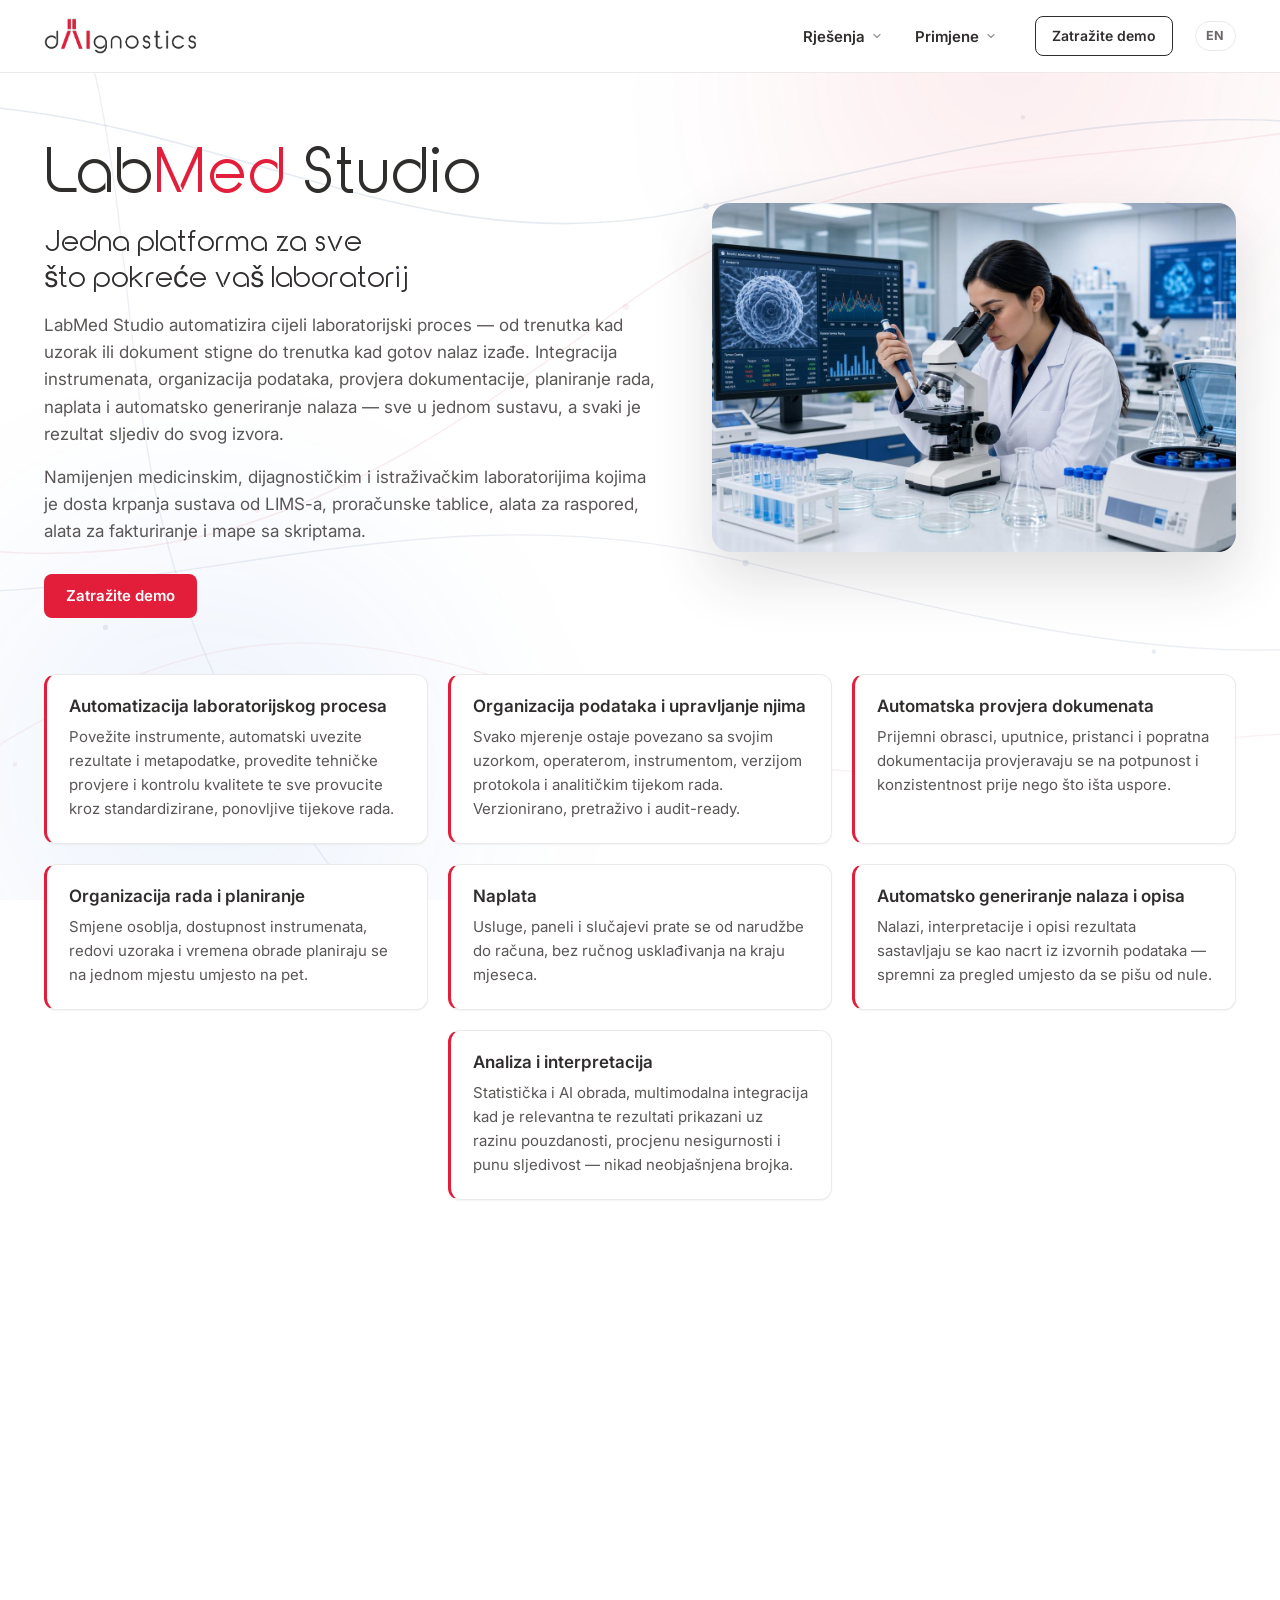
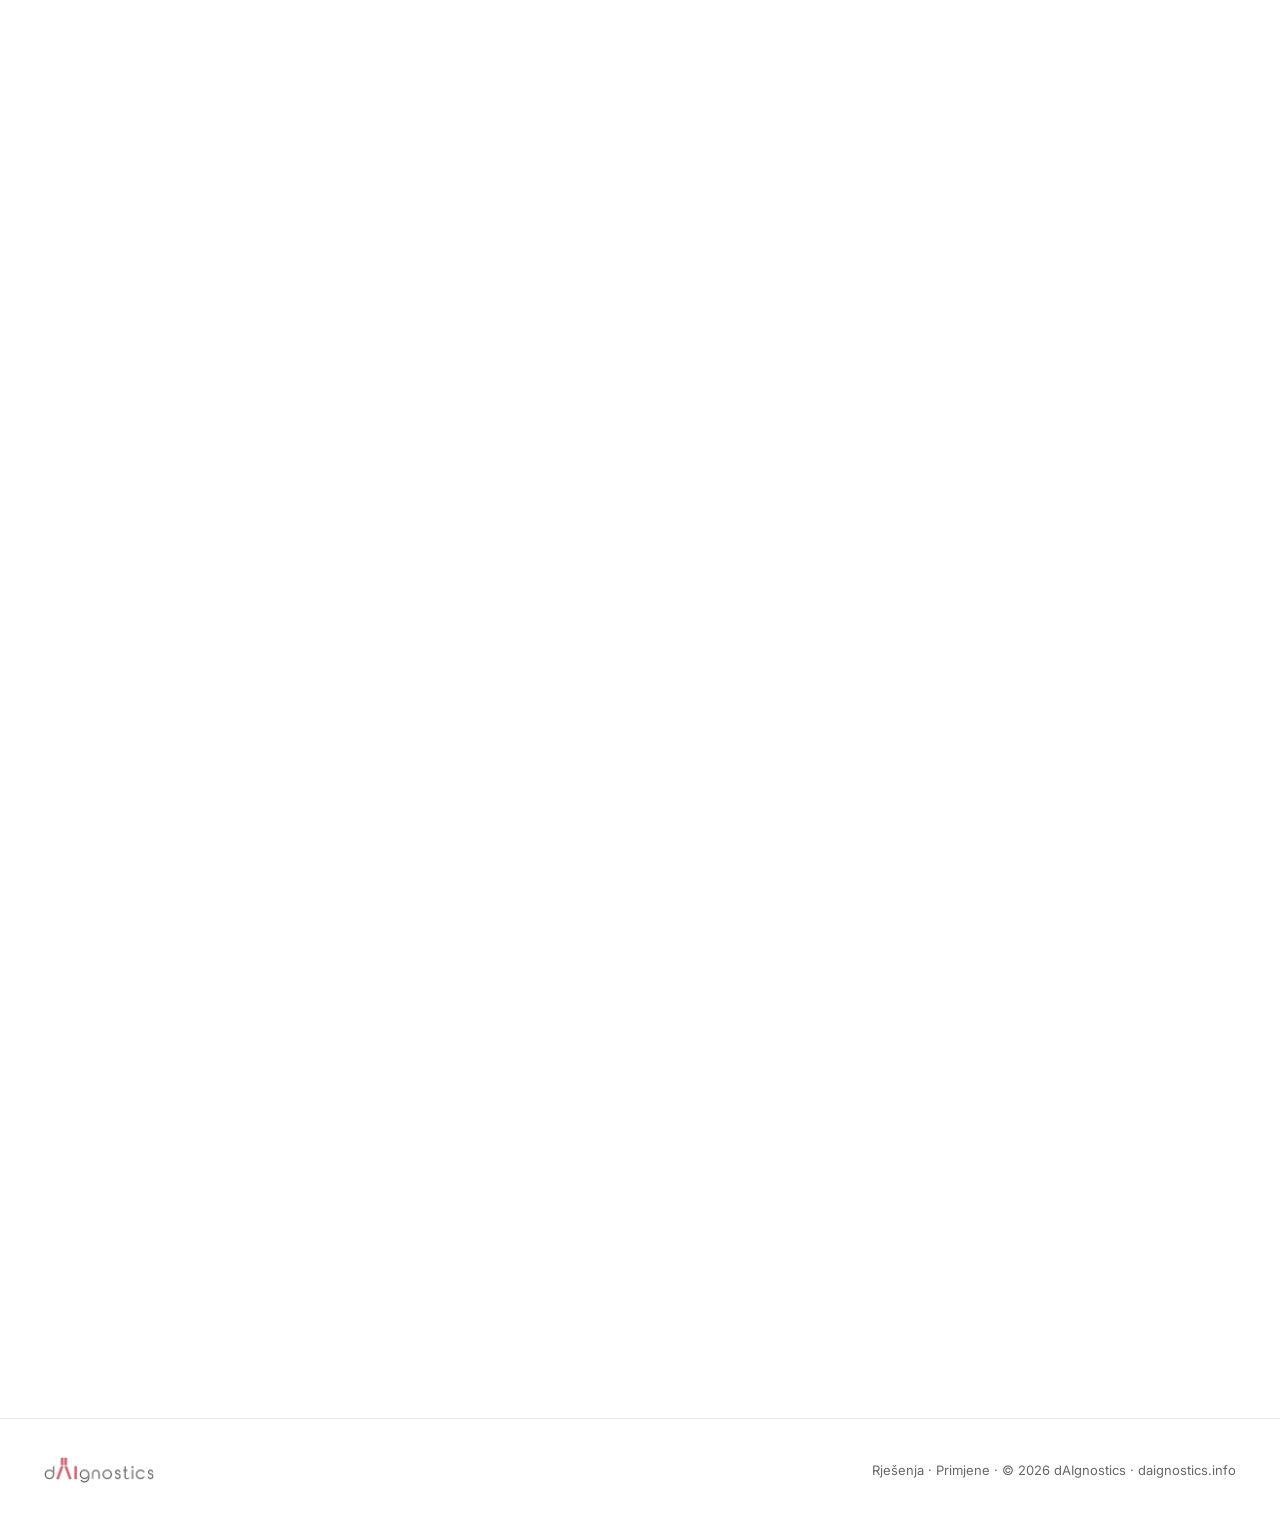
==== hr/index.html @ 6ccde83b "LabMed Studio landing: intro copy + hero photo above the Core Stack - index opens on the product int" ====
<!DOCTYPE html>
<html lang="hr">
<head>
  <meta charset="UTF-8">
  <meta name="viewport" content="width=device-width, initial-scale=1.0">
  <title>dAIgnostics — LabMed Studio</title>
  <meta name="description" content="LabMed Studio: jedna platforma za sve što pokreće vaš laboratorij — integracija instrumenata, organizacija podataka, provjera dokumentacije, planiranje rada, naplata i automatsko generiranje nalaza — a svaki je rezultat sljediv do svog izvora.">
  <link rel="icon" type="image/svg+xml" href="../assets/favicon.svg">
  <link rel="alternate" hreflang="en" href="../index.html">
  <link rel="alternate" hreflang="hr" href="index.html">
  <link rel="preconnect" href="https://fonts.googleapis.com">
  <link rel="preconnect" href="https://fonts.gstatic.com" crossorigin>
  <link href="https://fonts.googleapis.com/css2?family=Inter:wght@400;500;600;700&display=swap" rel="stylesheet">
  <link rel="stylesheet" href="../css/style.css">
</head>
<body>

<div class="bg" aria-hidden="true">
  <span class="bg-blob bg-blob--red"></span>
  <span class="bg-blob bg-blob--blue"></span>
  <svg class="bg-net bg-net--a" viewBox="0 0 1600 1000" preserveAspectRatio="xMidYMid slice" focusable="false" aria-hidden="true">
    <g stroke="#8FA3C4" fill="#8FA3C4">
      <path d="M -100 180 C 300 80, 520 340, 860 260 S 1420 120, 1750 240" fill="none" stroke-width="1.6" opacity=".22"/>
      <path d="M -80 620 C 260 700, 540 520, 900 610 S 1460 740, 1720 640" fill="none" stroke-width="1.4" opacity=".18"/>
      <path d="M 200 -60 C 340 260, 240 520, 430 820 S 620 980, 700 1100" fill="none" stroke-width="1.4" opacity=".17"/>
      <g opacity=".2">
        <circle cx="298" cy="105" r="2.4"/><circle cx="560" cy="322" r="1.8"/><circle cx="866" cy="258" r="2.6"/>
        <circle cx="1180" cy="170" r="1.7"/><circle cx="1452" cy="152" r="2.2"/><circle cx="270" cy="676" r="2.1"/>
        <circle cx="905" cy="612" r="2.5"/><circle cx="1310" cy="700" r="1.8"/><circle cx="330" cy="330" r="1.6"/>
        <circle cx="428" cy="818" r="2.3"/><circle cx="1560" cy="420" r="1.9"/><circle cx="80" cy="420" r="1.8"/>
      </g>
    </g>
  </svg>
  <svg class="bg-net bg-net--b" viewBox="0 0 1600 1000" preserveAspectRatio="xMidYMid slice" focusable="false" aria-hidden="true">
    <g stroke="#E5A9B4" fill="#E5A9B4">
      <path d="M 1700 120 C 1320 260, 1080 140, 780 360 S 320 660, -80 560" fill="none" stroke-width="1.6" opacity=".21"/>
      <path d="M 1750 820 C 1380 700, 1150 900, 820 780 S 380 640, 60 860" fill="none" stroke-width="1.4" opacity=".17"/>
      <g opacity=".18">
        <circle cx="1324" cy="256" r="2.4"/><circle cx="786" cy="358" r="2.7"/><circle cx="420" cy="560" r="1.9"/>
        <circle cx="1140" cy="866" r="2.1"/><circle cx="824" cy="782" r="2.4"/><circle cx="180" cy="812" r="1.7"/>
        <circle cx="1520" cy="500" r="1.8"/><circle cx="990" cy="120" r="1.7"/>
      </g>
    </g>
  </svg>
</div>

<header class="site-head">
  <div class="container head-row">
    <a class="brand" href="index.html" aria-label="dAIgnostics — početna">
      <img src="../assets/daignostics-logo.svg" alt="dAIgnostics" class="brand-logo" width="153" height="36">
    </a>
    <nav class="main-nav" aria-label="Glavna navigacija">
      <ul>
        <li class="has-dd">
          <a class="nav-link" href="rjesenja.html">Rješenja
            <svg class="nav-chev" viewBox="0 0 24 24" fill="none" stroke="currentColor" stroke-width="2.4" stroke-linecap="round" stroke-linejoin="round" focusable="false" aria-hidden="true"><path d="M6 9l6 6 6-6"/></svg>
          </a>
          <ul class="dd">
            <li><a href="rjesenja.html#health-studio">Health Studio — dijagnostička platforma</a></li>
            <li><a href="rjesenja.html#dai-edge">dAI Edge — suverenost podataka</a></li>
            <li><a href="rjesenja.html#ai-izvjestavanje">AI-asistirano izvještavanje</a></li>
            <li><a href="rjesenja.html#cezih">Nacionalna povezivost (CEZIH)</a></li>
            <li><a href="rjesenja.html#operacije">Optimizacija bolničkih resursa</a></li>
            <li><a class="dd-all" href="rjesenja.html">Sva rješenja →</a></li>
          </ul>
        </li>
        <li class="has-dd">
          <a class="nav-link" href="primjene.html">Primjene
            <svg class="nav-chev" viewBox="0 0 24 24" fill="none" stroke="currentColor" stroke-width="2.4" stroke-linecap="round" stroke-linejoin="round" focusable="false" aria-hidden="true"><path d="M6 9l6 6 6-6"/></svg>
          </a>
          <ul class="dd">
            <li><a href="primjene.html#radiologija">Nacrt radiološkog nalaza u sekundama</a></li>
            <li><a href="primjene.html#terapijska-lista">Digitalna terapijska lista</a></li>
            <li><a href="primjene.html#raspored">Automatski raspored liječnika</a></li>
            <li><a href="primjene.html#patologija">Modernizacija patološkog arhiva</a></li>
            <li><a href="primjene.html#biosignali">Od biosignala do nalaza</a></li>
            <li><a class="dd-all" href="primjene.html">Sve primjene →</a></li>
          </ul>
        </li>
      </ul>
    </nav>
    <a class="btn btn-ghost btn-small" href="#kontakt">Zatražite demo</a>
    <a class="lang-switch" href="../index.html" hreflang="en" lang="en" aria-label="English version">EN</a>
  </div>
</header>

<main>
  <section class="intro container" aria-labelledby="hero-title">
    <div class="intro-grid">
      <div class="intro-copy">
        <h1 id="hero-title" class="hero-title">Lab<span class="accent">Med</span> Studio</h1>
        <p class="intro-tagline" role="doc-subtitle">Jedna platforma za sve što pokreće vaš laboratorij</p>
        <p class="intro-lede">LabMed Studio automatizira cijeli laboratorijski proces — od trenutka kad uzorak ili dokument stigne do trenutka kad gotov nalaz izađe. Integracija instrumenata, organizacija podataka, provjera dokumentacije, planiranje rada, naplata i automatsko generiranje nalaza — sve u jednom sustavu, a svaki je rezultat sljediv do svog izvora.</p>
        <p class="intro-lede">Namijenjen medicinskim, dijagnostičkim i istraživačkim laboratorijima kojima je dosta krpanja sustava od LIMS-a, proračunske tablice, alata za raspored, alata za fakturiranje i mape sa skriptama.</p>
        <div class="intro-actions">
          <a class="btn btn-primary" href="#kontakt">Zatražite demo</a>
        </div>
      </div>
      <div class="intro-media">
        <img src="../assets/hero-labmed.jpg" alt="Osoba u bijeloj laboratorijskoj kuti pipetira uzorak uz mikroskop, a na zaslonu iza nje prikazane su analitičke nadzorne ploče" width="1248" height="832" fetchpriority="high" decoding="async">
      </div>
    </div>

    <div class="feature-grid">
      <article class="feature">
        <h2 class="feature-title">Automatizacija laboratorijskog procesa</h2>
        <p>Povežite instrumente, automatski uvezite rezultate i metapodatke, provedite tehničke provjere i kontrolu kvalitete te sve provucite kroz standardizirane, ponovljive tijekove rada.</p>
      </article>
      <article class="feature">
        <h2 class="feature-title">Organizacija podataka i upravljanje njima</h2>
        <p>Svako mjerenje ostaje povezano sa svojim uzorkom, operaterom, instrumentom, verzijom protokola i analitičkim tijekom rada. Verzionirano, pretraživo i audit-ready.</p>
      </article>
      <article class="feature">
        <h2 class="feature-title">Automatska provjera dokumenata</h2>
        <p>Prijemni obrasci, uputnice, pristanci i popratna dokumentacija provjeravaju se na potpunost i konzistentnost prije nego što išta uspore.</p>
      </article>
      <article class="feature">
        <h2 class="feature-title">Organizacija rada i planiranje</h2>
        <p>Smjene osoblja, dostupnost instrumenata, redovi uzoraka i vremena obrade planiraju se na jednom mjestu umjesto na pet.</p>
      </article>
      <article class="feature">
        <h2 class="feature-title">Naplata</h2>
        <p>Usluge, paneli i slučajevi prate se od narudžbe do računa, bez ručnog usklađivanja na kraju mjeseca.</p>
      </article>
      <article class="feature">
        <h2 class="feature-title">Automatsko generiranje nalaza i opisa</h2>
        <p>Nalazi, interpretacije i opisi rezultata sastavljaju se kao nacrt iz izvornih podataka — spremni za pregled umjesto da se pišu od nule.</p>
      </article>
      <article class="feature">
        <h2 class="feature-title">Analiza i interpretacija</h2>
        <p>Statistička i AI obrada, multimodalna integracija kad je relevantna te rezultati prikazani uz razinu pouzdanosti, procjenu nesigurnosti i punu sljedivost — nikad neobjašnjena brojka.</p>
      </article>
    </div>
  </section>

  <div class="pin-region">
  <section class="hero container">
    <p class="eyebrow">Arhitektura platforme</p>
    <h2 id="stack-title" class="hero-title stack-title">Core Stack</h2>
    <p class="hint">Zadržite pokazivač iznad sloja ili ga dodirnite za detalje.</p>
  </section>

  <section class="stack-viz container" id="stack" data-active="" data-pinned="false" aria-labelledby="stack-title">

    <div class="scene-wrap">
      <div class="ground-shadow" aria-hidden="true"></div>
      <div class="scene">

        <div class="slab-pos" style="--i:3" data-id="clarity">
          <span class="anchor" aria-hidden="true"></span>
          <div class="slab-lift">
            <div class="slab-idle">
              <button class="slab" type="button" id="slab-clarity">
                <span class="face face--top"><span class="detail d-frame" aria-hidden="true"></span><span class="detail d-screen" aria-hidden="true"></span><span class="detail d-slot d-slot-1" aria-hidden="true"></span><span class="detail d-slot d-slot-2" aria-hidden="true"></span><span class="slab-mark" aria-hidden="true"><svg viewBox="0 0 32 32" focusable="false" aria-hidden="true"><g fill="#E21E3A"><path d="M16 5.2 25 10l-9 4.8L7 10z" opacity=".95"/><path d="M16 12.4 25 17.2l-9 4.8-9-4.8z" opacity=".7"/><path d="M16 19.6 25 24.4l-9 4.8-9-4.8z" opacity=".45"/></g></svg></span><span class="slab-label">dAI Clarity<span class="visually-hidden"> — sloj 1 od 4, prikaži ključne značajke</span></span></span>
                <span class="face face--south" aria-hidden="true"></span>
                <span class="face face--east" aria-hidden="true"></span>
              </button>
            </div>
          </div>
        </div>

        <div class="slab-pos" style="--i:2" data-id="inference">
          <span class="anchor" aria-hidden="true"></span>
          <div class="slab-lift">
            <div class="slab-idle">
              <button class="slab" type="button" id="slab-inference">
                <span class="face face--top"><span class="detail d-chip" aria-hidden="true"></span><span class="detail d-trace d-trace-1" aria-hidden="true"></span><span class="detail d-trace d-trace-2" aria-hidden="true"></span><span class="detail d-port" aria-hidden="true"></span><span class="slab-label">dAI Inference Engine<span class="visually-hidden"> — sloj 2 od 4, prikaži ključne značajke</span></span></span>
                <span class="face face--south" aria-hidden="true"></span>
                <span class="face face--east" aria-hidden="true"></span>
              </button>
              <span class="module" aria-hidden="true">
                <span class="m-face m-top"><span class="m-label">Zamjenjivi<br>AI Model</span></span>
                <span class="m-face m-south"></span>
                <span class="m-face m-east"></span>
              </span>
            </div>
          </div>
        </div>

        <div class="slab-pos" style="--i:1" data-id="datahub">
          <span class="anchor" aria-hidden="true"></span>
          <div class="slab-lift">
            <div class="slab-idle">
              <button class="slab" type="button" id="slab-datahub">
                <span class="face face--top"><span class="detail d-panel" aria-hidden="true"></span><span class="detail d-vent d-vent-1" aria-hidden="true"></span><span class="detail d-vent d-vent-2" aria-hidden="true"></span><span class="detail d-vent d-vent-3" aria-hidden="true"></span><span class="detail d-pad d-pad-nw" aria-hidden="true"></span><span class="detail d-pad d-pad-ne" aria-hidden="true"></span><span class="detail d-pad d-pad-sw" aria-hidden="true"></span><span class="detail d-pad d-pad-se" aria-hidden="true"></span><span class="slab-label">dAI DataHub<span class="visually-hidden"> — sloj 3 od 4, prikaži ključne značajke</span></span></span>
                <span class="face face--south" aria-hidden="true"></span>
                <span class="face face--east" aria-hidden="true"></span>
              </button>
            </div>
          </div>
        </div>

        <div class="slab-pos" style="--i:0" data-id="edge">
          <span class="anchor" aria-hidden="true"></span>
          <div class="slab-lift">
            <div class="slab-idle">
              <button class="slab" type="button" id="slab-edge">
                <span class="face face--top"><span class="detail d-pad d-pad-nw" aria-hidden="true"></span><span class="detail d-pad d-pad-ne" aria-hidden="true"></span><span class="detail d-pad d-pad-sw" aria-hidden="true"></span><span class="detail d-pad d-pad-se" aria-hidden="true"></span><span class="detail d-vent-wide" aria-hidden="true"></span><span class="detail d-led" aria-hidden="true"></span><span class="slab-label">dAI Edge<span class="visually-hidden"> — sloj 4 od 4, prikaži ključne značajke</span></span></span>
                <span class="face face--south" aria-hidden="true"></span>
                <span class="face face--east" aria-hidden="true"></span>
                <span class="post post-nw" aria-hidden="true"><i class="post-s"></i><i class="post-e"></i><i class="post-cap"></i></span>
                <span class="post post-ne" aria-hidden="true"><i class="post-s"></i><i class="post-e"></i><i class="post-cap"></i></span>
                <span class="post post-sw" aria-hidden="true"><i class="post-s"></i><i class="post-e"></i><i class="post-cap"></i></span>
              </button>
            </div>
          </div>
        </div>

      </div>
    </div>

    <div class="cards">

      <article class="card" style="--ci:0" data-id="clarity">
        <h3 class="card-head">
          <button class="card-toggle" type="button" id="trig-clarity">
            <span class="card-swatch" aria-hidden="true"></span>
            <span class="card-icon" aria-hidden="true">
              <svg viewBox="0 0 24 24" fill="none" stroke="currentColor" stroke-width="1.8" stroke-linecap="round" stroke-linejoin="round" focusable="false" aria-hidden="true">
                <path d="M14 3H7a2 2 0 0 0-2 2v14a2 2 0 0 0 2 2h10a2 2 0 0 0 2-2V8z"/>
                <path d="M14 3v5h5"/>
                <path d="M9 14.5l2 2 4-4.5"/>
              </svg>
            </span>
            <span class="card-title">dAI Clarity</span>
            <span class="chev" aria-hidden="true">
              <svg viewBox="0 0 24 24" fill="none" stroke="currentColor" stroke-width="2" stroke-linecap="round" stroke-linejoin="round" focusable="false" aria-hidden="true"><path d="M6 9l6 6 6-6"/></svg>
            </span>
          </button>
        </h3>
        <p class="card-desc">Sloj za objašnjivo izvještavanje prema kliničarima (audit-ready output).</p>
        <div class="panel-clip">
          <div class="panel" role="region" id="panel-clarity" aria-labelledby="trig-clarity">
            <ul class="features">
              <li>Audit-ready nalazi s potpunim tragom odlučivanja</li>
              <li>Objašnjivost po nalazu: ključni čimbenici, SHAP i saliency mape</li>
              <li>Pragovi pouzdanosti i automatsko označavanje graničnih nalaza</li>
              <li>Izvoz u HL7 FHIR i PDF uz digitalni potpis</li>
            </ul>
          </div>
        </div>
      </article>

      <article class="card" style="--ci:1" data-id="inference">
        <h3 class="card-head">
          <button class="card-toggle" type="button" id="trig-inference">
            <span class="card-swatch" aria-hidden="true"></span>
            <span class="card-icon" aria-hidden="true">
              <svg viewBox="0 0 24 24" fill="none" stroke="currentColor" stroke-width="1.8" stroke-linecap="round" stroke-linejoin="round" focusable="false" aria-hidden="true">
                <circle cx="5" cy="6" r="2.2"/><circle cx="19" cy="6" r="2.2"/><circle cx="12" cy="18" r="2.2"/>
                <path d="M6.5 7.6L10.5 16M17.5 7.6L13.5 16M7.2 6h9.6"/>
              </svg>
            </span>
            <span class="card-title">dAI Inference Engine</span>
            <span class="chev" aria-hidden="true">
              <svg viewBox="0 0 24 24" fill="none" stroke="currentColor" stroke-width="2" stroke-linecap="round" stroke-linejoin="round" focusable="false" aria-hidden="true"><path d="M6 9l6 6 6-6"/></svg>
            </span>
          </button>
        </h3>
        <p class="card-desc">Izvođenje verzioniranih analitičkih tijekova rada s Model-Agnostic učitačem.</p>
        <div class="panel-clip">
          <div class="panel" role="region" id="panel-inference" aria-labelledby="trig-inference">
            <ul class="features">
              <li>Verzionirani, ponovljivi analitički tijekovi rada</li>
              <li>Model-Agnostic učitač: ONNX, PyTorch, TensorFlow, scikit-learn</li>
              <li>Reproducibilnost: rezultat vezan uz točnu verziju modela i podataka</li>
              <li>Horizontalno skaliranje i redovi čekanja za serijske analize</li>
            </ul>
          </div>
        </div>
      </article>

      <article class="card" style="--ci:2" data-id="datahub">
        <h3 class="card-head">
          <button class="card-toggle" type="button" id="trig-datahub">
            <span class="card-swatch" aria-hidden="true"></span>
            <span class="card-icon" aria-hidden="true">
              <svg viewBox="0 0 24 24" fill="none" stroke="currentColor" stroke-width="1.8" stroke-linecap="round" stroke-linejoin="round" focusable="false" aria-hidden="true">
                <ellipse cx="12" cy="5.5" rx="7" ry="2.8"/>
                <path d="M5 5.5v13c0 1.55 3.13 2.8 7 2.8s7-1.25 7-2.8v-13"/>
                <path d="M5 12c0 1.55 3.13 2.8 7 2.8s7-1.25 7-2.8"/>
              </svg>
            </span>
            <span class="card-title">dAI DataHub</span>
            <span class="chev" aria-hidden="true">
              <svg viewBox="0 0 24 24" fill="none" stroke="currentColor" stroke-width="2" stroke-linecap="round" stroke-linejoin="round" focusable="false" aria-hidden="true"><path d="M6 9l6 6 6-6"/></svg>
            </span>
          </button>
        </h3>
        <p class="card-desc">Upravljana baza podataka s punom sljedivošću (provenance).</p>
        <div class="panel-clip">
          <div class="panel" role="region" id="panel-datahub" aria-labelledby="trig-datahub">
            <ul class="features">
              <li>Puna sljedivost (provenance) svakog zapisa i transformacije</li>
              <li>Kontrola pristupa po ulogama (RBAC) i cjelovit revizijski dnevnik</li>
              <li>Verzioniranje skupova podataka s nepromjenjivom poviješću</li>
              <li>Standardizirani rječnici i formati: LOINC, SNOMED CT, DICOM, OMOP</li>
            </ul>
          </div>
        </div>
      </article>

      <article class="card" style="--ci:3" data-id="edge">
        <h3 class="card-head">
          <button class="card-toggle" type="button" id="trig-edge">
            <span class="card-swatch" aria-hidden="true"></span>
            <span class="card-icon" aria-hidden="true">
              <svg viewBox="0 0 24 24" fill="none" stroke="currentColor" stroke-width="1.8" stroke-linecap="round" stroke-linejoin="round" focusable="false" aria-hidden="true">
                <path d="M12 3l7 3v5c0 4.6-3 8.4-7 10-4-1.6-7-5.4-7-10V6z"/>
                <path d="M9 11.8l2 2 4-4.3"/>
              </svg>
            </span>
            <span class="card-title">dAI Edge</span>
            <span class="chev" aria-hidden="true">
              <svg viewBox="0 0 24 24" fill="none" stroke="currentColor" stroke-width="2" stroke-linecap="round" stroke-linejoin="round" focusable="false" aria-hidden="true"><path d="M6 9l6 6 6-6"/></svg>
            </span>
          </button>
        </h3>
        <p class="card-desc">Sigurna ingestija i lokalna harmonizacija (sovereignty layer) na lokaciji bolnice.</p>
        <div class="panel-clip">
          <div class="panel" role="region" id="panel-edge" aria-labelledby="trig-edge">
            <ul class="features">
              <li>Sigurna ingestija na lokaciji bolnice (on-premise)</li>
              <li>Lokalna harmonizacija i pseudonimizacija prije svake obrade</li>
              <li>Suverenitet podataka: podaci ne napuštaju ustanovu bez odobrenja</li>
              <li>Šifriranje u mirovanju i prijenosu (AES-256, TLS 1.3) uz LIS/BIS integraciju</li>
            </ul>
          </div>
        </div>
      </article>

    </div>

    <svg class="leaders" aria-hidden="true" focusable="false"></svg>
  </section>
  </div><!-- /.pin-region -->

  <div class="curtain">
  <section class="badges" aria-label="Standardi i usklađenost">
    <div class="container badge-row">
      <span class="chip">Verzionirani, ponovljivi tijekovi rada</span>
      <span class="chip">HL7 FHIR / DICOM</span>
      <span class="chip">Spremno za GDPR i EU AI Act</span>
      <span class="chip">On-premise sovereignty</span>
    </div>
  </section>

  <section class="cta container" id="kontakt">
    <h2 class="cta-title">Spremni za suverenu dijagnostiku?</h2>
    <p class="cta-sub">Provjerite kako se LabMed Studio uklapa u vaš laboratorij —
      od prvog uzorka do audit-ready nalaza.</p>
    <div class="cta-row">
      <a class="btn btn-primary" href="mailto:info@daignostics.info">Zatražite demo</a>
      <a class="btn btn-ghost" href="https://daignostics.info" target="_blank" rel="noopener">Saznajte više na daignostics.info</a>
    </div>
  </section>
  </div><!-- /.curtain -->
</main>

<footer class="site-foot">
  <div class="container foot-row">
    <img src="../assets/daignostics-logo.svg" alt="" class="foot-logo" width="110" height="26">
    <p><a href="rjesenja.html">Rješenja</a> · <a href="primjene.html">Primjene</a> · © 2026 dAIgnostics · <a href="https://daignostics.info">daignostics.info</a></p>
  </div>
</footer>

<script src="../js/main.js"></script>
</body>
</html>
---- css/style.css ----
/* ==========================================================================
   dAIgnostics — The Core Stack
   Brand: daignostics.info — red #E21E3A / #BB1930, ink #302D2D, Inter + Adarsh Sans
   ========================================================================== */

@font-face {
  font-family: 'Adarsh Sans';
  src: url('../assets/fonts/AdarshSans-Regular.ttf') format('truetype');
  font-weight: 400;
  font-style: normal;
  font-display: swap;
}

:root {
  --red: #E21E3A;
  --red-dark: #BB1930;
  --red-tint: #FCE9EC;
  --ink: #302D2D;
  --ink-soft: #5A5656;
  --ink-mute: #6B6767;
  --ink-faint: #9A9494;
  --line: #ECEAE9;
  --bg-soft: #FAFAF9;

  --font-ui: 'Inter', system-ui, -apple-system, 'Segoe UI', sans-serif;
  --font-display: 'Adarsh Sans', 'Inter', system-ui, sans-serif;

  /* Isometric geometry — breakpoints only retune these */
  --slab: clamp(220px, min(44vw, 34vh), 320px);
  --thick: calc(var(--slab) * 0.09);
  --gap: calc(var(--slab) * 0.28);
  --lift: 20px;
  --entrance-z: calc(var(--slab) * 0.8);

  --ease-out: cubic-bezier(.22, 1, .36, 1);
  --ease-spring: cubic-bezier(.34, 1.45, .64, 1);
}

*, *::before, *::after { box-sizing: border-box; }

html {
  scroll-behavior: smooth;
  -webkit-text-size-adjust: 100%;
  background: #FFFFFF;
  overflow-x: clip; /* transformed 3D extras (module) must never create page-level h-scroll */
}

body {
  margin: 0;
  background: transparent; /* the fixed .bg layer shows through */
  color: var(--ink);
  font: 400 16px/1.55 var(--font-ui);
  /* no overflow on body: html{overflow-x:clip} handles clipping, and a body
     scroll container would break position:sticky for the curtain effect */
}

/* --------------------------------------------------------------------------
   Ambient background — faint neural strands + drifting colour washes,
   echoing the daignostics.info hero. Lives OUTSIDE the 3D scene tree,
   so blur/opacity here can never flatten the stack.
   -------------------------------------------------------------------------- */

.bg {
  position: fixed;
  inset: 0;
  z-index: -1;
  overflow: hidden;
  pointer-events: none;
}

.bg-blob {
  position: absolute;
  width: 55vmax;
  height: 55vmax;
  border-radius: 50%;
  filter: blur(70px);
  will-change: transform;
}

.bg-blob--red {
  top: -18vmax;
  right: -12vmax;
  background: radial-gradient(circle at 40% 40%, rgba(226, 30, 58, .09), transparent 65%);
  animation: blobDrift 24s ease-in-out infinite alternate;
}

.bg-blob--blue {
  bottom: -20vmax;
  left: -14vmax;
  background: radial-gradient(circle at 55% 45%, rgba(36, 103, 224, .09), transparent 65%);
  animation: blobDrift 32s ease-in-out infinite alternate-reverse;
}

@keyframes blobDrift {
  from { transform: translate3d(0, 0, 0) scale(1); }
  to   { transform: translate3d(-9vmax, 6vmax, 0) scale(1.18); }
}

.bg-net {
  position: absolute;
  inset: -6%;
  width: 112%;
  height: 112%;
  will-change: transform;
}

/* the SVG roots animate (compositor-friendly), never their inner <g> */
.bg-net--a { animation: netDrift 30s ease-in-out infinite alternate; }
.bg-net--b { animation: netDrift 42s ease-in-out infinite alternate-reverse; }

@keyframes netDrift {
  from { transform: translate3d(0, 0, 0); }
  to   { transform: translate3d(-70px, 42px, 0); }
}

body.page-hidden .bg-blob,
body.page-hidden .bg-net,
body.page-hidden .bg-net path,
body.page-hidden .bg-net g > g {
  animation-play-state: paused;
}

/* The strands themselves undulate: CSS animates the path's `d` between
   structurally identical beziers (Chromium/Firefox; Safari falls back to the
   whole-layer drift). Dots twinkle via group opacity. */

.bg-net--a path:nth-of-type(1) { animation: waveA1 8s ease-in-out infinite alternate; }
.bg-net--a path:nth-of-type(2) { animation: waveA2 10s ease-in-out infinite alternate; animation-delay: -3s; }
.bg-net--a path:nth-of-type(3) { animation: waveA3 9s ease-in-out infinite alternate; animation-delay: -6s; }
.bg-net--b path:nth-of-type(1) { animation: waveB1 8.5s ease-in-out infinite alternate; animation-delay: -2s; }
.bg-net--b path:nth-of-type(2) { animation: waveB2 11s ease-in-out infinite alternate; animation-delay: -5s; }

@keyframes waveA1 {
  from { d: path("M -100 180 C 300 80, 520 340, 860 260 S 1420 120, 1750 240"); }
  to   { d: path("M -100 255 C 300 185, 520 250, 860 335 S 1420 215, 1750 165"); }
}
@keyframes waveA2 {
  from { d: path("M -80 620 C 260 700, 540 520, 900 610 S 1460 740, 1720 640"); }
  to   { d: path("M -80 550 C 260 615, 540 605, 900 525 S 1460 655, 1720 715"); }
}
@keyframes waveA3 {
  from { d: path("M 200 -60 C 340 260, 240 520, 430 820 S 620 980, 700 1100"); }
  to   { d: path("M 280 -60 C 275 305, 335 475, 505 775 S 665 935, 655 1100"); }
}
@keyframes waveB1 {
  from { d: path("M 1700 120 C 1320 260, 1080 140, 780 360 S 320 660, -80 560"); }
  to   { d: path("M 1700 190 C 1320 170, 1080 230, 780 290 S 320 575, -80 640"); }
}
@keyframes waveB2 {
  from { d: path("M 1750 820 C 1380 700, 1150 900, 820 780 S 380 640, 60 860"); }
  to   { d: path("M 1750 745 C 1380 775, 1150 815, 820 855 S 380 715, 60 785"); }
}

.bg-net g > g { animation: dotsTwinkle 4.5s ease-in-out infinite alternate; }
.bg-net--b g > g { animation-duration: 6s; animation-delay: -2.5s; }

@keyframes dotsTwinkle {
  from { opacity: .10; }
  to   { opacity: .38; }
}

img { max-width: 100%; height: auto; }

.container {
  max-width: 1240px;
  margin-inline: auto;
  padding-inline: 24px;
}

.visually-hidden {
  position: absolute;
  width: 1px; height: 1px;
  margin: -1px; padding: 0;
  overflow: hidden;
  clip: rect(0 0 0 0);
  white-space: nowrap;
  border: 0;
}

:focus-visible {
  outline: 2px solid var(--red);
  outline-offset: 3px;
  border-radius: 4px;
}

/* --------------------------------------------------------------------------
   Buttons
   -------------------------------------------------------------------------- */

.btn {
  display: inline-flex;
  align-items: center;
  justify-content: center;
  gap: 8px;
  padding: 12px 22px;
  border-radius: 8px;
  font: 600 15px/1 var(--font-ui);
  text-decoration: none;
  transition: background-color .2s, color .2s, border-color .2s, box-shadow .2s;
  min-height: 44px;
  white-space: nowrap;
}

.btn-small { padding: 9px 16px; font-size: 14px; min-height: 40px; }

.btn-primary {
  background: var(--red);
  color: #fff;
}
.btn-primary:hover { background: var(--red-dark); }

.btn-ghost {
  border: 1px solid var(--ink);
  color: var(--ink);
  background: transparent;
}
.btn-ghost:hover { background: var(--ink); color: #fff; }

/* --------------------------------------------------------------------------
   Header
   -------------------------------------------------------------------------- */

.site-head {
  position: sticky;
  top: 0;
  z-index: 50;
  border-bottom: 1px solid var(--line);
  background: #fff;
}

.head-row {
  display: flex;
  align-items: center;
  justify-content: space-between;
  gap: 12px;
  height: 72px;
}

@media (max-width: 399.98px) {
  .brand-logo { height: 28px; }
  .head-row .btn-small { padding: 8px 12px; font-size: 13px; }
}

.brand { display: inline-flex; align-items: center; }
.brand-logo { height: 36px; width: auto; display: block; }

/* --------------------------------------------------------------------------
   Main navigation (dropdowns on hover/focus-within; plain links < 720px)
   -------------------------------------------------------------------------- */

.main-nav {
  flex: 1 1 auto;
  margin-right: 12px;
}

.main-nav > ul {
  display: flex;
  justify-content: flex-end; /* links sit beside the demo button, not centered */
  gap: 4px;
  list-style: none;
  margin: 0;
  padding: 0;
}

.main-nav > ul > li { position: relative; }

.nav-link {
  display: inline-flex;
  align-items: center;
  gap: 6px;
  padding: 10px 14px;
  border-radius: 8px;
  font: 600 15px/1 var(--font-ui);
  color: var(--ink);
  text-decoration: none;
  transition: background-color .15s, color .15s;
}

.nav-link:hover { background: var(--bg-soft); color: var(--red); }
.nav-link[aria-current="page"] { color: var(--red); }

.nav-link .nav-chev {
  width: 12px;
  height: 12px;
  color: var(--ink-faint);
  transition: transform .18s;
}

.has-dd:hover .nav-chev,
.has-dd:focus-within .nav-chev { transform: rotate(180deg); }

.dd {
  position: absolute;
  top: calc(100% + 6px);
  left: auto;
  right: 0; /* right-anchored: the nav now lives at the right edge */
  min-width: 320px;
  margin: 0;
  padding: 8px;
  list-style: none;
  background: #fff;
  border: 1px solid var(--line);
  border-radius: 12px;
  box-shadow: 0 16px 40px rgba(48, 45, 45, .13);
  opacity: 0;
  visibility: hidden;
  transform: translateY(6px);
  transition: opacity .18s, transform .18s, visibility 0s .18s;
  z-index: 30;
}

.has-dd:hover .dd,
.has-dd:focus-within .dd {
  opacity: 1;
  visibility: visible;
  transform: none;
  transition: opacity .18s, transform .18s, visibility 0s;
}

.dd a {
  display: block;
  padding: 10px 12px;
  border-radius: 8px;
  font: 500 14px/1.4 var(--font-ui);
  color: var(--ink-soft);
  text-decoration: none;
}

.dd a:hover { background: var(--bg-soft); color: var(--ink); }
.dd .dd-all { border-top: 1px dashed var(--line); margin-top: 6px; padding-top: 10px; color: var(--red-dark); font-weight: 600; }

@media (max-width: 719.98px) {
  .dd { display: none; }
  .nav-link { padding: 10px 10px; font-size: 14px; }
  .nav-link .nav-chev { display: none; }
  .head-row > .btn { display: none; } /* nav wins the narrow header; CTA stays in page */
}

/* Language switch pill */
.lang-switch {
  display: inline-flex;
  align-items: center;
  justify-content: center;
  min-width: 40px;
  padding: 8px 10px;
  margin-left: 10px;
  border: 1px solid var(--line);
  border-radius: 999px;
  font: 700 12.5px/1 var(--font-ui);
  letter-spacing: .06em;
  color: var(--ink-mute);
  text-decoration: none;
  transition: color .15s, border-color .15s, background-color .15s;
}
.lang-switch:hover { color: var(--red); border-color: var(--red); background: var(--red-tint); }

@media (max-width: 719.98px) {
  .lang-switch { margin-left: 4px; }
}

/* --------------------------------------------------------------------------
   Curtain scroll (homepage, desktop): once the intro has scrolled past, the
   stack heading + stack pin in place and the sections below rise up over
   them. --pin-top is set from JS so a region taller than the space under the
   header gets a negative offset and scrolls through first, then pins.
   -------------------------------------------------------------------------- */

@media (min-width: 1024px) and (prefers-reduced-motion: no-preference) {
  .pin-region {
    position: sticky;
    top: var(--pin-top, 72px); /* just below the sticky header */
    z-index: 0;
  }
  /* tighten the vertical rhythm so heading + stack fit under the header on a
     typical desktop viewport (incl. 1280x720), so the region pins whole */
  .pin-region .hero { padding-block: 16px 0; }
  .pin-region .hint { margin-top: 12px; }
  .pin-region .stack-viz { padding-block: 8px 24px; }
  .curtain {
    position: relative;
    z-index: 2;
    /* dwell: the pinned stack stays fully uncovered for a stretch of scroll
       before the curtain starts to rise over it, so it can be explored */
    margin-top: 30vh;
    background: #fff;
    border-radius: 28px 28px 0 0;
    overflow: hidden; /* safe: no 3D scene inside the curtain */
    box-shadow: 0 -22px 48px rgba(48, 45, 45, .10);
    /* at least a full viewport tall: the curtain fully covers the pinned
       region before its sticky travel runs out at the end of the document */
    min-height: calc(100vh - 72px);
    display: flex;
    flex-direction: column;
    justify-content: center;
  }
  .curtain .badges { border-top: 0; }
  .site-foot {
    position: relative;
    z-index: 2;
    background: #fff;
  }
}

/* --------------------------------------------------------------------------
   Subpages: Rješenja / Primjene
   -------------------------------------------------------------------------- */

.subhero { padding-block: 64px 20px; }

.page-sections {
  max-width: 880px;
  margin-inline: auto;
  padding-bottom: 24px;
}

.sol {
  border-top: 1px solid var(--line);
  padding: 46px 0 40px;
  scroll-margin-top: 24px;
}
.sol:first-of-type { border-top: 0; padding-top: 28px; }

.sol-kicker {
  font: 600 12px/1 var(--font-ui);
  letter-spacing: .14em;
  text-transform: uppercase;
  color: var(--red-dark);
  margin: 0 0 10px;
}

.sol-title {
  margin: 0 0 14px;
  font-family: var(--font-display);
  font-weight: 400;
  font-size: clamp(24px, 3vw, 32px);
  line-height: 1.15;
  color: var(--ink);
}

.layer-badges {
  display: flex;
  flex-wrap: wrap;
  gap: 8px;
  margin: 0 0 18px;
  padding: 0;
  list-style: none;
}

.lb {
  display: inline-flex;
  align-items: center;
  gap: 7px;
  padding: 5px 12px;
  border-radius: 999px;
  border: 1px solid var(--line);
  background: #fff;
  font: 600 11.5px/1 var(--font-ui);
  letter-spacing: .05em;
  text-transform: uppercase;
  color: var(--ink-mute);
}

.lb i {
  width: 9px;
  height: 9px;
  border-radius: 2px;
  transform: rotate(45deg);
}
.lb-clarity i { background: #FFFFFF; border: 1px solid #C9C4C1; }
.lb-inference i { background: #2467E0; }
.lb-datahub i { background: #4A4747; }
.lb-edge i { background: #16233F; }

.sol-desc {
  margin: 0 0 16px;
  font-size: 16.5px;
  line-height: 1.6;
  color: var(--ink-soft);
}

.sol p strong { color: var(--ink); }

.points {
  list-style: none;
  margin: 18px 0 0;
  padding: 0;
}

.points li {
  position: relative;
  padding: 6px 0 6px 22px;
  font-size: 15px;
  line-height: 1.55;
  color: var(--ink-soft);
}

.points li::before {
  content: "";
  position: absolute;
  left: 4px;
  top: .85em;
  width: 6px;
  height: 6px;
  border-radius: 50%;
  background: var(--red);
}

.sol-note {
  margin: 18px 0 0;
  font-size: 13px;
  color: var(--ink-mute);
}

.status-chip {
  display: inline-block;
  padding: 3px 10px;
  border-radius: 999px;
  border: 1px solid var(--line);
  background: var(--bg-soft);
  font: 600 11.5px/1.6 var(--font-ui);
  letter-spacing: .04em;
  text-transform: uppercase;
  color: var(--ink-mute);
  margin-right: 8px;
  vertical-align: 1px;
}

.uc-block { margin: 0 0 14px; }
.uc-block .uc-label {
  font: 600 12px/1 var(--font-ui);
  letter-spacing: .12em;
  text-transform: uppercase;
  color: var(--red-dark);
  display: block;
  margin-bottom: 6px;
}
.uc-block p { margin: 0; color: var(--ink-soft); line-height: 1.6; }

/* --------------------------------------------------------------------------
   Hero
   -------------------------------------------------------------------------- */

.hero {
  text-align: center;
  padding-block: 88px 8px;
}

.eyebrow {
  margin: 0 0 14px;
  font: 600 12px/1 var(--font-ui);
  letter-spacing: .14em;
  text-transform: uppercase;
  color: var(--red-dark);
}

.hero-title {
  margin: 0;
  font-family: var(--font-display);
  font-weight: 400;
  font-size: clamp(38px, 5.5vw, 64px);
  line-height: 1.08;
  color: var(--ink);
}

.hero-title .accent { color: var(--red); }

.lede {
  max-width: 640px;
  margin: 18px auto 0;
  font-size: 17px;
  color: var(--ink-soft);
}

.hint {
  margin: 22px auto 0;
  font-size: 13px;
  color: var(--ink-mute);
}

/* Hero entrance (pure CSS, plays on load) */
.eyebrow, .hero-title, .lede, .hint,
.intro-tagline, .intro-lede, .intro-actions, .intro-media {
  /* backwards, not both: the end state equals the natural style, and a
     filled-forward transform would keep .intro-media a stacking context
     that paints the photo's shadow over the feature cards below */
  animation: heroIn .5s var(--ease-out) backwards;
}
.hero-title { animation-delay: .08s; }
.lede, .intro-tagline { animation-delay: .16s; }
.hint, .intro-lede { animation-delay: .24s; }
.intro-actions { animation-delay: .32s; }
.intro-media { animation-delay: .2s; }

@keyframes heroIn {
  from { opacity: 0; transform: translateY(14px); }
  to   { opacity: 1; transform: none; } /* none, not translateY(0): a retained transform
                                            would leave a stacking context that paints
                                            the hero photo's shadow over the cards below */
}

/* --------------------------------------------------------------------------
   Intro — headline and copy beside the hero photo, then the feature grid.
   Lives ABOVE the pin-region: the page opens on text + image and the
   interactive stack follows on scroll.
   -------------------------------------------------------------------------- */

.intro { padding-block: 64px 24px; }

.intro-grid {
  display: grid;
  gap: 32px;
  align-items: center;
}

@media (min-width: 900px) {
  .intro-grid {
    grid-template-columns: minmax(0, 7fr) minmax(0, 6fr);
    gap: 56px;
  }
}

.intro-copy { min-width: 0; }

.intro-tagline {
  margin: 18px 0 0;
  font-family: var(--font-display);
  font-weight: 400;
  font-size: clamp(22px, 2.6vw, 30px);
  line-height: 1.2;
  color: var(--ink);
  text-wrap: balance;
}

.intro-lede {
  margin: 16px 0 0;
  max-width: 62ch;
  font-size: 17px;
  line-height: 1.6;
  color: var(--ink-soft);
}

.intro-actions {
  display: flex;
  flex-wrap: wrap;
  gap: 12px;
  margin-top: 28px;
}

.intro-media {
  margin: 0;
  min-width: 0;
}

.intro-media img {
  display: block;
  width: 100%;
  height: auto;
  border-radius: 18px;
  box-shadow: 0 24px 60px rgba(48, 45, 45, .16);
}

.feature-grid {
  display: grid;
  gap: 16px;
  margin-top: 56px;
}

@media (min-width: 720px) {
  .feature-grid { grid-template-columns: repeat(2, minmax(0, 1fr)); }
}

@media (min-width: 1024px) {
  .feature-grid { grid-template-columns: repeat(3, minmax(0, 1fr)); gap: 20px; }
  /* a lone card in the last row sits in the middle column instead of hugging the left */
  .feature:last-child:nth-child(3n + 1) { grid-column: 2; }
}

.feature {
  background: #fff;
  border: 1px solid var(--line);
  border-left: 3px solid var(--red);
  border-radius: 12px;
  padding: 20px 22px 22px;
  box-shadow: 0 1px 2px rgba(48, 45, 45, .06);
}

.feature-title {
  margin: 0 0 8px;
  font: 600 17px/1.3 var(--font-ui);
  color: var(--ink);
}

.feature p {
  margin: 0;
  font-size: 15px;
  line-height: 1.6;
  color: var(--ink-soft);
}

/* Heading above the interactive stack — an h2 now, the h1 lives in .intro */
.stack-title { font-size: clamp(28px, 3.6vw, 42px); }

/* --------------------------------------------------------------------------
   Stack section layout
   -------------------------------------------------------------------------- */

.stack-viz {
  position: relative;
  display: grid;
  gap: 36px;
  padding-block: 24px 64px;
}

.cards {
  display: grid;
  gap: 12px;
  align-content: start;
}

@media (min-width: 720px) and (max-width: 1023.98px) {
  .cards { grid-template-columns: 1fr 1fr; gap: 16px; }
}

@media (min-width: 1024px) {
  .stack-viz {
    grid-template-columns: minmax(460px, 55%) minmax(360px, 45%);
    gap: 48px;
    /* start, not center: an opening panel must grow downward without
       re-centering the scene under a stationary pointer */
    align-items: start;
  }
  .cards { gap: 16px; padding-top: 8px; }
}

@media (min-width: 1440px) {
  .stack-viz { gap: 72px; }
}

/* --------------------------------------------------------------------------
   Isometric scene
   ==========================================================================
   FLATTENING RULES — do not break these or the 3D stack collapses flat:
   never set opacity<1, filter, backdrop-filter, clip-path, mask, contain,
   mix-blend-mode, or non-visible overflow on .scene, .slab-pos, .slab-lift,
   .slab-idle, .slab, or ANY ancestor of .scene. Fades belong on .face leaves
   and on 2D elements only.
   ========================================================================== */

.scene-wrap {
  position: relative;
  width: min(100%, calc(var(--slab) * 1.5));
  aspect-ratio: 150 / 178;
  margin-inline: auto;
}

.ground-shadow {
  position: absolute;
  left: 50%;
  bottom: 1%;
  width: 82%;
  height: calc(var(--slab) * 0.28);
  transform: translateX(-50%);
  border-radius: 50%;
  background: radial-gradient(50% 50% at 50% 50%, rgba(48, 45, 45, .17), transparent 70%);
  filter: blur(12px);
  pointer-events: none;
}

.scene {
  position: absolute;
  left: 50%;
  top: 66%;
  width: var(--slab);
  height: var(--slab);
  margin: calc(var(--slab) / -2) 0 0 calc(var(--slab) / -2);
  transform: rotateX(55deg) rotateZ(45deg);
  transform-style: preserve-3d;
}

.slab-pos {
  position: absolute;
  inset: 0;
  transform: translateZ(calc(var(--i) * var(--gap))); /* NEVER animated — leader anchors live here */
  transform-style: preserve-3d;
}

.anchor {
  position: absolute;
  top: -1px;
  right: -1px;
  width: 2px;
  height: 2px;
  pointer-events: none;
}

.slab-lift {
  position: absolute;
  inset: 0;
  transform-style: preserve-3d;
  will-change: transform;
}

.slab-idle {
  position: absolute;
  inset: 0;
  transform-style: preserve-3d;
}

.slab {
  position: absolute;
  inset: 0;
  display: block;
  padding: 0;
  border: 0;
  background: transparent;
  cursor: pointer;
  transform-style: preserve-3d;
  -webkit-tap-highlight-color: transparent;
  touch-action: manipulation;
}

.slab:focus-visible { outline-offset: 8px; }

.face {
  position: absolute;
  backface-visibility: hidden;
  -webkit-backface-visibility: hidden;
  /* transparent outline keeps polygon edges antialiased while the layer is
     composited during transform animations (Chrome renders hard 3D edges
     jagged without an alpha margin in the rasterized texture) */
  outline: 1px solid transparent;
}

.face--top {
  inset: 0;
  border-radius: 6px;
  background: var(--c-top);
  display: flex;
  align-items: flex-end;      /* label hugs the front edge: the strip that stays
                                 visible below the slab above */
  justify-content: center;
  transition: background-color .3s, box-shadow .3s;
}

.slab-label {
  font: 600 16px/1.25 var(--font-ui);
  letter-spacing: .02em;
  color: var(--label);
  transition: color .3s;
  user-select: none;
  -webkit-user-select: none;
  text-align: center;
  padding: 0 12px calc(var(--slab) * 0.05);
  white-space: nowrap;
  -webkit-font-smoothing: antialiased;
}

/* small brand mark on the top slab, like the reference diagram */
.slab-mark {
  position: absolute;
  top: 9%;
  left: 9%;
  width: calc(var(--slab) * 0.11);
  height: calc(var(--slab) * 0.11);
  pointer-events: none;
}
.slab-mark svg { width: 100%; height: 100%; display: block; }

.face--south {
  left: 0; right: 0;
  top: calc(100% - 1px);
  height: var(--thick);
  transform-origin: top;
  transform: rotateX(-90deg);
  background: var(--c-s);
  border-radius: 0 0 3px 3px;
  transition: background-color .3s, box-shadow .3s;
}

.face--east {
  top: 0; bottom: 0;
  left: calc(100% - 1px);
  width: var(--thick);
  transform-origin: left;
  transform: rotateY(90deg);
  background: var(--c-e);
  border-radius: 0 3px 3px 0;
  transition: background-color .3s, box-shadow .3s;
}

/* Per-layer face colors: rest / dimmed / active-bright, all precomputed hex */

.slab-pos[data-id="clarity"] {
  --c-top: #FFFFFF; --c-s: #EDE9E7; --c-e: #DBD6D3;
  --c-top-dim: #F0EEEC; --c-s-dim: #E4E0DE; --c-e-dim: #D6D1CE;
  --c-top-hi: #FFFFFF;
  --label: #302D2D; --label-dim: #6E6A69; /* 5.4:1 on #F0EEEC */
}
.slab-pos[data-id="clarity"] .face--top { box-shadow: inset 0 0 0 1px #E7E3E1; }

/* Dim faces desaturate toward gray but stay dark enough that a full-contrast
   white label keeps >=4.5:1 — de-emphasis is carried by the face wash alone */
.slab-pos[data-id="inference"] {
  --c-top: #2467E0; --c-s: #1B4FB3; --c-e: #153F92;
  --c-top-dim: #4D74BC; --c-s-dim: #4766A1; --c-e-dim: #44588D;
  --c-top-hi: #2A6BE8; /* white label keeps >=4.5:1 while active */
  --label: #FFFFFF; --label-dim: #FFFFFF;
}

.slab-pos[data-id="datahub"] {
  --c-top: #4A4747; --c-s: #393535; --c-e: #2E2A2A;
  --c-top-dim: #6B6868; --c-s-dim: #605C5C; --c-e-dim: #575353;
  --c-top-hi: #575353;
  --label: #FFFFFF; --label-dim: #FFFFFF;
}

.slab-pos[data-id="edge"] {
  --c-top: #16233F; --c-s: #0E1730; --c-e: #0A1122;
  --c-top-dim: #3E4C6E; --c-s-dim: #35415E; --c-e-dim: #2E3850;
  --c-top-hi: #1D2F54;
  --label: #FFFFFF; --label-dim: #FFFFFF;
}

/* --------------------------------------------------------------------------
   Top-face detailing (in-plane, decorative) — insets, ports, vents, pads
   -------------------------------------------------------------------------- */

.detail {
  position: absolute;
  pointer-events: none;
}

/* dAI Clarity: bevelled tray with a recessed panel and two card slots */
.slab-pos[data-id="clarity"] .d-frame {
  inset: 6%;
  border-radius: 9% / 9%;
  border: 2px solid #E8E4E1;
  background: #FDFCFB;
  box-shadow: inset 0 0 0 1px #F3F0EE;
}
.slab-pos[data-id="clarity"] .d-screen {
  inset: 13%;
  border-radius: 7% / 7%;
  background: #F4F1EF;
  box-shadow: inset 1.5px 1.5px 5px rgba(48, 45, 45, .10), inset -1px -1px 2px #FFFFFF;
}
.slab-pos[data-id="clarity"] .d-slot {
  right: 17%;
  width: 15%;
  height: 4%;
  border-radius: 3px;
  background: #E7E3E0;
  box-shadow: inset 0 1px 2px rgba(48, 45, 45, .18);
}
.slab-pos[data-id="clarity"] .d-slot-1 { top: 19%; }
.slab-pos[data-id="clarity"] .d-slot-2 { top: 26%; }

/* dAI Inference Engine: raised compute block, traces, docking port */
.slab-pos[data-id="inference"] .d-chip {
  left: 16%;
  top: 20%;
  width: 22%;
  height: 22%;
  border-radius: 8%;
  background: linear-gradient(135deg, #3B7CF2, #1E56C4);
  box-shadow: inset 0 0 0 1.5px rgba(255, 255, 255, .22),
              3px 3px 0 #16418F,
              inset -2px -2px 4px rgba(0, 0, 0, .18);
}
.slab-pos[data-id="inference"] .d-trace {
  height: 2px;
  background: rgba(255, 255, 255, .30);
  border-radius: 1px;
}
.slab-pos[data-id="inference"] .d-trace-1 { left: 40%; top: 30%; width: 42%; }
.slab-pos[data-id="inference"] .d-trace-2 { left: 46%; top: 37%; width: 36%; }
.slab-pos[data-id="inference"] .d-port {
  right: 4%;
  top: 24%;
  width: 7%;
  height: 22%;
  border-radius: 3px;
  background: #163F92;
  box-shadow: inset 0 0 0 1.5px #0F3070, inset 0 2px 4px rgba(0, 0, 0, .35);
}

/* dAI DataHub: recessed storage bay with vents and corner mounts */
.slab-pos[data-id="datahub"] .d-panel {
  inset: 17%;
  border-radius: 6%;
  background: #413E3E;
  box-shadow: inset 0 2px 5px rgba(0, 0, 0, .38), inset 0 0 0 1px #4E4A4A;
}
.slab-pos[data-id="datahub"] .d-vent {
  left: 28%;
  width: 44%;
  height: 3.5%;
  border-radius: 2px;
  background: #2C2929;
  box-shadow: inset 0 1px 2px rgba(0, 0, 0, .5);
}
.slab-pos[data-id="datahub"] .d-vent-1 { top: 30%; }
.slab-pos[data-id="datahub"] .d-vent-2 { top: 38%; }
.slab-pos[data-id="datahub"] .d-vent-3 { top: 46%; }
.slab-pos[data-id="datahub"] .d-pad {
  width: 8%;
  height: 8%;
  border-radius: 2px;
  background: #5A5656;
  box-shadow: inset 0 0 0 1px #676262, inset 0 -2px 3px rgba(0, 0, 0, .3);
}

/* dAI Edge: mounting pads (posts rise from here), vent, status LED */
.slab-pos[data-id="edge"] .d-pad {
  width: 8%;
  height: 8%;
  border-radius: 2px;
  background: #24304E;
  box-shadow: inset 0 0 0 1px #2E3C5E, inset 0 -2px 3px rgba(0, 0, 0, .4);
}
.d-pad-nw { left: 4%; top: 4%; }
.d-pad-ne { right: 4%; top: 4%; }
.d-pad-sw { left: 4%; bottom: 4%; }
.d-pad-se { right: 4%; bottom: 4%; }
.slab-pos[data-id="edge"] .d-vent-wide {
  left: 30%;
  right: 30%;
  top: 34%;
  height: 6%;
  border-radius: 3px;
  background: #0C1526;
  box-shadow: inset 0 2px 3px rgba(0, 0, 0, .5);
}
.slab-pos[data-id="edge"] .d-led {
  right: 13%;
  top: 15%;
  width: 3.5%;
  height: 3.5%;
  border-radius: 50%;
  background: #E21E3A;
  box-shadow: 0 0 7px rgba(226, 30, 58, .85);
  animation: ledPulse 2.6s ease-in-out infinite;
}

@keyframes ledPulse {
  0%, 100% { opacity: 1; }
  50% { opacity: .35; }
}

/* Corner posts: small cuboids rising from Edge toward DataHub */

.post {
  position: absolute;
  width: 7%;
  height: 7%;
  transform-style: preserve-3d;
  pointer-events: none;
  /* capped so the lifted (+20px) posts can never pierce DataHub's top plane on small slabs */
  --post-h: min(calc(var(--gap) - var(--thick) * 1.1), calc(var(--gap) - var(--lift) - 2px));
}
.post-nw { left: 4.5%; top: 4.5%; }
.post-ne { right: 4.5%; top: 4.5%; }
.post-sw { left: 4.5%; bottom: 4.5%; }
.post-se { right: 4.5%; bottom: 4.5%; }

.post i {
  position: absolute;
  display: block;
  backface-visibility: hidden;
  -webkit-backface-visibility: hidden;
  outline: 1px solid transparent;
}
.post .post-s {
  left: -1px; right: -1px; bottom: 0; /* 1px overrun tucks behind the east wall at the shared corner */
  height: var(--post-h);
  transform-origin: bottom;
  transform: rotateX(-90deg);
  background: #2A3550;
}
.post .post-e {
  top: 0; bottom: 0; right: 0;
  width: var(--post-h);
  transform-origin: right;
  transform: rotateY(90deg);
  background: #1F2940;
}
.post .post-cap {
  inset: 0;
  transform: translateZ(calc(var(--post-h) - 1px)); /* 1px below wall tops: no hairline seam */
  background: #3A4664;
}

/* "Zamjenjivi AI Model" — detachable module docked beside the Inference layer */

.module {
  position: absolute;
  left: 106%;
  top: 38%;
  width: 30%;
  height: 24%;
  transform-style: preserve-3d;
  pointer-events: none;
  transition: transform 400ms var(--ease-spring);
  --mthick: calc(var(--thick) * 0.75);
}

.slab-pos.on .module { transform: translateX(-18%); } /* docks into the port */

.m-face {
  position: absolute;
  backface-visibility: hidden;
  -webkit-backface-visibility: hidden;
  outline: 1px solid transparent;
}
.m-top {
  inset: 0;
  border-radius: 6px;
  background: linear-gradient(135deg, #363D4C, #262B36);
  box-shadow: inset 0 0 0 1.5px rgba(255, 255, 255, .10);
  display: flex;
  align-items: center;
  justify-content: center;
}
.m-label {
  font: 600 max(8px, calc(var(--slab) * 0.036))/1.25 var(--font-ui);
  letter-spacing: .02em;
  color: #FFFFFF;
  text-align: center;
  user-select: none;
  -webkit-user-select: none;
}
.m-south {
  left: 0; right: 0;
  top: calc(100% - 1px);
  height: var(--mthick);
  transform-origin: top;
  transform: rotateX(-90deg);
  background: #1E232C;
}
.m-east {
  top: 0; bottom: 0;
  left: calc(100% - 1px);
  width: var(--mthick);
  transform-origin: left;
  transform: rotateY(90deg);
  background: #171B22;
}

/* Active / dimmed states (driven by .on + .has-active set from JS) */

.slab-pos.on .slab-lift { transform: translateZ(var(--lift)); }
.slab-pos.on .face--top { background: var(--c-top-hi); }

/* Red aura around the active layer. The glow lives on always-present ::after
   pseudo-elements with STATIC multi-layer shadows; only their opacity tweens,
   so activation never re-rasterizes blurred shadows frame by frame. */
.face::after {
  content: "";
  position: absolute;
  inset: 0;
  border-radius: inherit;
  opacity: 0;
  transition: opacity .3s;
  pointer-events: none;
}
.face--top::after {
  box-shadow: inset 0 0 0 2px rgba(226, 30, 58, .55),
              0 0 0 2.5px rgba(226, 30, 58, .35),
              0 0 26px 6px rgba(226, 30, 58, .34),
              0 0 52px 18px rgba(226, 30, 58, .18);
}
.face--south::after,
.face--east::after {
  box-shadow: 0 0 0 1.5px rgba(226, 30, 58, .30),
              0 0 26px 7px rgba(226, 30, 58, .30);
}
.slab-pos.on .face::after { opacity: 1; }

.stack-viz.has-active .slab-pos:not(.on) .face--top { background: var(--c-top-dim); }
.stack-viz.has-active .slab-pos:not(.on) .face--south { background: var(--c-s-dim); }
.stack-viz.has-active .slab-pos:not(.on) .face--east { background: var(--c-e-dim); }
.stack-viz.has-active .slab-pos:not(.on) .slab-label { color: var(--label-dim); }

/* Decorations follow their layer into the dim state (leaf elements only —
   never opacity on .module/.post themselves, they are preserve-3d groups) */
.stack-viz.has-active .slab-pos:not(.on) .detail { opacity: .45; }
.stack-viz.has-active .slab-pos:not(.on) .m-top { background: #575D69; }
.stack-viz.has-active .slab-pos:not(.on) .m-south { background: #4A4F59; }
.stack-viz.has-active .slab-pos:not(.on) .m-east { background: #42464F; }
.stack-viz.has-active .slab-pos:not(.on) .m-label { color: rgba(255, 255, 255, .85); }
.stack-viz.has-active .slab-pos:not(.on) .post-s { background: #4A5570; }
.stack-viz.has-active .slab-pos:not(.on) .post-e { background: #414B63; }
.stack-viz.has-active .slab-pos:not(.on) .post-cap { background: #566180; }
.stack-viz.has-active .slab-pos[data-id="edge"]:not(.on) .d-led {
  animation-play-state: paused;
  opacity: .35;
  box-shadow: none;
}

.detail { transition: opacity .3s; }
.m-face { transition: background-color .3s; }
.post i { transition: background-color .3s; }

/* Block interaction until the entrance settles (overlapping mid-flight slabs) */
.stack-viz:not(.is-settled) .scene { pointer-events: none; }

/* --------------------------------------------------------------------------
   Entrance choreography (JS adds .is-in on intersection, .is-settled after)
   -------------------------------------------------------------------------- */

html.js .stack-viz:not(.is-in) .slab-lift { transform: translateZ(var(--entrance-z)); }
html.js .stack-viz:not(.is-in) .face,
html.js .stack-viz:not(.is-in) .m-face,
html.js .stack-viz:not(.is-in) .post i { opacity: 0; }
html.js .stack-viz:not(.is-in) .ground-shadow { opacity: 0; transform: translateX(-50%) scaleX(.7); }
html.js .stack-viz:not(.is-in) .card { opacity: 0; transform: translateX(24px); }
html.js .stack-viz:not(.is-in) .leaders { opacity: 0; }

.stack-viz.is-in .slab-lift {
  transition: transform 650ms var(--ease-out);
  transition-delay: calc(200ms + var(--i) * 120ms);
}
.stack-viz.is-in .face,
.stack-viz.is-in .m-face,
.stack-viz.is-in .post i {
  transition: opacity 300ms linear, background-color .3s;
  transition-delay: calc(200ms + var(--i) * 120ms);
}
.stack-viz.is-in .ground-shadow {
  transition: opacity 600ms var(--ease-out), transform 600ms var(--ease-out);
  transition-delay: 200ms;
}
.stack-viz.is-in .card {
  transition: opacity 450ms var(--ease-out), transform 450ms var(--ease-out);
  transition-delay: calc(520ms + var(--ci) * 90ms);
}
.stack-viz.is-in .leaders {
  opacity: 1;
  transition: opacity 400ms linear;
  transition-delay: 1300ms; /* after the last card's entrance transform ends (~1240ms) */
}

/* After settle: fast interaction transitions, no entrance delays */
.stack-viz.is-settled .slab-lift {
  transition: transform 350ms var(--ease-spring);
  transition-delay: 0ms;
}
.stack-viz.is-settled .face,
.stack-viz.is-settled .m-face,
.stack-viz.is-settled .post i {
  transition: opacity .3s, background-color .3s, box-shadow .3s;
  transition-delay: 0ms;
}
.stack-viz.is-settled .card {
  transition: transform .2s, box-shadow .2s, border-color .2s, opacity .2s;
  transition-delay: 0ms;
}
.stack-viz.is-settled .leaders { transition: opacity .2s; transition-delay: 0ms; }
.stack-viz.is-settled .ground-shadow { transition: none; }

/* Idle breathing (starts after settle; pauses when active / page hidden / offscreen) */

.stack-viz.is-settled .slab-idle {
  animation: idleFloat 6s ease-in-out infinite alternate;
  animation-delay: calc(var(--i) * -1.5s);
}

.stack-viz.is-settled .ground-shadow {
  animation: shadowBreathe 6s ease-in-out infinite alternate;
}

@keyframes idleFloat {
  from { transform: translateZ(-4px); }
  to   { transform: translateZ(4px); }
}

@keyframes shadowBreathe {
  from { opacity: 1; }
  to   { opacity: .72; }
}

/* While a layer is active, slabs settle onto the base plane (instead of
   freezing mid-bob) so the leader anchors match the geometry exactly */
.stack-viz.has-active .slab-idle {
  animation: none;
  transform: translateZ(0);
  transition: transform 350ms var(--ease-spring);
}
.stack-viz.is-off .slab-idle,
body.page-hidden .slab-idle {
  animation-play-state: paused;
}
.stack-viz.has-active .ground-shadow,
.stack-viz.is-off .ground-shadow,
body.page-hidden .ground-shadow {
  animation-play-state: paused;
}

.stack-viz.is-off .d-led,
body.page-hidden .d-led {
  animation-play-state: paused;
}

/* --------------------------------------------------------------------------
   Cards
   -------------------------------------------------------------------------- */

.card {
  background: #fff;
  border: 1px solid var(--line);
  border-left: 3px solid var(--red);
  border-radius: 12px;
  padding: 8px 18px 10px;
  box-shadow: 0 1px 2px rgba(48, 45, 45, .06);
}

.card.is-active {
  transform: translateY(-2px);
  box-shadow: 0 12px 28px rgba(48, 45, 45, .12);
}

.card.is-pinned {
  border-left-color: var(--red-dark);
  box-shadow: 0 12px 28px rgba(48, 45, 45, .12), 0 0 0 2px rgba(226, 30, 58, .18);
}

.card-head { margin: 0; }

.card-toggle {
  display: flex;
  align-items: center;
  gap: 12px;
  width: 100%;
  min-height: 56px;
  padding: 6px 0;
  border: 0;
  background: transparent;
  cursor: pointer;
  text-align: left;
  font: 600 16.5px/1.3 var(--font-ui);
  color: var(--ink);
  -webkit-tap-highlight-color: transparent;
  touch-action: manipulation;
}

.card-swatch {
  display: none;
  flex: 0 0 auto;
  width: 12px;
  height: 12px;
  border-radius: 3px;
  border: 1px solid var(--line);
}
.card[data-id="clarity"] .card-swatch { background: #FFFFFF; }
.card[data-id="inference"] .card-swatch { background: #2467E0; }
.card[data-id="datahub"] .card-swatch { background: #4A4747; }
.card[data-id="edge"] .card-swatch { background: #16233F; }

@media (max-width: 1023.98px) {
  .card-swatch { display: inline-block; }
}

.card-icon {
  flex: 0 0 auto;
  display: inline-flex;
  align-items: center;
  justify-content: center;
  width: 40px;
  height: 40px;
  border-radius: 50%;
  background: var(--red-tint);
  color: var(--red);
  transition: opacity .2s;
}
.card-icon svg { width: 20px; height: 20px; }

.card-title { flex: 1 1 auto; transition: color .2s; }

.chev {
  flex: 0 0 auto;
  display: inline-flex;
  color: var(--ink-faint);
  transition: transform .3s var(--ease-out);
}
.chev svg { width: 18px; height: 18px; }
.card.is-active .chev { transform: rotate(180deg); }

.card-desc {
  margin: 0 0 8px;
  font-size: 13.5px;
  line-height: 1.5;
  color: var(--ink-soft);
  transition: color .2s;
}

.stack-viz.has-active .card:not(.is-active) .card-title,
.stack-viz.has-active .card:not(.is-active) .card-desc {
  color: #767070; /* 4.9:1 on white — dimmed but still WCAG AA */
}
.stack-viz.has-active .card:not(.is-active) .card-icon { opacity: .55; }

/* Collapsible panel — grid-rows trick, with delayed visibility for a11y/tab order */

.panel-clip {
  display: grid;
  grid-template-rows: 0fr;
  visibility: hidden;
  transition: grid-template-rows 320ms cubic-bezier(.33, 1, .68, 1), visibility 0s .32s;
}

.card.is-active .panel-clip {
  grid-template-rows: 1fr;
  visibility: visible;
  transition: grid-template-rows 320ms cubic-bezier(.33, 1, .68, 1), visibility 0s;
}

.panel {
  overflow: hidden;
  min-height: 0;
}

.features {
  list-style: none;
  margin: 2px 0 0;
  padding: 6px 0 12px;
  border-top: 1px dashed var(--line);
}

.features li {
  position: relative;
  padding: 5px 0 5px 20px;
  font-size: 14px;
  line-height: 1.5;
  color: var(--ink-soft);
  opacity: 0;
  transform: translateY(6px);
  transition: opacity 150ms var(--ease-out), transform 150ms var(--ease-out);
}

.features li::before {
  content: "";
  position: absolute;
  left: 4px;
  top: .85em;
  width: 6px;
  height: 6px;
  border-radius: 50%;
  background: var(--red);
}

.card.is-active .features li {
  opacity: 1;
  transform: none;
  transition: opacity 240ms var(--ease-out), transform 240ms var(--ease-out);
}
.card.is-active .features li:nth-child(1) { transition-delay: 60ms; }
.card.is-active .features li:nth-child(2) { transition-delay: 100ms; }
.card.is-active .features li:nth-child(3) { transition-delay: 140ms; }
.card.is-active .features li:nth-child(4) { transition-delay: 180ms; }

/* --------------------------------------------------------------------------
   Leader lines (desktop only)
   -------------------------------------------------------------------------- */

.leaders {
  position: absolute;
  inset: 0;
  width: 100%;
  height: 100%;
  pointer-events: none;
  display: none;
}

@media (min-width: 1024px) {
  .leaders { display: block; }
}

.leaders path {
  fill: none;
  stroke: #C9C6C4;
  stroke-width: 1.5;
  stroke-dasharray: 2 6;
  stroke-linecap: round;
  transition: stroke .25s;
}

.leaders circle.dot-start { fill: #C9C6C4; transition: fill .25s; }
.leaders circle.dot-end { fill: #fff; stroke: #C9C6C4; stroke-width: 1.5; transition: stroke .25s; }

.leaders g.on path { stroke: var(--red); stroke-dasharray: none; }
.leaders g.on circle.dot-start { fill: var(--red); }
.leaders g.on circle.dot-end { stroke: var(--red); }

/* --------------------------------------------------------------------------
   Badges strip
   -------------------------------------------------------------------------- */

.badges {
  background: var(--bg-soft);
  border-top: 1px solid var(--line);
  border-bottom: 1px solid var(--line);
  padding-block: 26px;
}

.badge-row {
  display: flex;
  flex-wrap: wrap;
  justify-content: center;
  gap: 10px 12px;
}

.chip {
  display: inline-block;
  padding: 8px 16px;
  border: 1px solid #DEDBD9;
  border-radius: 999px;
  font: 500 13px/1.3 var(--font-ui);
  color: var(--ink-mute);
  background: #fff;
}

/* --------------------------------------------------------------------------
   CTA + footer
   -------------------------------------------------------------------------- */

.cta {
  text-align: center;
  padding-block: 84px;
}

.cta-title {
  margin: 0;
  font-family: var(--font-display);
  font-weight: 400;
  font-size: clamp(28px, 3.6vw, 42px);
  line-height: 1.15;
}

.cta-sub {
  max-width: 560px;
  margin: 14px auto 28px;
  color: var(--ink-soft);
}

.cta-row {
  display: flex;
  flex-wrap: wrap;
  justify-content: center;
  gap: 14px;
}

.site-foot {
  border-top: 1px solid var(--line);
  padding-block: 28px;
}

.foot-row {
  display: flex;
  flex-wrap: wrap;
  align-items: center;
  justify-content: space-between;
  gap: 12px;
  font-size: 13px;
  color: var(--ink-mute);
}

.foot-logo { height: 26px; width: auto; opacity: .75; }

.foot-row a { color: var(--ink-mute); text-decoration: none; }
.foot-row a:hover { color: var(--red); text-decoration: underline; }

/* --------------------------------------------------------------------------
   Responsive tuning
   -------------------------------------------------------------------------- */

@media (max-width: 719.98px) {
  :root { --slab: clamp(180px, min(44vw, 34vh), 320px); }
  .container { padding-inline: 20px; }
  .hero { padding-block: 52px 4px; }
  .lede { font-size: 15.5px; }
  .intro { padding-block: 40px 8px; }
  .intro-lede { font-size: 15.5px; }
  .feature-grid { margin-top: 40px; }
  .slab-label { font-size: 15px; }
  .cta { padding-block: 60px; }
  .btn { width: min(100%, 340px); }
  .head-row .btn { width: auto; }
}

/* --------------------------------------------------------------------------
   Reduced motion — everything renders at rest, states shown without movement
   -------------------------------------------------------------------------- */

@media (prefers-reduced-motion: reduce) {
  html { scroll-behavior: auto; }

  .eyebrow, .hero-title, .lede, .hint,
  .intro-tagline, .intro-lede, .intro-actions, .intro-media {
    animation-duration: .15s;
    animation-delay: 0s;
  }

  html.js .stack-viz:not(.is-in) .slab-lift { transform: none; }
  html.js .stack-viz:not(.is-in) .face,
  html.js .stack-viz:not(.is-in) .m-face,
  html.js .stack-viz:not(.is-in) .post i { opacity: 1; }
  html.js .stack-viz:not(.is-in) .ground-shadow { opacity: 1; transform: translateX(-50%); }
  html.js .stack-viz:not(.is-in) .card { opacity: 1; transform: none; }
  html.js .stack-viz:not(.is-in) .leaders { opacity: 1; }

  .stack-viz.is-settled .slab-idle,
  .stack-viz.is-settled .ground-shadow {
    animation: none;
  }

  .slab-pos.on .slab-lift { transform: none; } /* the red aura carries the active state instead */

  .bg-blob, .bg-net--a, .bg-net--b,
  .bg-net path, .bg-net g > g,
  .slab-pos[data-id="edge"] .d-led {
    animation: none;
  }
  .module { transition: none; }
  .face::after { transition: none; }

  .stack-viz.is-in .slab-lift,
  .stack-viz.is-in .face,
  .stack-viz.is-in .card,
  .stack-viz.is-in .ground-shadow,
  .stack-viz.is-settled .slab-lift,
  .stack-viz.is-settled .face,
  .stack-viz.is-settled .card {
    transition: background-color .1s, box-shadow .1s, color .1s;
    transition-delay: 0ms;
  }

  .panel-clip,
  .card.is-active .panel-clip {
    transition: visibility 0s;
  }

  .stack-viz.has-active .slab-idle { transition: none; }

  .features li,
  .card.is-active .features li {
    opacity: 1;
    transform: none;
    transition: none;
  }
  .features li { opacity: 0; }
  .card.is-active .features li { opacity: 1; transition: opacity .1s; transition-delay: 0ms; }

  .chev { transition: none; }
}

/* No-JS fallback: everything visible, panels open */

html:not(.js) .panel-clip {
  grid-template-rows: 1fr;
  visibility: visible;
}
html:not(.js) .features li { opacity: 1; transform: none; }
html:not(.js) .leaders { display: none; }
html:not(.js) .hint { display: none; }
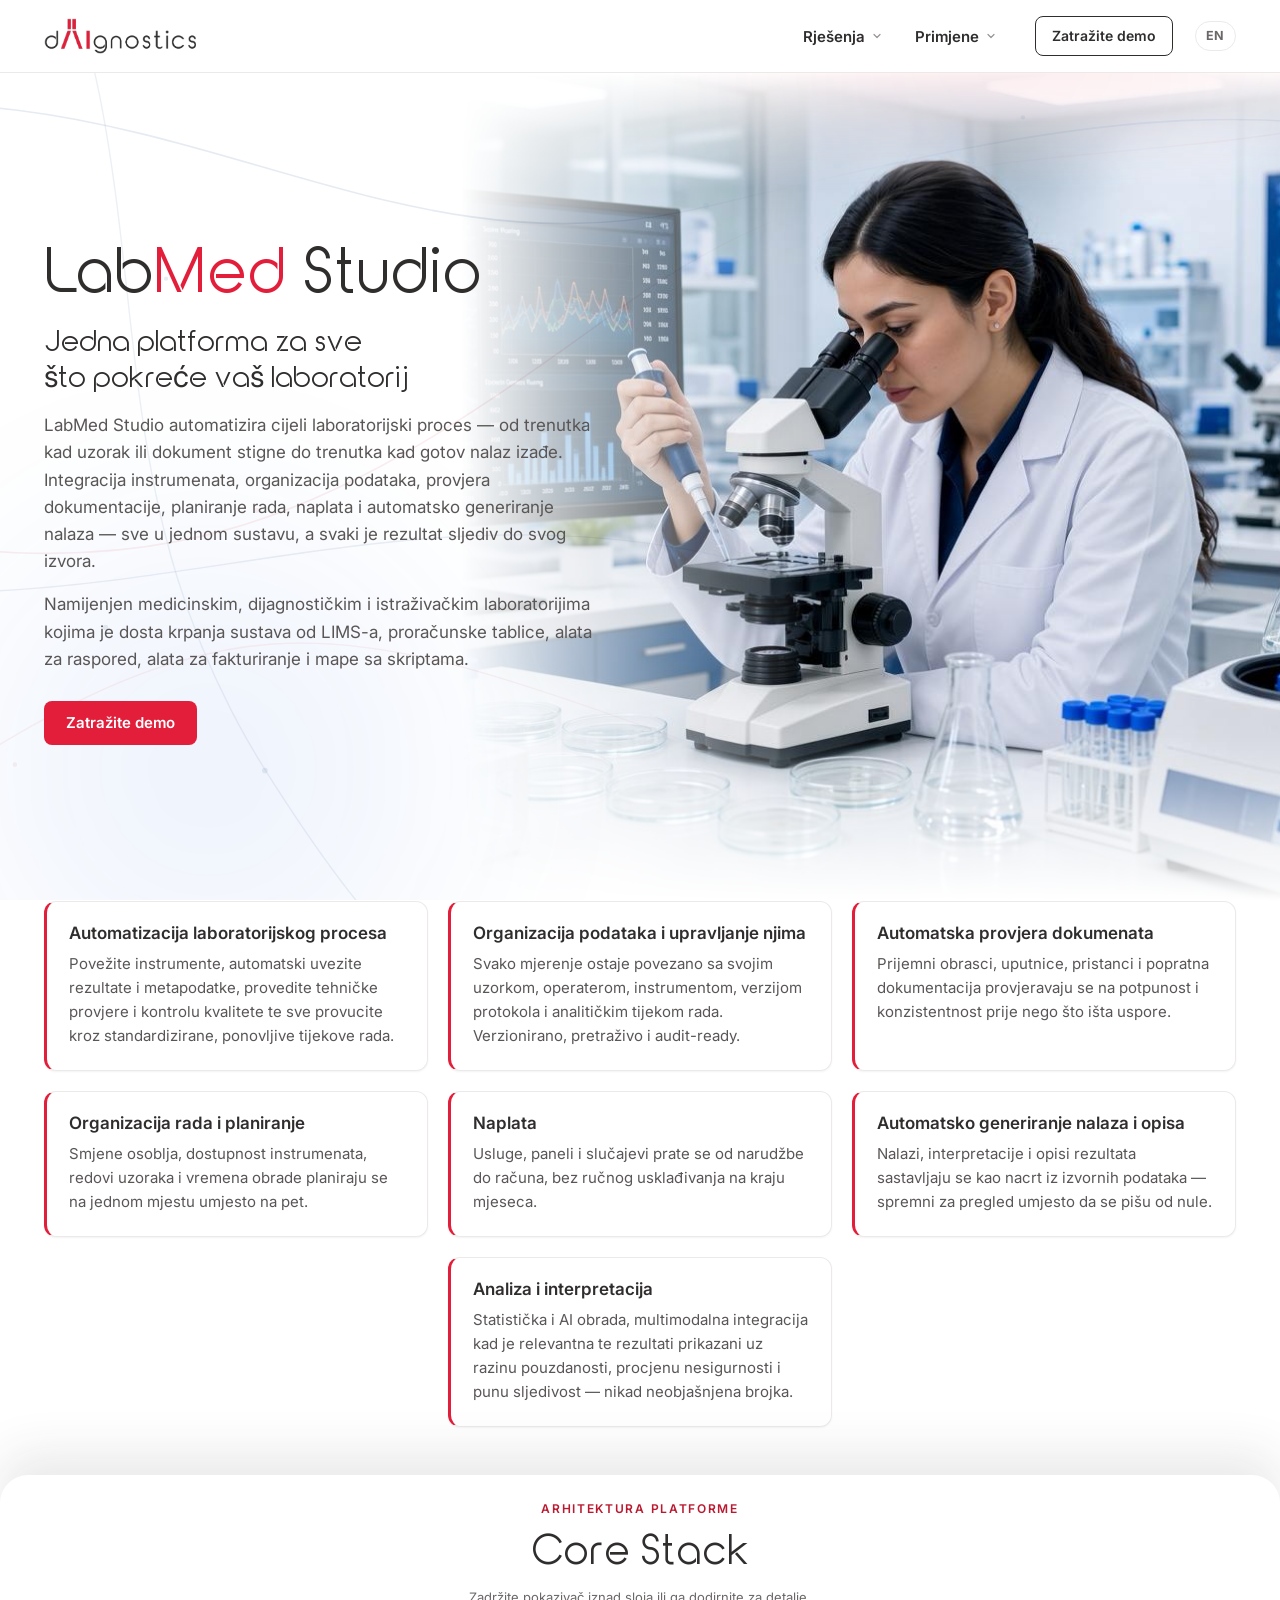
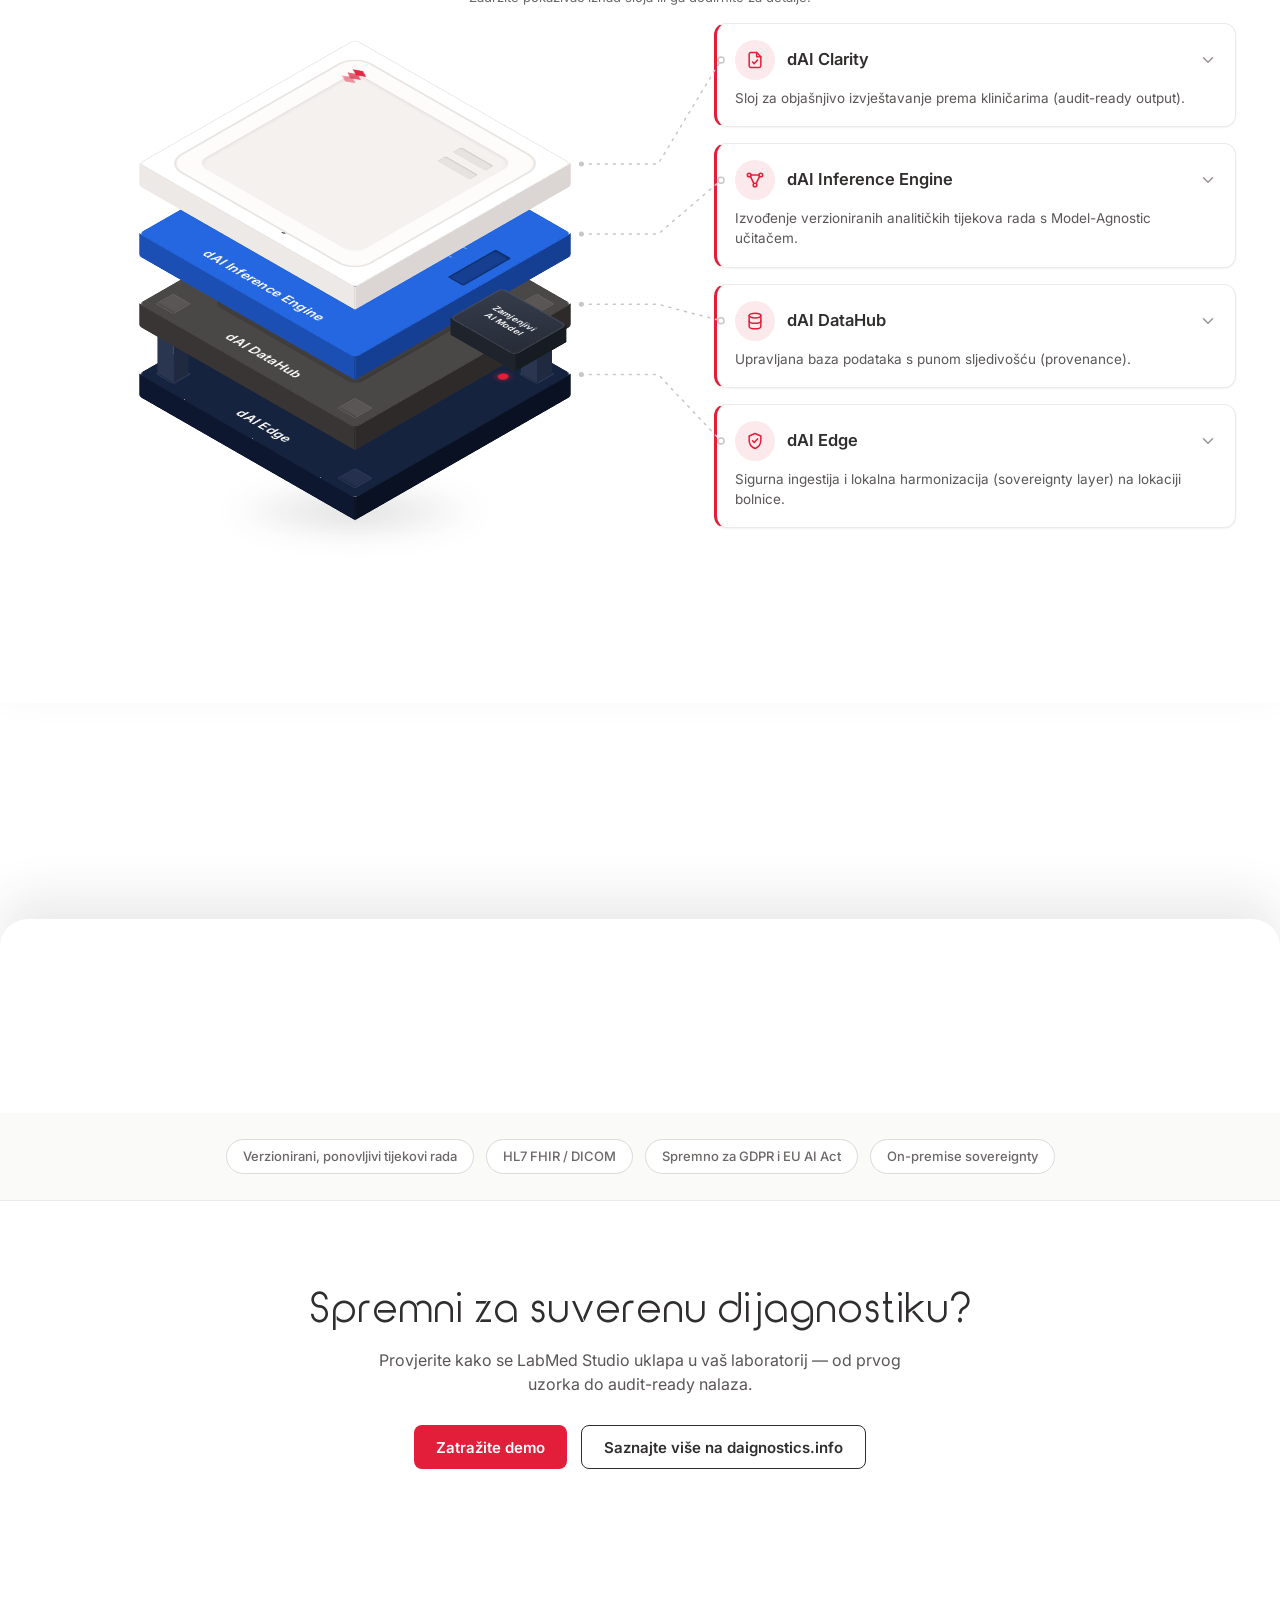
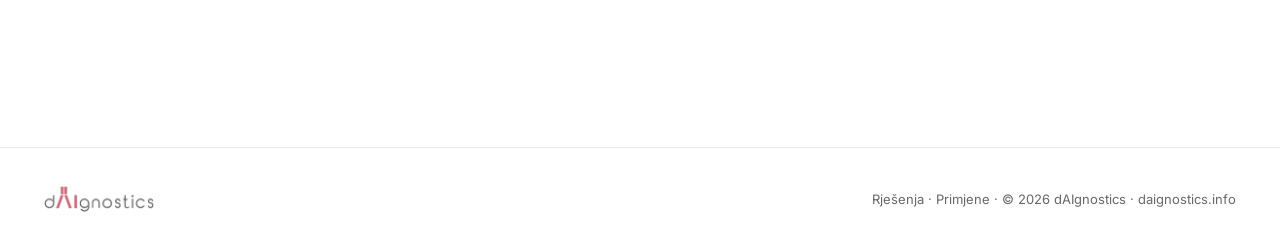
==== commit b221bd19: "Minor design changes" ====
--- a/hr/index.html
+++ b/hr/index.html
@@ -85,8 +85,14 @@
 </header>
 
 <main>
-  <section class="intro container" aria-labelledby="hero-title">
-    <div class="intro-grid">
+  <section class="intro" aria-labelledby="hero-title" data-pin>
+    <div class="intro-media">
+      <div class="intro-media__frame">
+        <img src="../assets/hero-labmed.jpg" alt="Osoba u bijeloj laboratorijskoj kuti pipetira uzorak uz mikroskop, a na zaslonu iza nje prikazane su analitičke nadzorne ploče" width="1248" height="832" fetchpriority="high" decoding="async">
+      </div>
+    </div>
+    <div class="container intro-inner">
+    <div class="intro-hero">
       <div class="intro-copy">
         <h1 id="hero-title" class="hero-title">Lab<span class="accent">Med</span> Studio</h1>
         <p class="intro-tagline" role="doc-subtitle">Jedna platforma za sve što pokreće vaš laboratorij</p>
@@ -96,10 +102,7 @@
           <a class="btn btn-primary" href="#kontakt">Zatražite demo</a>
         </div>
       </div>
-      <div class="intro-media">
-        <img src="../assets/hero-labmed.jpg" alt="Osoba u bijeloj laboratorijskoj kuti pipetira uzorak uz mikroskop, a na zaslonu iza nje prikazane su analitičke nadzorne ploče" width="1248" height="832" fetchpriority="high" decoding="async">
-      </div>
-    </div>
+    </div><!-- /.intro-hero -->
 
     <div class="feature-grid">
       <article class="feature">
@@ -131,9 +134,10 @@
         <p>Statistička i AI obrada, multimodalna integracija kad je relevantna te rezultati prikazani uz razinu pouzdanosti, procjenu nesigurnosti i punu sljedivost — nikad neobjašnjena brojka.</p>
       </article>
     </div>
-  </section>
-
-  <div class="pin-region">
+    </div><!-- /.intro-inner -->
+  </section>
+
+  <div class="pin-region" data-pin>
   <section class="hero container">
     <p class="eyebrow">Arhitektura platforme</p>
     <h2 id="stack-title" class="hero-title stack-title">Core Stack</h2>
--- a/css/style.css
+++ b/css/style.css
@@ -359,21 +359,34 @@
 }
 
 /* --------------------------------------------------------------------------
-   Curtain scroll (homepage, desktop): once the intro has scrolled past, the
-   stack heading + stack pin in place and the sections below rise up over
-   them. --pin-top is set from JS so a region taller than the space under the
-   header gets a negative offset and scrolls through first, then pins.
+   Curtain scroll (homepage, desktop): the intro scrolls until its bottom
+   meets the viewport bottom and pins; the stack panel rises over it and pins
+   in turn; then the badges + CTA curtain rises over the stack. --pin-top is
+   set from JS per [data-pin] element, so a region taller than the space
+   under the header gets a negative offset and scrolls through first.
    -------------------------------------------------------------------------- */
 
 @media (min-width: 1024px) and (prefers-reduced-motion: no-preference) {
+  html.js .intro { /* JS-gated: without --pin-top from JS it would pin at once */
+    position: sticky;
+    top: var(--pin-top, 72px);
+    z-index: 0;
+  }
   .pin-region {
     position: sticky;
     top: var(--pin-top, 72px); /* just below the sticky header */
-    z-index: 0;
+    z-index: 1;
+    /* white panel that rises over the pinned intro; at least a viewport tall
+       so nothing of the intro shows below it once pinned.
+       NO overflow:hidden here — the 3D scene lives inside (FLATTENING RULES) */
+    min-height: calc(100vh - 72px);
+    background: #fff;
+    border-radius: 28px 28px 0 0;
+    box-shadow: 0 -22px 48px rgba(48, 45, 45, .10);
   }
   /* tighten the vertical rhythm so heading + stack fit under the header on a
-     typical desktop viewport (incl. 1280x720), so the region pins whole */
-  .pin-region .hero { padding-block: 16px 0; }
+     typical desktop viewport (incl. 1280x720), so the panel pins whole */
+  .pin-region .hero { padding-block: 28px 0; }
   .pin-region .hint { margin-top: 12px; }
   .pin-region .stack-viz { padding-block: 8px 24px; }
   .curtain {
@@ -381,7 +394,7 @@
     z-index: 2;
     /* dwell: the pinned stack stays fully uncovered for a stretch of scroll
        before the curtain starts to rise over it, so it can be explored */
-    margin-top: 30vh;
+    margin-top: 24vh;
     background: #fff;
     border-radius: 28px 28px 0 0;
     overflow: hidden; /* safe: no 3D scene inside the curtain */
@@ -579,7 +592,7 @@
 
 /* Hero entrance (pure CSS, plays on load) */
 .eyebrow, .hero-title, .lede, .hint,
-.intro-tagline, .intro-lede, .intro-actions, .intro-media {
+.intro-tagline, .intro-lede, .intro-actions, .intro-media__frame {
   /* backwards, not both: the end state equals the natural style, and a
      filled-forward transform would keep .intro-media a stacking context
      that paints the photo's shadow over the feature cards below */
@@ -589,7 +602,7 @@
 .lede, .intro-tagline { animation-delay: .16s; }
 .hint, .intro-lede { animation-delay: .24s; }
 .intro-actions { animation-delay: .32s; }
-.intro-media { animation-delay: .2s; }
+.intro-media__frame { animation-delay: .2s; }
 
 @keyframes heroIn {
   from { opacity: 0; transform: translateY(14px); }
@@ -599,27 +612,36 @@
 }
 
 /* --------------------------------------------------------------------------
-   Intro — headline and copy beside the hero photo, then the feature grid.
-   Lives ABOVE the pin-region: the page opens on text + image and the
-   interactive stack follows on scroll.
+   Intro — copy on the left over a large hero photo that sits in the
+   background, masked so it fades toward the text; the feature grid follows.
+   From 900px the photo is sticky inside the intro and recedes (scales down,
+   fades) as the copy and cards scroll over it: --hero-p (0..1) is set by JS
+   from how far the intro has scrolled. The intro lives ABOVE the pin-region,
+   which rises over it as a curtain on desktop.
    -------------------------------------------------------------------------- */
 
-.intro { padding-block: 64px 24px; }
-
-.intro-grid {
-  display: grid;
-  gap: 32px;
+.intro {
+  position: relative;
+  padding-block: 0 48px;
+  --hero-p: 0;
+}
+
+.intro-inner {
+  position: relative;
+  z-index: 1;
+}
+
+.intro-hero {
+  display: flex;
   align-items: center;
-}
-
-@media (min-width: 900px) {
-  .intro-grid {
-    grid-template-columns: minmax(0, 7fr) minmax(0, 6fr);
-    gap: 56px;
-  }
-}
-
-.intro-copy { min-width: 0; }
+  min-height: calc(100vh - 72px);
+  padding-block: 56px 48px;
+}
+
+.intro-copy {
+  min-width: 0;
+  max-width: 620px;
+}
 
 .intro-tagline {
   margin: 18px 0 0;
@@ -646,23 +668,82 @@
   margin-top: 28px;
 }
 
+/* Photo layer: spans the whole intro; the frame inside holds the picture */
 .intro-media {
-  margin: 0;
-  min-width: 0;
-}
-
-.intro-media img {
+  position: absolute;
+  inset: 0;
+  z-index: 0;
+  pointer-events: none;
+}
+
+.intro-media__frame {
+  position: absolute;
+  top: 0;
+  left: 0;
+  right: 0;
+  height: min(60vh, 520px);
+  opacity: .85;
+  -webkit-mask-image: linear-gradient(to bottom, #000 30%, transparent 96%);
+  mask-image: linear-gradient(to bottom, #000 30%, transparent 96%);
+}
+
+.intro-media__frame img {
   display: block;
   width: 100%;
-  height: auto;
-  border-radius: 18px;
-  box-shadow: 0 24px 60px rgba(48, 45, 45, .16);
+  height: 100%;
+  object-fit: cover;
+  object-position: 55% 40%;
+}
+
+@media (max-width: 899.98px) {
+  /* photo as a band across the top; the copy starts over its faded lower part */
+  .intro-hero {
+    min-height: 0;
+    align-items: flex-start;
+    padding-top: min(44vh, 380px);
+  }
+}
+
+@media (min-width: 900px) {
+  .intro-copy { max-width: 46%; }
+
+  .intro-media__frame {
+    position: sticky;
+    top: 72px;
+    left: auto;
+    right: auto;
+    width: 64%;
+    height: calc(100vh - 72px);
+    margin-left: auto; /* right-anchored */
+    opacity: 1;
+    transform-origin: 82% 26%;
+    will-change: transform, opacity;
+    /* fade toward the text (left) and softly at the top and bottom */
+    -webkit-mask-image:
+      linear-gradient(to right, transparent 0%, #000 42%),
+      linear-gradient(to bottom, transparent 0%, #000 14%, #000 80%, transparent 100%);
+    -webkit-mask-composite: source-in;
+    mask-image:
+      linear-gradient(to right, transparent 0%, #000 42%),
+      linear-gradient(to bottom, transparent 0%, #000 14%, #000 80%, transparent 100%);
+    mask-composite: intersect;
+  }
+}
+
+@media (min-width: 900px) and (prefers-reduced-motion: no-preference) {
+  /* recede as the intro scrolls: smaller and fainter, toward the top-right */
+  .intro-media__frame {
+    transform: scale(calc(1 - 0.3 * var(--hero-p)));
+    opacity: calc(1 - 0.55 * var(--hero-p));
+  }
+  /* the copy fades once it is mostly scrolled past (from ~40% travel), so the
+     pinned intro shows no stray button peeking out under the header */
+  .intro-copy { opacity: calc(1.6 - 1.6 * var(--hero-p)); }
 }
 
 .feature-grid {
   display: grid;
   gap: 16px;
-  margin-top: 56px;
 }
 
 @media (min-width: 720px) {
@@ -1578,9 +1659,8 @@
   .container { padding-inline: 20px; }
   .hero { padding-block: 52px 4px; }
   .lede { font-size: 15.5px; }
-  .intro { padding-block: 40px 8px; }
+  .intro { padding-block: 0 32px; }
   .intro-lede { font-size: 15.5px; }
-  .feature-grid { margin-top: 40px; }
   .slab-label { font-size: 15px; }
   .cta { padding-block: 60px; }
   .btn { width: min(100%, 340px); }
@@ -1595,7 +1675,7 @@
   html { scroll-behavior: auto; }
 
   .eyebrow, .hero-title, .lede, .hint,
-  .intro-tagline, .intro-lede, .intro-actions, .intro-media {
+  .intro-tagline, .intro-lede, .intro-actions, .intro-media__frame {
     animation-duration: .15s;
     animation-delay: 0s;
   }
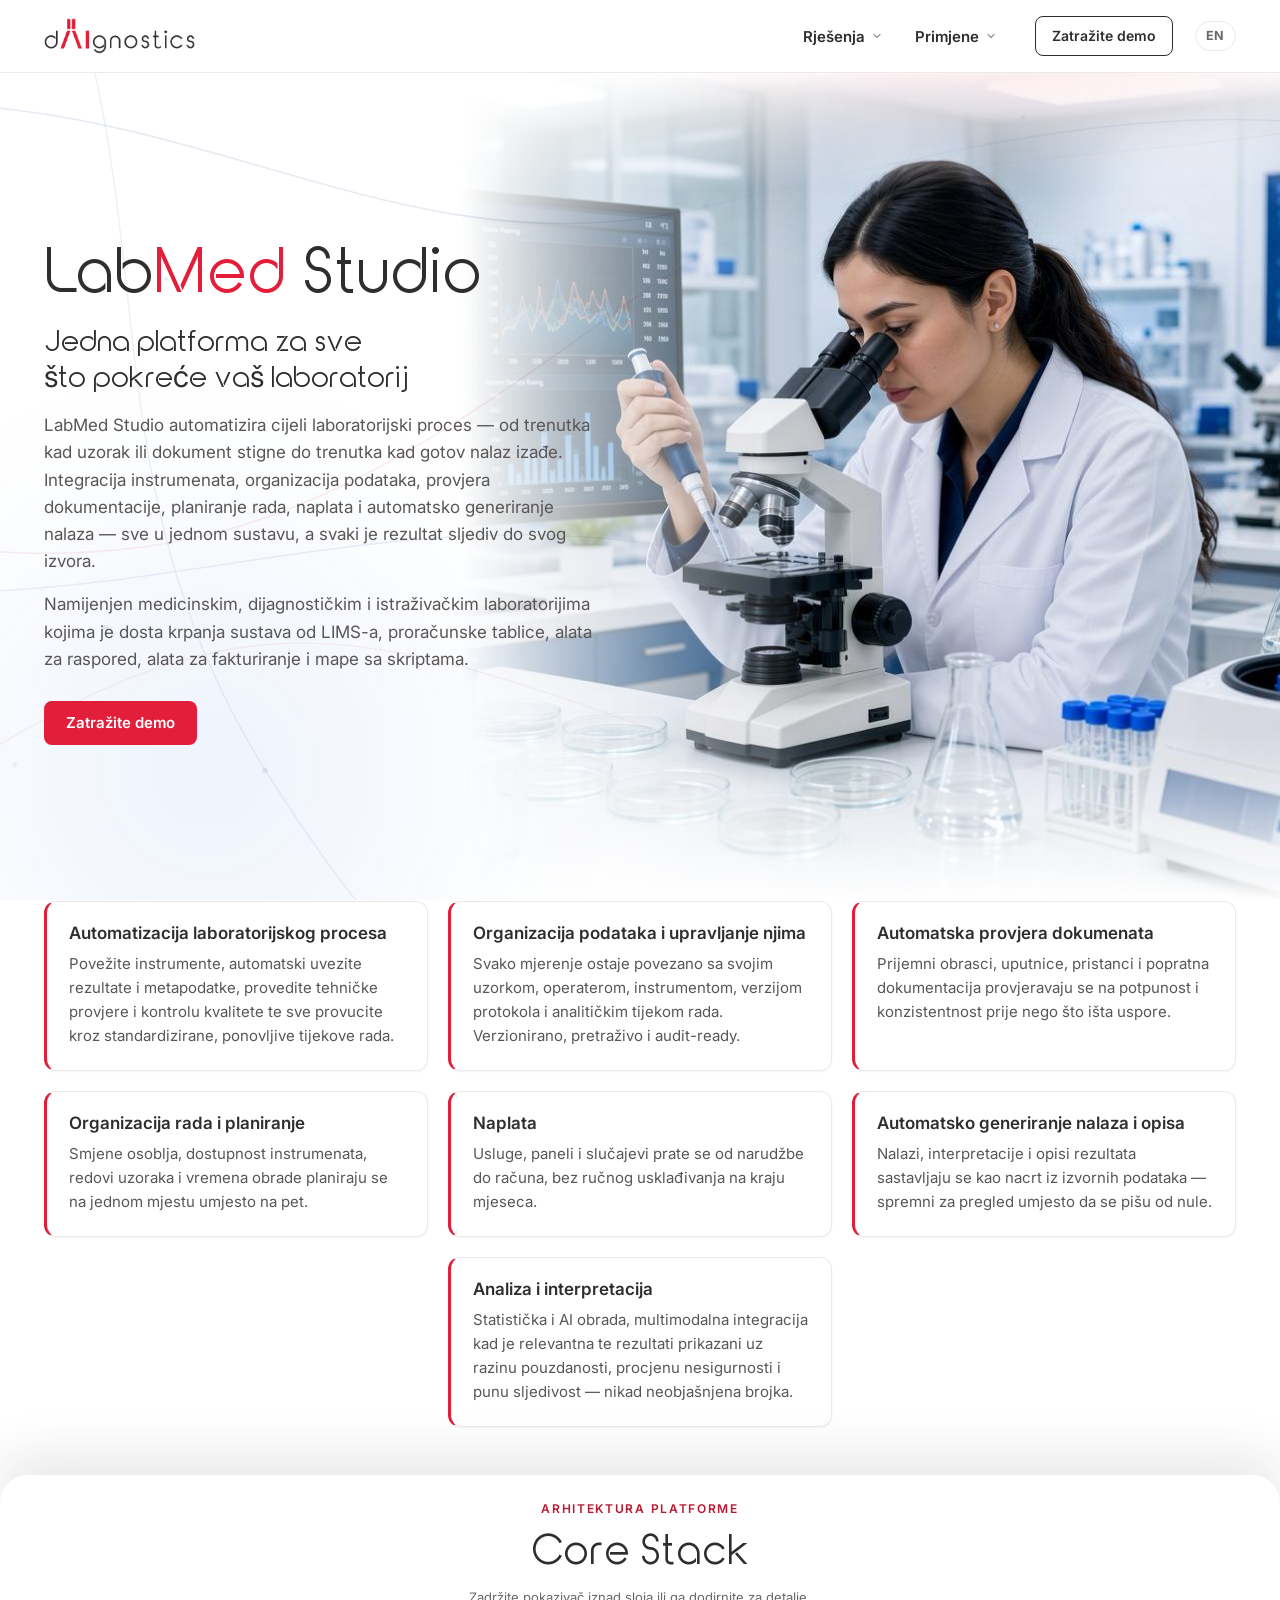
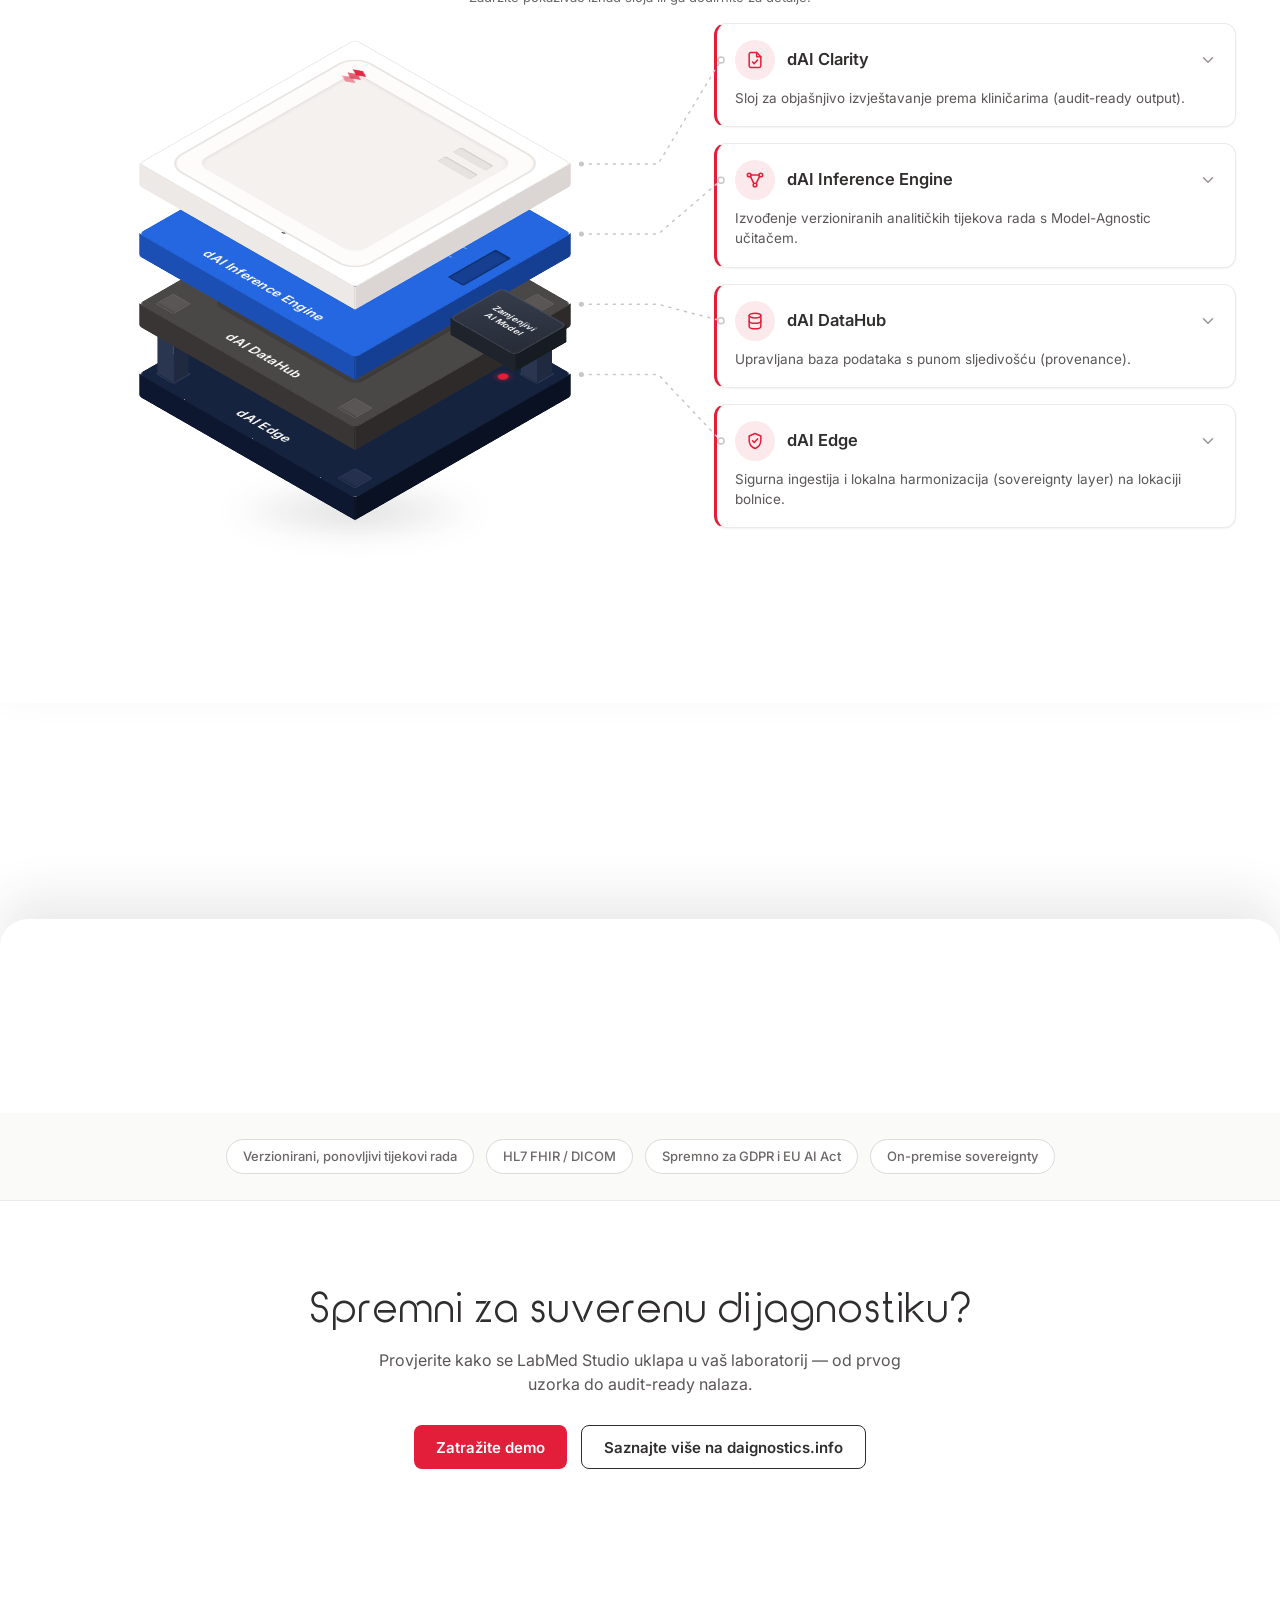
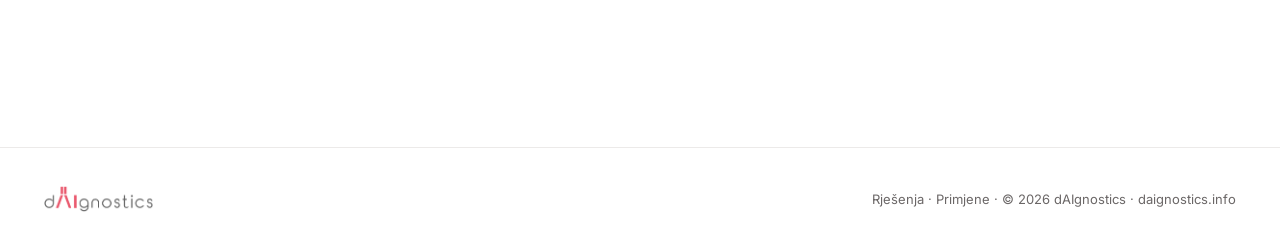
==== commit 4860aad3: "Sharp logo: transparent PNG trimmed from the 900x900 master replaces the rasterised SVGs Co-Authored" ====
--- a/hr/index.html
+++ b/hr/index.html
@@ -47,7 +47,7 @@
 <header class="site-head">
   <div class="container head-row">
     <a class="brand" href="index.html" aria-label="dAIgnostics — početna">
-      <img src="../assets/daignostics-logo.svg" alt="dAIgnostics" class="brand-logo" width="153" height="36">
+      <img src="../assets/daignostics-logo.png" alt="dAIgnostics" class="brand-logo" width="151" height="36">
     </a>
     <nav class="main-nav" aria-label="Glavna navigacija">
       <ul>
@@ -354,7 +354,7 @@
     <p class="cta-sub">Provjerite kako se LabMed Studio uklapa u vaš laboratorij —
       od prvog uzorka do audit-ready nalaza.</p>
     <div class="cta-row">
-      <a class="btn btn-primary" href="mailto:info@daignostics.info">Zatražite demo</a>
+      <a class="btn btn-primary" href="mailto:contact@daignostics.info">Zatražite demo</a>
       <a class="btn btn-ghost" href="https://daignostics.info" target="_blank" rel="noopener">Saznajte više na daignostics.info</a>
     </div>
   </section>
@@ -363,7 +363,7 @@
 
 <footer class="site-foot">
   <div class="container foot-row">
-    <img src="../assets/daignostics-logo.svg" alt="" class="foot-logo" width="110" height="26">
+    <img src="../assets/daignostics-logo.png" alt="" class="foot-logo" width="109" height="26">
     <p><a href="rjesenja.html">Rješenja</a> · <a href="primjene.html">Primjene</a> · © 2026 dAIgnostics · <a href="https://daignostics.info">daignostics.info</a></p>
   </div>
 </footer>
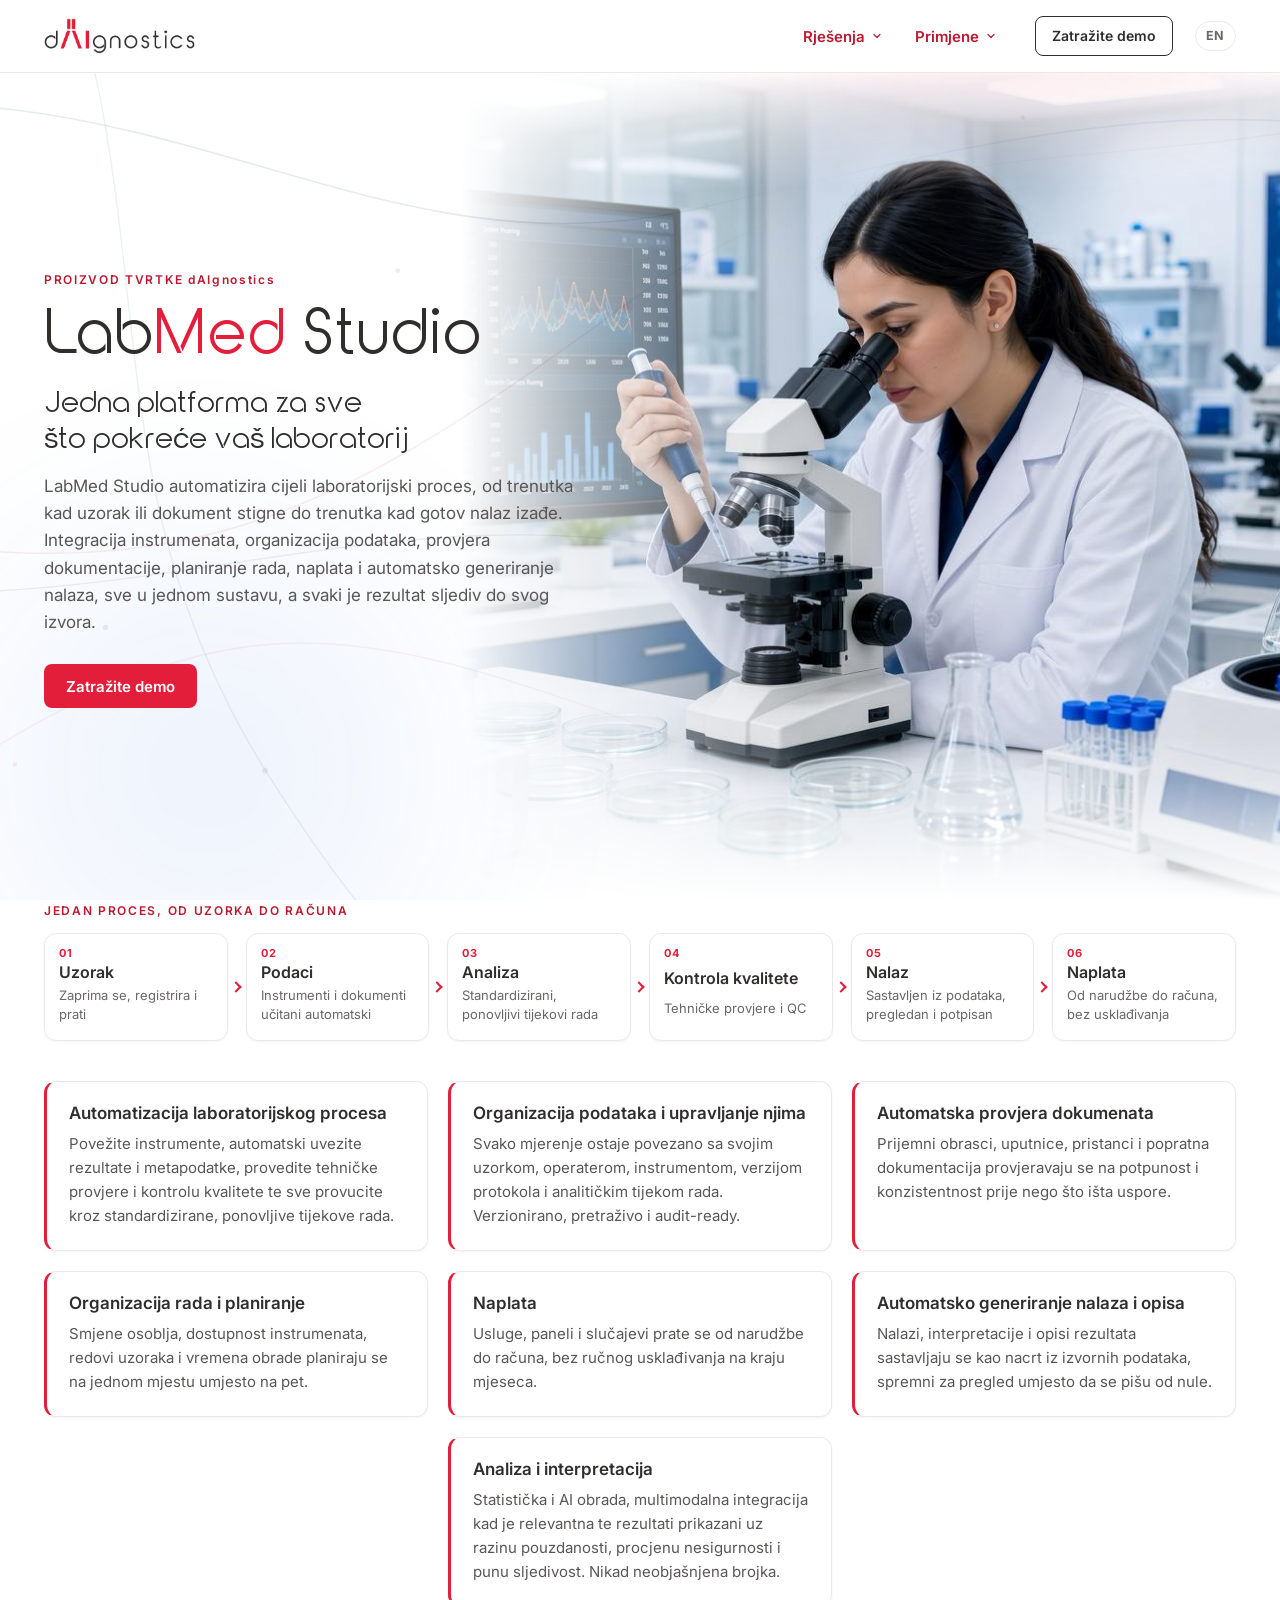
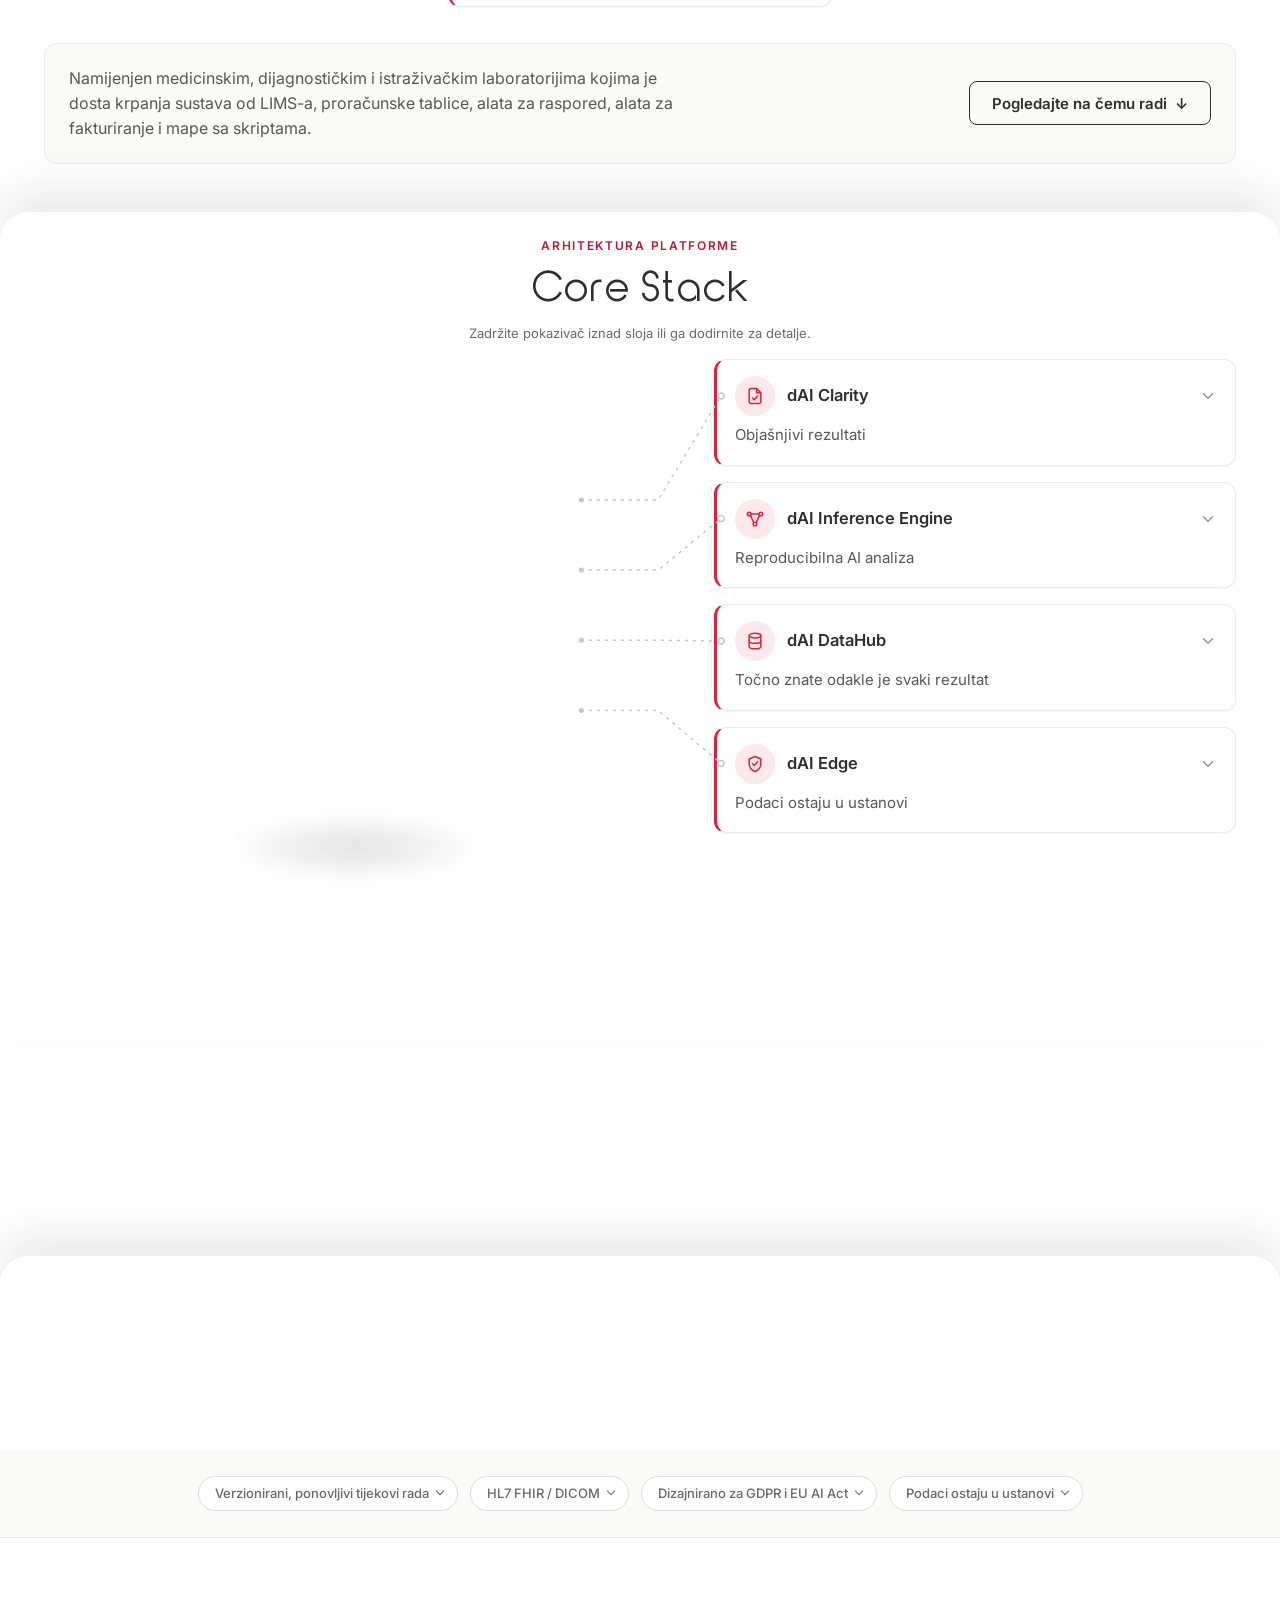
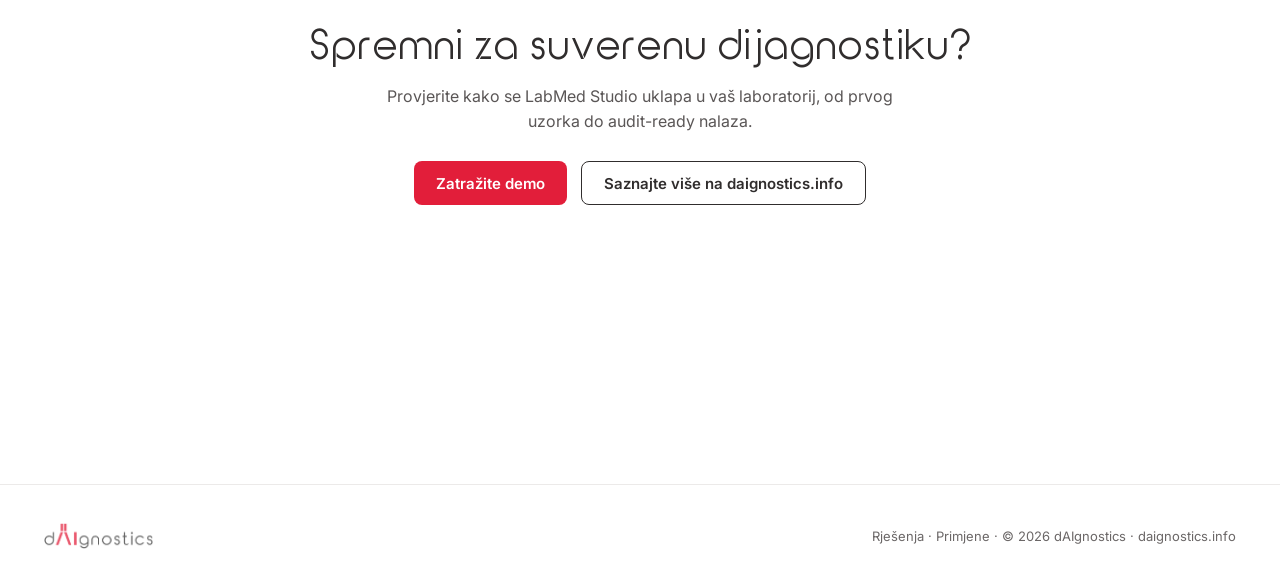
==== commit 3d4d1288: "Launch feedback round 1: HR display font, mobile CTA, stack flicker, pipeline flow, clearer copy Blo" ====
--- a/hr/index.html
+++ b/hr/index.html
@@ -3,14 +3,14 @@
 <head>
   <meta charset="UTF-8">
   <meta name="viewport" content="width=device-width, initial-scale=1.0">
-  <title>dAIgnostics — LabMed Studio</title>
-  <meta name="description" content="LabMed Studio: jedna platforma za sve što pokreće vaš laboratorij — integracija instrumenata, organizacija podataka, provjera dokumentacije, planiranje rada, naplata i automatsko generiranje nalaza — a svaki je rezultat sljediv do svog izvora.">
+  <title>LabMed Studio by dAIgnostics</title>
+  <meta name="description" content="LabMed Studio: jedna platforma za sve što pokreće vaš laboratorij. Integracija instrumenata, organizacija podataka, provjera dokumentacije, planiranje rada, naplata i automatsko generiranje nalaza, a svaki je rezultat sljediv do svog izvora.">
   <link rel="icon" type="image/svg+xml" href="../assets/favicon.svg">
   <link rel="alternate" hreflang="en" href="../index.html">
   <link rel="alternate" hreflang="hr" href="index.html">
   <link rel="preconnect" href="https://fonts.googleapis.com">
   <link rel="preconnect" href="https://fonts.gstatic.com" crossorigin>
-  <link href="https://fonts.googleapis.com/css2?family=Inter:wght@400;500;600;700&display=swap" rel="stylesheet">
+  <link href="https://fonts.googleapis.com/css2?family=Inter:wght@400;500;600;700&family=Questrial&display=swap" rel="stylesheet">
   <link rel="stylesheet" href="../css/style.css">
 </head>
 <body>
@@ -46,7 +46,7 @@
 
 <header class="site-head">
   <div class="container head-row">
-    <a class="brand" href="index.html" aria-label="dAIgnostics — početna">
+    <a class="brand" href="index.html" aria-label="dAIgnostics početna">
       <img src="../assets/daignostics-logo.png" alt="dAIgnostics" class="brand-logo" width="151" height="36">
     </a>
     <nav class="main-nav" aria-label="Glavna navigacija">
@@ -56,8 +56,8 @@
             <svg class="nav-chev" viewBox="0 0 24 24" fill="none" stroke="currentColor" stroke-width="2.4" stroke-linecap="round" stroke-linejoin="round" focusable="false" aria-hidden="true"><path d="M6 9l6 6 6-6"/></svg>
           </a>
           <ul class="dd">
-            <li><a href="rjesenja.html#health-studio">Health Studio — dijagnostička platforma</a></li>
-            <li><a href="rjesenja.html#dai-edge">dAI Edge — suverenost podataka</a></li>
+            <li><a href="rjesenja.html#health-studio">Health Studio: dijagnostička platforma</a></li>
+            <li><a href="rjesenja.html#dai-edge">dAI Edge: suverenost podataka</a></li>
             <li><a href="rjesenja.html#ai-izvjestavanje">AI-asistirano izvještavanje</a></li>
             <li><a href="rjesenja.html#cezih">Nacionalna povezivost (CEZIH)</a></li>
             <li><a href="rjesenja.html#operacije">Optimizacija bolničkih resursa</a></li>
@@ -94,16 +94,28 @@
     <div class="container intro-inner">
     <div class="intro-hero">
       <div class="intro-copy">
+        <p class="eyebrow intro-eyebrow">Proizvod tvrtke <span class="brand-case">dAIgnostics</span></p>
         <h1 id="hero-title" class="hero-title">Lab<span class="accent">Med</span> Studio</h1>
         <p class="intro-tagline" role="doc-subtitle">Jedna platforma za sve što pokreće vaš laboratorij</p>
-        <p class="intro-lede">LabMed Studio automatizira cijeli laboratorijski proces — od trenutka kad uzorak ili dokument stigne do trenutka kad gotov nalaz izađe. Integracija instrumenata, organizacija podataka, provjera dokumentacije, planiranje rada, naplata i automatsko generiranje nalaza — sve u jednom sustavu, a svaki je rezultat sljediv do svog izvora.</p>
-        <p class="intro-lede">Namijenjen medicinskim, dijagnostičkim i istraživačkim laboratorijima kojima je dosta krpanja sustava od LIMS-a, proračunske tablice, alata za raspored, alata za fakturiranje i mape sa skriptama.</p>
+        <p class="intro-lede">LabMed Studio automatizira cijeli laboratorijski proces, od trenutka kad uzorak ili dokument stigne do trenutka kad gotov nalaz izađe. Integracija instrumenata, organizacija podataka, provjera dokumentacije, planiranje rada, naplata i automatsko generiranje nalaza, sve u jednom sustavu, a svaki je rezultat sljediv do svog izvora.</p>
         <div class="intro-actions">
           <a class="btn btn-primary" href="#kontakt">Zatražite demo</a>
         </div>
       </div>
     </div><!-- /.intro-hero -->
 
+    <div class="flow" aria-labelledby="flow-title">
+      <p class="flow-title" id="flow-title">Jedan proces, od uzorka do računa</p>
+      <ol class="flow-steps">
+        <li><span class="flow-num">01</span><span class="flow-name">Uzorak</span><span class="flow-sub">Zaprima se, registrira i prati</span></li>
+        <li><span class="flow-num">02</span><span class="flow-name">Podaci</span><span class="flow-sub">Instrumenti i dokumenti učitani automatski</span></li>
+        <li><span class="flow-num">03</span><span class="flow-name">Analiza</span><span class="flow-sub">Standardizirani, ponovljivi tijekovi rada</span></li>
+        <li><span class="flow-num">04</span><span class="flow-name">Kontrola kvalitete</span><span class="flow-sub">Tehničke provjere i QC</span></li>
+        <li><span class="flow-num">05</span><span class="flow-name">Nalaz</span><span class="flow-sub">Sastavljen iz podataka, pregledan i potpisan</span></li>
+        <li><span class="flow-num">06</span><span class="flow-name">Naplata</span><span class="flow-sub">Od narudžbe do računa, bez usklađivanja</span></li>
+      </ol>
+    </div>
+
     <div class="feature-grid">
       <article class="feature">
         <h2 class="feature-title">Automatizacija laboratorijskog procesa</h2>
@@ -127,17 +139,21 @@
       </article>
       <article class="feature">
         <h2 class="feature-title">Automatsko generiranje nalaza i opisa</h2>
-        <p>Nalazi, interpretacije i opisi rezultata sastavljaju se kao nacrt iz izvornih podataka — spremni za pregled umjesto da se pišu od nule.</p>
+        <p>Nalazi, interpretacije i opisi rezultata sastavljaju se kao nacrt iz izvornih podataka, spremni za pregled umjesto da se pišu od nule.</p>
       </article>
       <article class="feature">
         <h2 class="feature-title">Analiza i interpretacija</h2>
-        <p>Statistička i AI obrada, multimodalna integracija kad je relevantna te rezultati prikazani uz razinu pouzdanosti, procjenu nesigurnosti i punu sljedivost — nikad neobjašnjena brojka.</p>
-      </article>
+        <p>Statistička i AI obrada, multimodalna integracija kad je relevantna te rezultati prikazani uz razinu pouzdanosti, procjenu nesigurnosti i punu sljedivost. Nikad neobjašnjena brojka.</p>
+      </article>
+    </div>
+    <div class="intro-close">
+      <p>Namijenjen medicinskim, dijagnostičkim i istraživačkim laboratorijima kojima je dosta krpanja sustava od LIMS-a, proračunske tablice, alata za raspored, alata za fakturiranje i mape sa skriptama.</p>
+      <a class="btn btn-ghost" href="#platform">Pogledajte na čemu radi <span aria-hidden="true">&darr;</span></a>
     </div>
     </div><!-- /.intro-inner -->
   </section>
 
-  <div class="pin-region" data-pin>
+  <div class="pin-region" id="platform" data-pin>
   <section class="hero container">
     <p class="eyebrow">Arhitektura platforme</p>
     <h2 id="stack-title" class="hero-title stack-title">Core Stack</h2>
@@ -155,7 +171,7 @@
           <div class="slab-lift">
             <div class="slab-idle">
               <button class="slab" type="button" id="slab-clarity">
-                <span class="face face--top"><span class="detail d-frame" aria-hidden="true"></span><span class="detail d-screen" aria-hidden="true"></span><span class="detail d-slot d-slot-1" aria-hidden="true"></span><span class="detail d-slot d-slot-2" aria-hidden="true"></span><span class="slab-mark" aria-hidden="true"><svg viewBox="0 0 32 32" focusable="false" aria-hidden="true"><g fill="#E21E3A"><path d="M16 5.2 25 10l-9 4.8L7 10z" opacity=".95"/><path d="M16 12.4 25 17.2l-9 4.8-9-4.8z" opacity=".7"/><path d="M16 19.6 25 24.4l-9 4.8-9-4.8z" opacity=".45"/></g></svg></span><span class="slab-label">dAI Clarity<span class="visually-hidden"> — sloj 1 od 4, prikaži ključne značajke</span></span></span>
+                <span class="face face--top"><span class="detail d-frame" aria-hidden="true"></span><span class="detail d-screen" aria-hidden="true"></span><span class="detail d-slot d-slot-1" aria-hidden="true"></span><span class="detail d-slot d-slot-2" aria-hidden="true"></span><span class="slab-mark" aria-hidden="true"><svg viewBox="0 0 32 32" focusable="false" aria-hidden="true"><g fill="#E21E3A"><path d="M16 5.2 25 10l-9 4.8L7 10z" opacity=".95"/><path d="M16 12.4 25 17.2l-9 4.8-9-4.8z" opacity=".7"/><path d="M16 19.6 25 24.4l-9 4.8-9-4.8z" opacity=".45"/></g></svg></span><span class="slab-label">dAI Clarity<span class="visually-hidden">: sloj 1 od 4, prikaži ključne značajke</span></span></span>
                 <span class="face face--south" aria-hidden="true"></span>
                 <span class="face face--east" aria-hidden="true"></span>
               </button>
@@ -168,7 +184,7 @@
           <div class="slab-lift">
             <div class="slab-idle">
               <button class="slab" type="button" id="slab-inference">
-                <span class="face face--top"><span class="detail d-chip" aria-hidden="true"></span><span class="detail d-trace d-trace-1" aria-hidden="true"></span><span class="detail d-trace d-trace-2" aria-hidden="true"></span><span class="detail d-port" aria-hidden="true"></span><span class="slab-label">dAI Inference Engine<span class="visually-hidden"> — sloj 2 od 4, prikaži ključne značajke</span></span></span>
+                <span class="face face--top"><span class="detail d-chip" aria-hidden="true"></span><span class="detail d-trace d-trace-1" aria-hidden="true"></span><span class="detail d-trace d-trace-2" aria-hidden="true"></span><span class="detail d-port" aria-hidden="true"></span><span class="slab-label">dAI Inference Engine<span class="visually-hidden">: sloj 2 od 4, prikaži ključne značajke</span></span></span>
                 <span class="face face--south" aria-hidden="true"></span>
                 <span class="face face--east" aria-hidden="true"></span>
               </button>
@@ -186,7 +202,7 @@
           <div class="slab-lift">
             <div class="slab-idle">
               <button class="slab" type="button" id="slab-datahub">
-                <span class="face face--top"><span class="detail d-panel" aria-hidden="true"></span><span class="detail d-vent d-vent-1" aria-hidden="true"></span><span class="detail d-vent d-vent-2" aria-hidden="true"></span><span class="detail d-vent d-vent-3" aria-hidden="true"></span><span class="detail d-pad d-pad-nw" aria-hidden="true"></span><span class="detail d-pad d-pad-ne" aria-hidden="true"></span><span class="detail d-pad d-pad-sw" aria-hidden="true"></span><span class="detail d-pad d-pad-se" aria-hidden="true"></span><span class="slab-label">dAI DataHub<span class="visually-hidden"> — sloj 3 od 4, prikaži ključne značajke</span></span></span>
+                <span class="face face--top"><span class="detail d-panel" aria-hidden="true"></span><span class="detail d-vent d-vent-1" aria-hidden="true"></span><span class="detail d-vent d-vent-2" aria-hidden="true"></span><span class="detail d-vent d-vent-3" aria-hidden="true"></span><span class="detail d-pad d-pad-nw" aria-hidden="true"></span><span class="detail d-pad d-pad-ne" aria-hidden="true"></span><span class="detail d-pad d-pad-sw" aria-hidden="true"></span><span class="detail d-pad d-pad-se" aria-hidden="true"></span><span class="slab-label">dAI DataHub<span class="visually-hidden">: sloj 3 od 4, prikaži ključne značajke</span></span></span>
                 <span class="face face--south" aria-hidden="true"></span>
                 <span class="face face--east" aria-hidden="true"></span>
               </button>
@@ -199,7 +215,7 @@
           <div class="slab-lift">
             <div class="slab-idle">
               <button class="slab" type="button" id="slab-edge">
-                <span class="face face--top"><span class="detail d-pad d-pad-nw" aria-hidden="true"></span><span class="detail d-pad d-pad-ne" aria-hidden="true"></span><span class="detail d-pad d-pad-sw" aria-hidden="true"></span><span class="detail d-pad d-pad-se" aria-hidden="true"></span><span class="detail d-vent-wide" aria-hidden="true"></span><span class="detail d-led" aria-hidden="true"></span><span class="slab-label">dAI Edge<span class="visually-hidden"> — sloj 4 od 4, prikaži ključne značajke</span></span></span>
+                <span class="face face--top"><span class="detail d-pad d-pad-nw" aria-hidden="true"></span><span class="detail d-pad d-pad-ne" aria-hidden="true"></span><span class="detail d-pad d-pad-sw" aria-hidden="true"></span><span class="detail d-pad d-pad-se" aria-hidden="true"></span><span class="detail d-vent-wide" aria-hidden="true"></span><span class="detail d-led" aria-hidden="true"></span><span class="slab-label">dAI Edge<span class="visually-hidden">: sloj 4 od 4, prikaži ključne značajke</span></span></span>
                 <span class="face face--south" aria-hidden="true"></span>
                 <span class="face face--east" aria-hidden="true"></span>
                 <span class="post post-nw" aria-hidden="true"><i class="post-s"></i><i class="post-e"></i><i class="post-cap"></i></span>
@@ -232,12 +248,13 @@
             </span>
           </button>
         </h3>
-        <p class="card-desc">Sloj za objašnjivo izvještavanje prema kliničarima (audit-ready output).</p>
+        <p class="card-desc">Objašnjivi rezultati</p>
         <div class="panel-clip">
           <div class="panel" role="region" id="panel-clarity" aria-labelledby="trig-clarity">
+            <p class="panel-tech">Sloj za objašnjivo izvještavanje prema kliničarima.</p>
             <ul class="features">
               <li>Audit-ready nalazi s potpunim tragom odlučivanja</li>
-              <li>Objašnjivost po nalazu: ključni čimbenici, SHAP i saliency mape</li>
+              <li>Objašnjivost po nalazu: ključni čimbenici, SHAP i mape istaknutosti (saliency)</li>
               <li>Pragovi pouzdanosti i automatsko označavanje graničnih nalaza</li>
               <li>Izvoz u HL7 FHIR i PDF uz digitalni potpis</li>
             </ul>
@@ -261,9 +278,10 @@
             </span>
           </button>
         </h3>
-        <p class="card-desc">Izvođenje verzioniranih analitičkih tijekova rada s Model-Agnostic učitačem.</p>
+        <p class="card-desc">Reproducibilna AI analiza</p>
         <div class="panel-clip">
           <div class="panel" role="region" id="panel-inference" aria-labelledby="trig-inference">
+            <p class="panel-tech">Izvođenje verzioniranih analitičkih tijekova rada s Model-Agnostic učitačem.</p>
             <ul class="features">
               <li>Verzionirani, ponovljivi analitički tijekovi rada</li>
               <li>Model-Agnostic učitač: ONNX, PyTorch, TensorFlow, scikit-learn</li>
@@ -291,9 +309,10 @@
             </span>
           </button>
         </h3>
-        <p class="card-desc">Upravljana baza podataka s punom sljedivošću (provenance).</p>
+        <p class="card-desc">Točno znate odakle je svaki rezultat</p>
         <div class="panel-clip">
           <div class="panel" role="region" id="panel-datahub" aria-labelledby="trig-datahub">
+            <p class="panel-tech">Upravljana baza podataka s punom sljedivošću.</p>
             <ul class="features">
               <li>Puna sljedivost (provenance) svakog zapisa i transformacije</li>
               <li>Kontrola pristupa po ulogama (RBAC) i cjelovit revizijski dnevnik</li>
@@ -320,9 +339,10 @@
             </span>
           </button>
         </h3>
-        <p class="card-desc">Sigurna ingestija i lokalna harmonizacija (sovereignty layer) na lokaciji bolnice.</p>
+        <p class="card-desc">Podaci ostaju u ustanovi</p>
         <div class="panel-clip">
           <div class="panel" role="region" id="panel-edge" aria-labelledby="trig-edge">
+            <p class="panel-tech">Sigurna ingestija i lokalna harmonizacija na lokaciji bolnice.</p>
             <ul class="features">
               <li>Sigurna ingestija na lokaciji bolnice (on-premise)</li>
               <li>Lokalna harmonizacija i pseudonimizacija prije svake obrade</li>
@@ -342,16 +362,22 @@
   <div class="curtain">
   <section class="badges" aria-label="Standardi i usklađenost">
     <div class="container badge-row">
-      <span class="chip">Verzionirani, ponovljivi tijekovi rada</span>
-      <span class="chip">HL7 FHIR / DICOM</span>
-      <span class="chip">Spremno za GDPR i EU AI Act</span>
-      <span class="chip">On-premise sovereignty</span>
+      <button class="chip" type="button" aria-expanded="false" aria-controls="note-workflows">Verzionirani, ponovljivi tijekovi rada</button>
+      <button class="chip" type="button" aria-expanded="false" aria-controls="note-standards">HL7 FHIR / DICOM</button>
+      <button class="chip" type="button" aria-expanded="false" aria-controls="note-compliance">Dizajnirano za GDPR i EU AI Act</button>
+      <button class="chip" type="button" aria-expanded="false" aria-controls="note-onprem">Podaci ostaju u ustanovi</button>
+    </div>
+    <div class="container chip-notes">
+      <p class="chip-note" id="note-workflows" hidden>Svaka analiza radi kao verzionirani tijek rada: isti ulaz daje isti rezultat, a svaki je rezultat sljediv do točne verzije tijeka rada i modela koji su ga dali.</p>
+      <p class="chip-note" id="note-standards" hidden>Nalazi, narudžbe i slike razmjenjuju se preko standarda koje vaš LIS, BIS i PACS već govore: HL7 FHIR za podatke, DICOM za slike.</p>
+      <p class="chip-note" id="note-compliance" hidden>Pseudonimizacija, kontrola pristupa po ulogama, potpuni revizijski zapisi i obvezna provjera čovjeka ugrađeni su kako bi podržali obveze iz GDPR-a i zahtjeve koje EU AI Act postavlja za medicinske AI sustave.</p>
+      <p class="chip-note" id="note-onprem" hidden>Podaci se zaprimaju, pseudonimiziraju i obrađuju unutar vaše ustanove. Ništa ne napušta ustanovu bez vašeg izričitog odobrenja.</p>
     </div>
   </section>
 
   <section class="cta container" id="kontakt">
     <h2 class="cta-title">Spremni za suverenu dijagnostiku?</h2>
-    <p class="cta-sub">Provjerite kako se LabMed Studio uklapa u vaš laboratorij —
+    <p class="cta-sub">Provjerite kako se LabMed Studio uklapa u vaš laboratorij,
       od prvog uzorka do audit-ready nalaza.</p>
     <div class="cta-row">
       <a class="btn btn-primary" href="mailto:contact@daignostics.info">Zatražite demo</a>
--- a/css/style.css
+++ b/css/style.css
@@ -23,7 +23,7 @@
   --bg-soft: #FAFAF9;
 
   --font-ui: 'Inter', system-ui, -apple-system, 'Segoe UI', sans-serif;
-  --font-display: 'Adarsh Sans', 'Inter', system-ui, sans-serif;
+  --font-display: 'Adarsh Sans', 'Questrial', 'Inter', system-ui, sans-serif; /* Adarsh Sans has no Č Ć Đ Š Ž: Questrial supplies matching geometric glyphs */
 
   /* Isometric geometry — breakpoints only retune these */
   --slab: clamp(220px, min(44vw, 34vh), 320px);
@@ -236,13 +236,21 @@
   height: 72px;
 }
 
+.brand { display: inline-flex; align-items: center; min-width: 0; }
+.brand-logo {
+  height: 36px;
+  width: auto;
+  max-width: 100%;
+  object-fit: contain;        /* if the narrow header squeezes the box, the mark scales
+  object-position: left center;  instead of being squashed */
+  display: block;
+}
+
 @media (max-width: 399.98px) {
-  .brand-logo { height: 28px; }
+  .head-row { gap: 8px; }
+  .brand-logo { height: 26px; min-width: 96px; } /* the mark never shrinks below a legible width; the nav yields instead */
   .head-row .btn-small { padding: 8px 12px; font-size: 13px; }
 }
-
-.brand { display: inline-flex; align-items: center; }
-.brand-logo { height: 36px; width: auto; display: block; }
 
 /* --------------------------------------------------------------------------
    Main navigation (dropdowns on hover/focus-within; plain links < 720px)
@@ -271,18 +279,19 @@
   padding: 10px 14px;
   border-radius: 8px;
   font: 600 15px/1 var(--font-ui);
-  color: var(--ink);
+  color: var(--red-dark); /* brand red: reads as a menu, not as static text */
   text-decoration: none;
   transition: background-color .15s, color .15s;
 }
 
-.nav-link:hover { background: var(--bg-soft); color: var(--red); }
+.nav-link:hover,
+.nav-link:focus-visible { background: var(--bg-soft); color: var(--red); text-decoration: underline; text-underline-offset: 4px; }
 .nav-link[aria-current="page"] { color: var(--red); }
 
 .nav-link .nav-chev {
   width: 12px;
   height: 12px;
-  color: var(--ink-faint);
+  color: currentColor;
   transition: transform .18s;
 }
 
@@ -332,8 +341,24 @@
 @media (max-width: 719.98px) {
   .dd { display: none; }
   .nav-link { padding: 10px 10px; font-size: 14px; }
-  .nav-link .nav-chev { display: none; }
+  /* no dropdowns here: the links open the pages, so the chevron points right */
+  .nav-link .nav-chev,
+  .has-dd:hover .nav-chev,
+  .has-dd:focus-within .nav-chev { display: inline-block; transform: rotate(-90deg); }
   .head-row > .btn { display: none; } /* nav wins the narrow header; CTA stays in page */
+}
+
+@media (max-width: 399.98px) {
+  .nav-link { padding: 8px 6px; font-size: 13px; } /* tighter so logo + nav + language pill fit ~360px */
+}
+
+@media (max-width: 349.98px) {
+  /* 320px-class phones: everything a notch smaller so nothing overlaps the mark */
+  .brand-logo { min-width: 80px; }
+  .main-nav { margin-right: 4px; }
+  .main-nav ul { gap: 0; }
+  .nav-link { padding: 8px 4px; font-size: 12.5px; }
+  .lang-switch { padding: 6px 8px; font-size: 12px; }
 }
 
 /* Language switch pill */
@@ -375,6 +400,7 @@
   .pin-region {
     position: sticky;
     top: var(--pin-top, 72px); /* just below the sticky header */
+    scroll-margin-top: 72px;   /* #platform lands exactly at the pin point */
     z-index: 1;
     /* white panel that rises over the pinned intro; at least a viewport tall
        so nothing of the intro shows below it once pinned.
@@ -429,7 +455,7 @@
 .sol {
   border-top: 1px solid var(--line);
   padding: 46px 0 40px;
-  scroll-margin-top: 24px;
+  scroll-margin-top: calc(72px + 24px); /* clear the sticky header when jumped to from the dropdowns */
 }
 .sol:first-of-type { border-top: 0; padding-top: 28px; }
 
@@ -668,6 +694,91 @@
   margin-top: 28px;
 }
 
+.intro-eyebrow { margin-bottom: 12px; }
+.intro-eyebrow .brand-case { text-transform: none; } /* keep the dAIgnostics casing inside the uppercase kicker */
+
+/* B1: the pipeline in one glance, before the individual feature cards */
+.flow { margin: 4px 0 40px; }
+
+.flow-title {
+  margin: 0 0 16px;
+  font: 600 12px/1 var(--font-ui);
+  letter-spacing: .14em;
+  text-transform: uppercase;
+  color: var(--red-dark);
+}
+
+.flow-steps {
+  list-style: none;
+  margin: 0;
+  padding: 0;
+  display: grid;
+  grid-template-columns: repeat(6, minmax(0, 1fr));
+  gap: 12px 18px;
+}
+
+.flow-steps li {
+  position: relative;
+  display: grid;
+  gap: 4px;
+  padding: 14px 14px 16px;
+  background: #fff;
+  border: 1px solid var(--line);
+  border-radius: 12px;
+  box-shadow: 0 1px 2px rgba(48, 45, 45, .06);
+}
+
+/* arrow to the next step */
+.flow-steps li::after {
+  content: "";
+  position: absolute;
+  top: 50%;
+  right: -13px;
+  width: 8px;
+  height: 8px;
+  border-top: 2px solid var(--red);
+  border-right: 2px solid var(--red);
+  transform: translateY(-50%) rotate(45deg);
+}
+.flow-steps li:last-child::after { display: none; }
+
+.flow-num { font: 700 11px/1 var(--font-ui); letter-spacing: .1em; color: var(--red); }
+.flow-name { font: 600 16px/1.2 var(--font-ui); color: var(--ink); }
+.flow-sub { font: 400 13px/1.45 var(--font-ui); color: var(--ink-mute); }
+
+@media (max-width: 1023.98px) {
+  .flow-steps { grid-template-columns: repeat(3, minmax(0, 1fr)); }
+  .flow-steps li:nth-child(3)::after { display: none; }
+}
+
+@media (max-width: 599.98px) {
+  .flow-steps { grid-template-columns: repeat(2, minmax(0, 1fr)); gap: 10px 16px; }
+  .flow-steps li:nth-child(3)::after { display: block; }
+  .flow-steps li:nth-child(even)::after { display: none; }
+  .flow-sub { display: none; }
+}
+
+/* B2: the feature section gets a visible end and a closing link */
+.intro-close {
+  display: flex;
+  flex-wrap: wrap;
+  align-items: center;
+  justify-content: space-between;
+  gap: 16px 32px;
+  margin-top: 36px;
+  padding: 22px 24px;
+  border: 1px solid var(--line);
+  border-radius: 12px;
+  background: var(--bg-soft);
+}
+.intro-close p {
+  margin: 0;
+  max-width: 62ch;
+  font-size: 16px;
+  line-height: 1.55;
+  color: var(--ink-soft);
+}
+
 /* Photo layer: spans the whole intro; the frame inside holds the picture */
 .intro-media {
   position: absolute;
@@ -681,7 +792,7 @@
   top: 0;
   left: 0;
   right: 0;
-  height: min(60vh, 520px);
+  height: min(50vh, 440px);
   opacity: .85;
   -webkit-mask-image: linear-gradient(to bottom, #000 30%, transparent 96%);
   mask-image: linear-gradient(to bottom, #000 30%, transparent 96%);
@@ -700,8 +811,13 @@
   .intro-hero {
     min-height: 0;
     align-items: flex-start;
-    padding-top: min(44vh, 380px);
+    padding-top: min(36vh, 300px);
   }
+  /* the demo button must be visible without scrolling: it moves above the lede */
+  .intro-copy { display: flex; flex-direction: column; }
+  .intro-lede { order: 1; }
+  .intro-actions { margin-top: 22px; }
+  .intro-lede:first-of-type { margin-top: 26px; }
 }
 
 @media (min-width: 900px) {
@@ -1350,6 +1466,14 @@
   animation: shadowBreathe 6s ease-in-out infinite alternate;
 }
 
+/* Touch and small screens: the idle bob shimmers on mobile GPUs and reads as a
+   glitch on the top (white) layer, so the stack rests still there */
+@media (hover: none), (max-width: 1023.98px) {
+  .stack-viz.is-settled .slab-idle,
+  .stack-viz.is-settled .ground-shadow { animation: none; }
+  .stack-viz.is-settled .slab-idle { transform: translateZ(0); }
+}
+
 @keyframes idleFloat {
   from { transform: translateZ(-4px); }
   to   { transform: translateZ(4px); }
@@ -1468,10 +1592,19 @@
 
 .card-desc {
   margin: 0 0 8px;
-  font-size: 13.5px;
+  font-size: 15px;
   line-height: 1.5;
   color: var(--ink-soft);
   transition: color .2s;
+}
+
+/* the technical one-liner moved from the card face into the open panel */
+.panel-tech {
+  margin: 0;
+  padding: 6px 0 4px;
+  font-size: 13px;
+  line-height: 1.5;
+  color: var(--ink-mute);
 }
 
 .stack-viz.has-active .card:not(.is-active) .card-title,
@@ -1591,13 +1724,41 @@
 }
 
 .chip {
-  display: inline-block;
-  padding: 8px 16px;
+  display: inline-flex;
+  align-items: center;
+  gap: 8px;
+  padding: 8px 14px 8px 16px;
   border: 1px solid #DEDBD9;
   border-radius: 999px;
   font: 500 13px/1.3 var(--font-ui);
   color: var(--ink-mute);
   background: #fff;
+  cursor: pointer;
+  appearance: none;
+  -webkit-appearance: none;
+  transition: border-color .15s, color .15s, background-color .15s;
+}
+/* a small chevron says "this opens" */
+.chip::after {
+  content: "";
+  width: 6px;
+  height: 6px;
+  border-right: 1.5px solid currentColor;
+  border-bottom: 1.5px solid currentColor;
+  transform: translateY(-2px) rotate(45deg);
+  transition: transform .18s;
+}
+.chip:hover { border-color: var(--red); color: var(--red-dark); }
+.chip.is-open { border-color: var(--red); color: var(--red-dark); background: var(--red-tint); }
+.chip.is-open::after { transform: translateY(1px) rotate(-135deg); }
+
+.chip-notes { text-align: center; }
+.chip-note {
+  max-width: 720px;
+  margin: 16px auto 0;
+  font-size: 14px;
+  line-height: 1.6;
+  color: var(--ink-soft);
 }
 
 /* --------------------------------------------------------------------------
@@ -1607,6 +1768,7 @@
 .cta {
   text-align: center;
   padding-block: 84px;
+  scroll-margin-top: 72px; /* #contact / #kontakt land below the sticky header */
 }
 
 .cta-title {
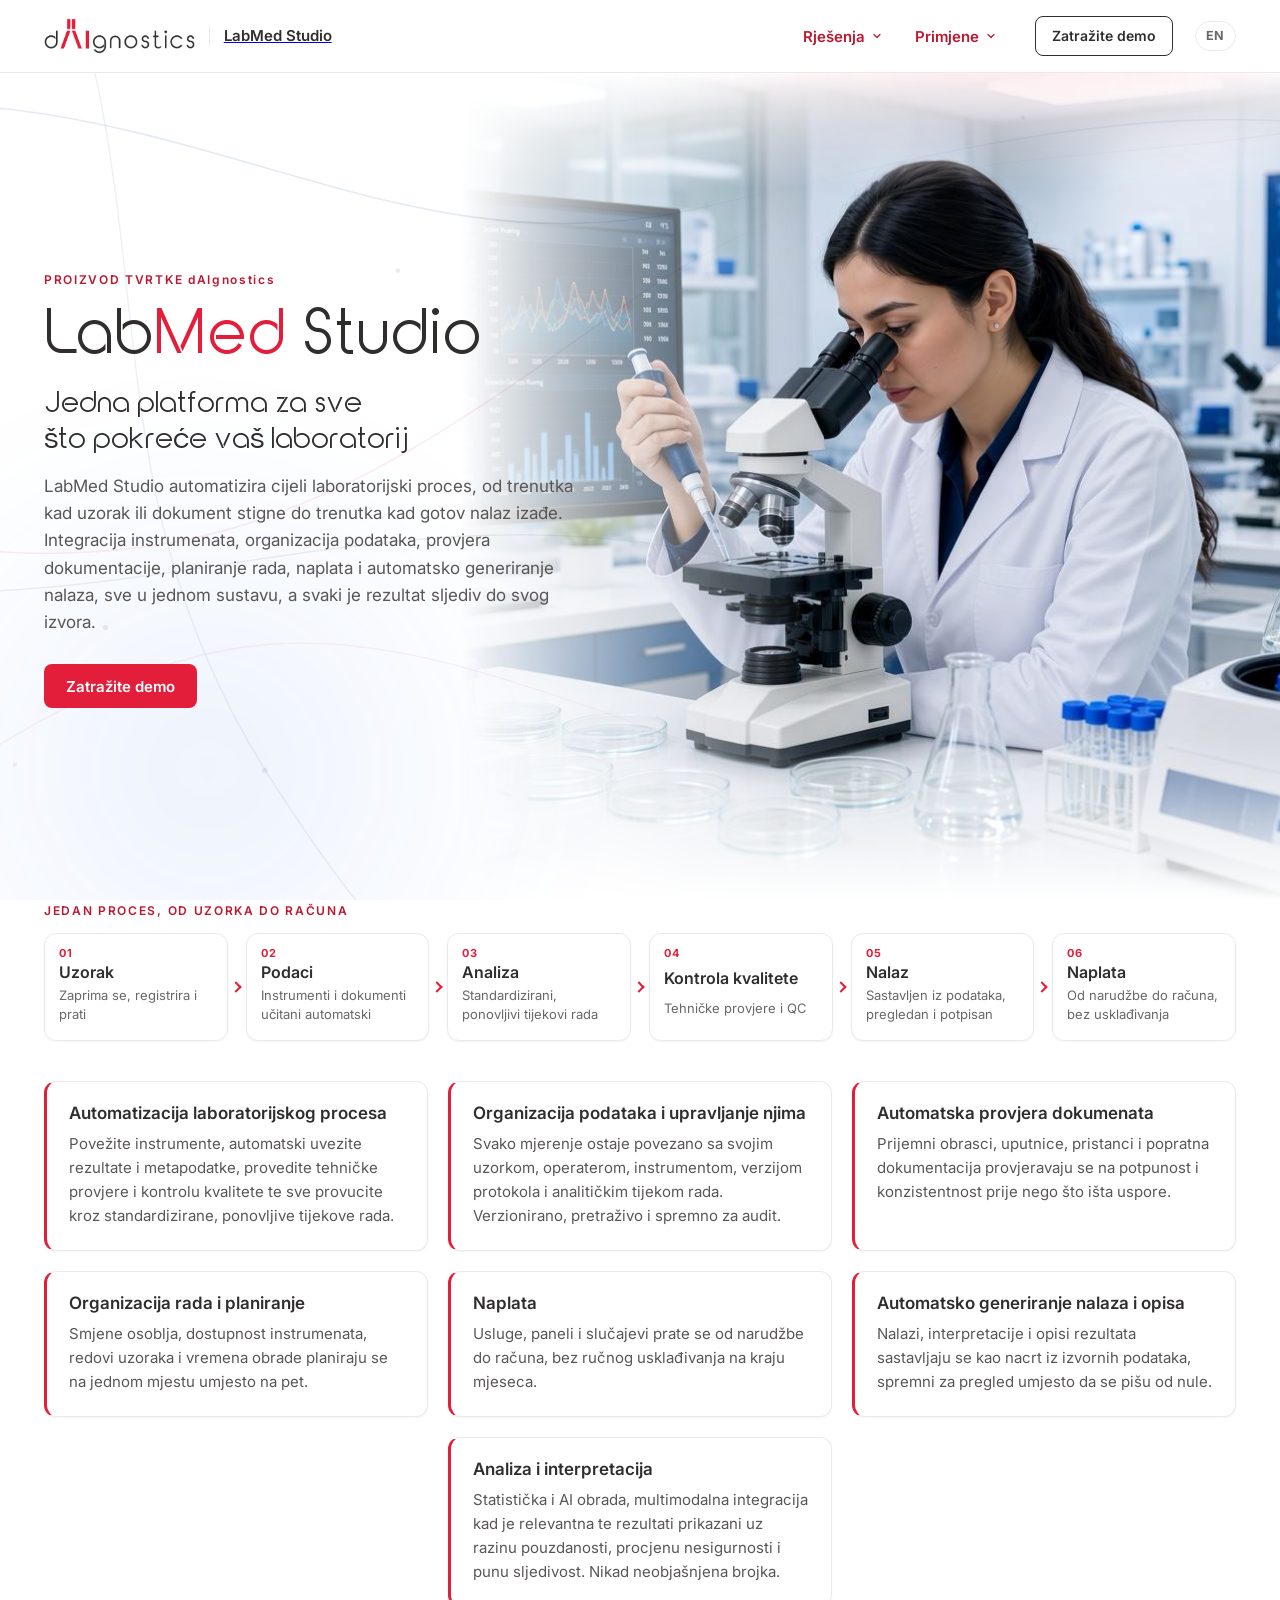
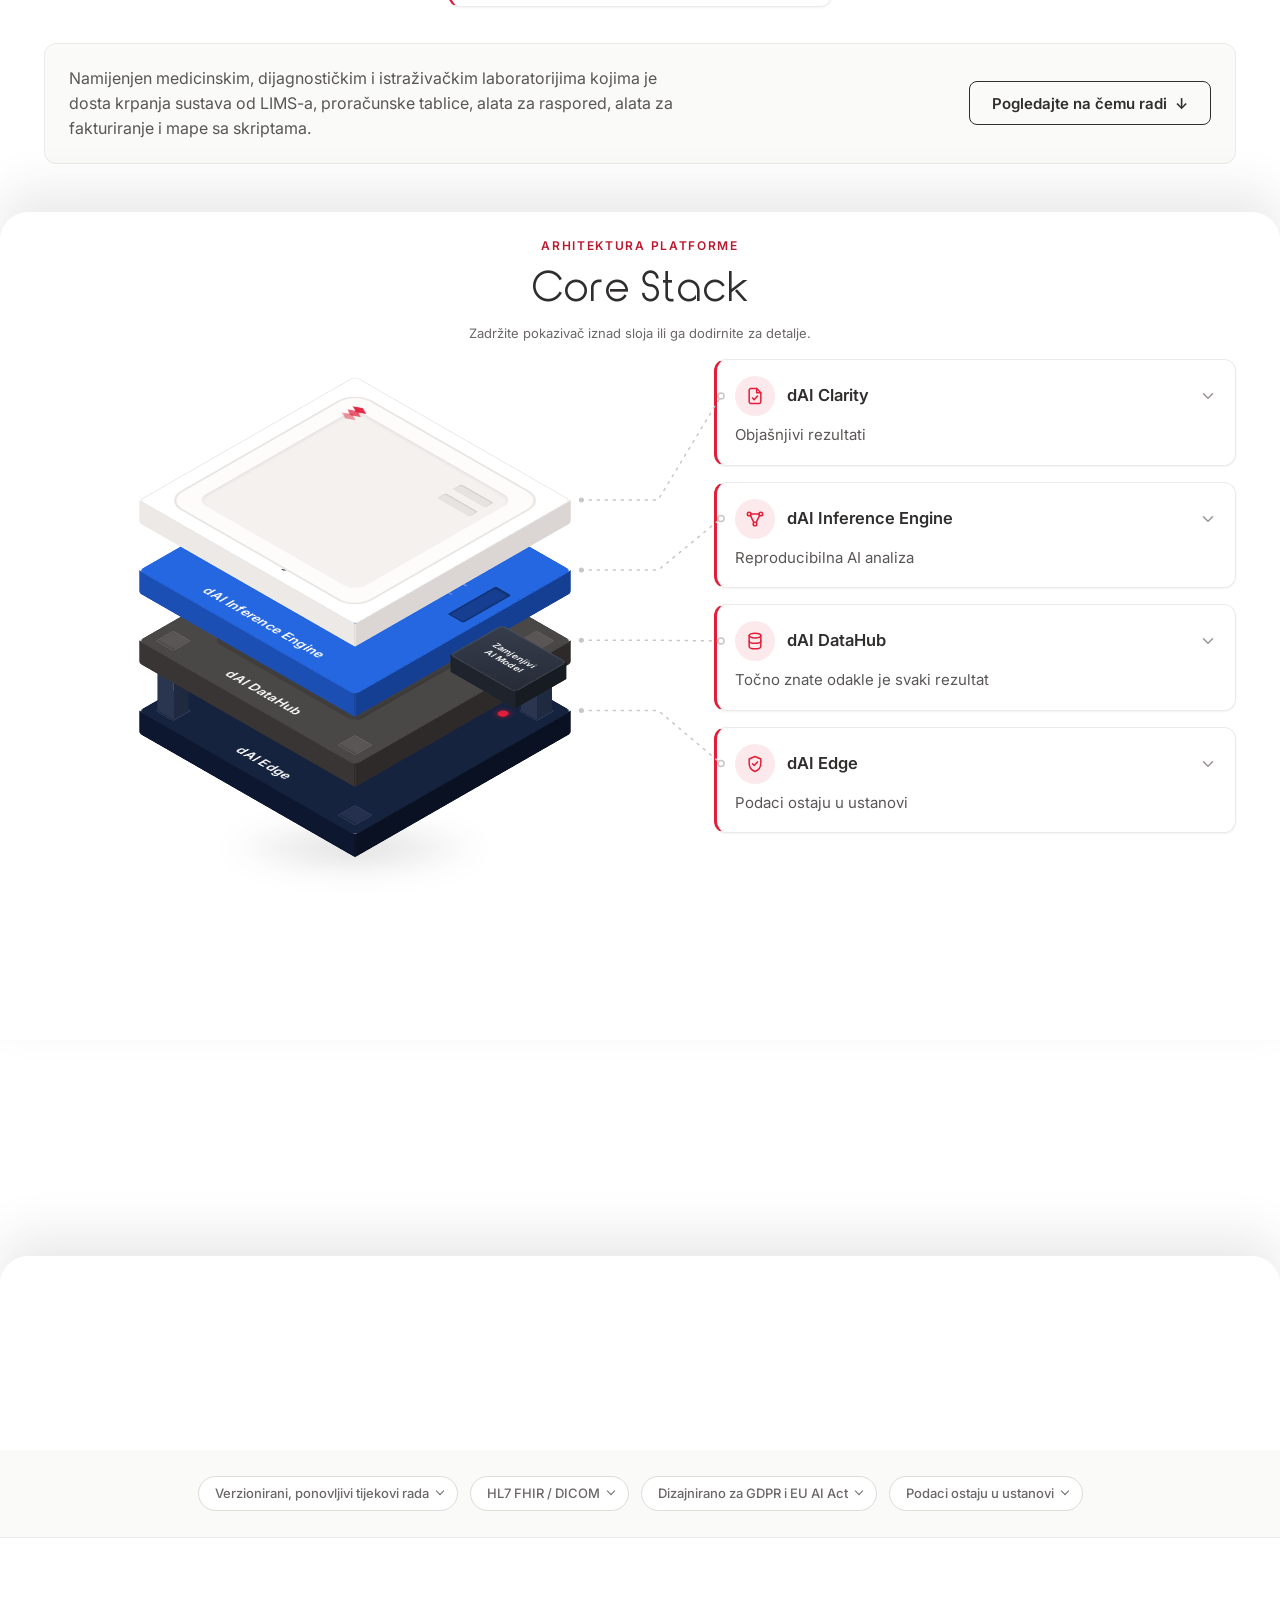
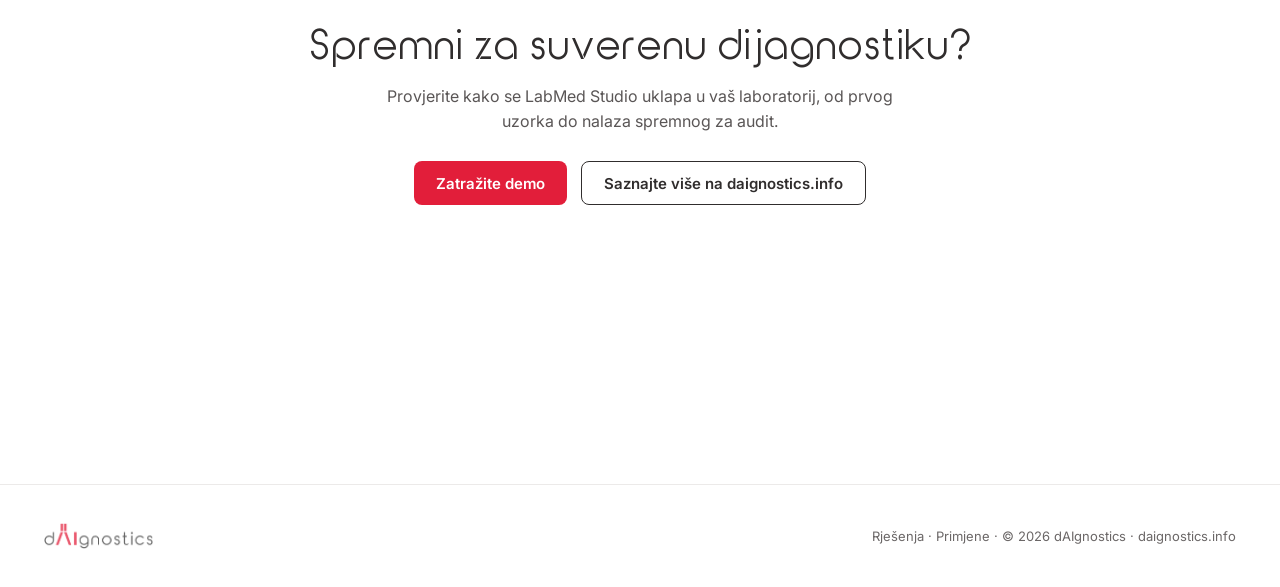
==== commit c93b62cc: "Product name in the desktop header; Croatian terminology pass - "LabMed Studio" wordmark next to the" ====
--- a/hr/index.html
+++ b/hr/index.html
@@ -46,8 +46,9 @@
 
 <header class="site-head">
   <div class="container head-row">
-    <a class="brand" href="index.html" aria-label="dAIgnostics početna">
+    <a class="brand" href="index.html" aria-label="LabMed Studio, proizvod tvrtke dAIgnostics, početna">
       <img src="../assets/daignostics-logo.png" alt="dAIgnostics" class="brand-logo" width="151" height="36">
+      <span class="brand-product">LabMed Studio</span>
     </a>
     <nav class="main-nav" aria-label="Glavna navigacija">
       <ul>
@@ -123,7 +124,7 @@
       </article>
       <article class="feature">
         <h2 class="feature-title">Organizacija podataka i upravljanje njima</h2>
-        <p>Svako mjerenje ostaje povezano sa svojim uzorkom, operaterom, instrumentom, verzijom protokola i analitičkim tijekom rada. Verzionirano, pretraživo i audit-ready.</p>
+        <p>Svako mjerenje ostaje povezano sa svojim uzorkom, operaterom, instrumentom, verzijom protokola i analitičkim tijekom rada. Verzionirano, pretraživo i spremno za audit.</p>
       </article>
       <article class="feature">
         <h2 class="feature-title">Automatska provjera dokumenata</h2>
@@ -253,7 +254,7 @@
           <div class="panel" role="region" id="panel-clarity" aria-labelledby="trig-clarity">
             <p class="panel-tech">Sloj za objašnjivo izvještavanje prema kliničarima.</p>
             <ul class="features">
-              <li>Audit-ready nalazi s potpunim tragom odlučivanja</li>
+              <li>Nalazi spremni za audit, s potpunim tragom odlučivanja</li>
               <li>Objašnjivost po nalazu: ključni čimbenici, SHAP i mape istaknutosti (saliency)</li>
               <li>Pragovi pouzdanosti i automatsko označavanje graničnih nalaza</li>
               <li>Izvoz u HL7 FHIR i PDF uz digitalni potpis</li>
@@ -281,10 +282,10 @@
         <p class="card-desc">Reproducibilna AI analiza</p>
         <div class="panel-clip">
           <div class="panel" role="region" id="panel-inference" aria-labelledby="trig-inference">
-            <p class="panel-tech">Izvođenje verzioniranih analitičkih tijekova rada s Model-Agnostic učitačem.</p>
+            <p class="panel-tech">Izvođenje verzioniranih analitičkih tijekova rada s učitačem neovisnim o modelu.</p>
             <ul class="features">
               <li>Verzionirani, ponovljivi analitički tijekovi rada</li>
-              <li>Model-Agnostic učitač: ONNX, PyTorch, TensorFlow, scikit-learn</li>
+              <li>Učitač neovisan o modelu: ONNX, PyTorch, TensorFlow, scikit-learn</li>
               <li>Reproducibilnost: rezultat vezan uz točnu verziju modela i podataka</li>
               <li>Horizontalno skaliranje i redovi čekanja za serijske analize</li>
             </ul>
@@ -314,7 +315,7 @@
           <div class="panel" role="region" id="panel-datahub" aria-labelledby="trig-datahub">
             <p class="panel-tech">Upravljana baza podataka s punom sljedivošću.</p>
             <ul class="features">
-              <li>Puna sljedivost (provenance) svakog zapisa i transformacije</li>
+              <li>Potpuna sljedivost podrijetla svakog zapisa i transformacije</li>
               <li>Kontrola pristupa po ulogama (RBAC) i cjelovit revizijski dnevnik</li>
               <li>Verzioniranje skupova podataka s nepromjenjivom poviješću</li>
               <li>Standardizirani rječnici i formati: LOINC, SNOMED CT, DICOM, OMOP</li>
@@ -342,9 +343,9 @@
         <p class="card-desc">Podaci ostaju u ustanovi</p>
         <div class="panel-clip">
           <div class="panel" role="region" id="panel-edge" aria-labelledby="trig-edge">
-            <p class="panel-tech">Sigurna ingestija i lokalna harmonizacija na lokaciji bolnice.</p>
+            <p class="panel-tech">Siguran prihvat podataka i lokalna harmonizacija u samoj bolnici.</p>
             <ul class="features">
-              <li>Sigurna ingestija na lokaciji bolnice (on-premise)</li>
+              <li>Siguran prihvat podataka unutar bolnice (on-premise)</li>
               <li>Lokalna harmonizacija i pseudonimizacija prije svake obrade</li>
               <li>Suverenitet podataka: podaci ne napuštaju ustanovu bez odobrenja</li>
               <li>Šifriranje u mirovanju i prijenosu (AES-256, TLS 1.3) uz LIS/BIS integraciju</li>
@@ -378,7 +379,7 @@
   <section class="cta container" id="kontakt">
     <h2 class="cta-title">Spremni za suverenu dijagnostiku?</h2>
     <p class="cta-sub">Provjerite kako se LabMed Studio uklapa u vaš laboratorij,
-      od prvog uzorka do audit-ready nalaza.</p>
+      od prvog uzorka do nalaza spremnog za audit.</p>
     <div class="cta-row">
       <a class="btn btn-primary" href="mailto:contact@daignostics.info">Zatražite demo</a>
       <a class="btn btn-ghost" href="https://daignostics.info" target="_blank" rel="noopener">Saznajte više na daignostics.info</a>
--- a/css/style.css
+++ b/css/style.css
@@ -237,6 +237,20 @@
 }
 
 .brand { display: inline-flex; align-items: center; min-width: 0; }
+
+/* product name next to the company logo (desktop only: the narrow header has no room) */
+.brand-product { display: none; }
+@media (min-width: 900px) {
+  .brand-product {
+    display: inline-block;
+    margin-left: 14px;
+    padding-left: 14px;
+    border-left: 1px solid var(--line);
+    font: 600 15px/1.2 var(--font-ui);
+    color: var(--ink);
+    white-space: nowrap;
+  }
+}
 .brand-logo {
   height: 36px;
   width: auto;
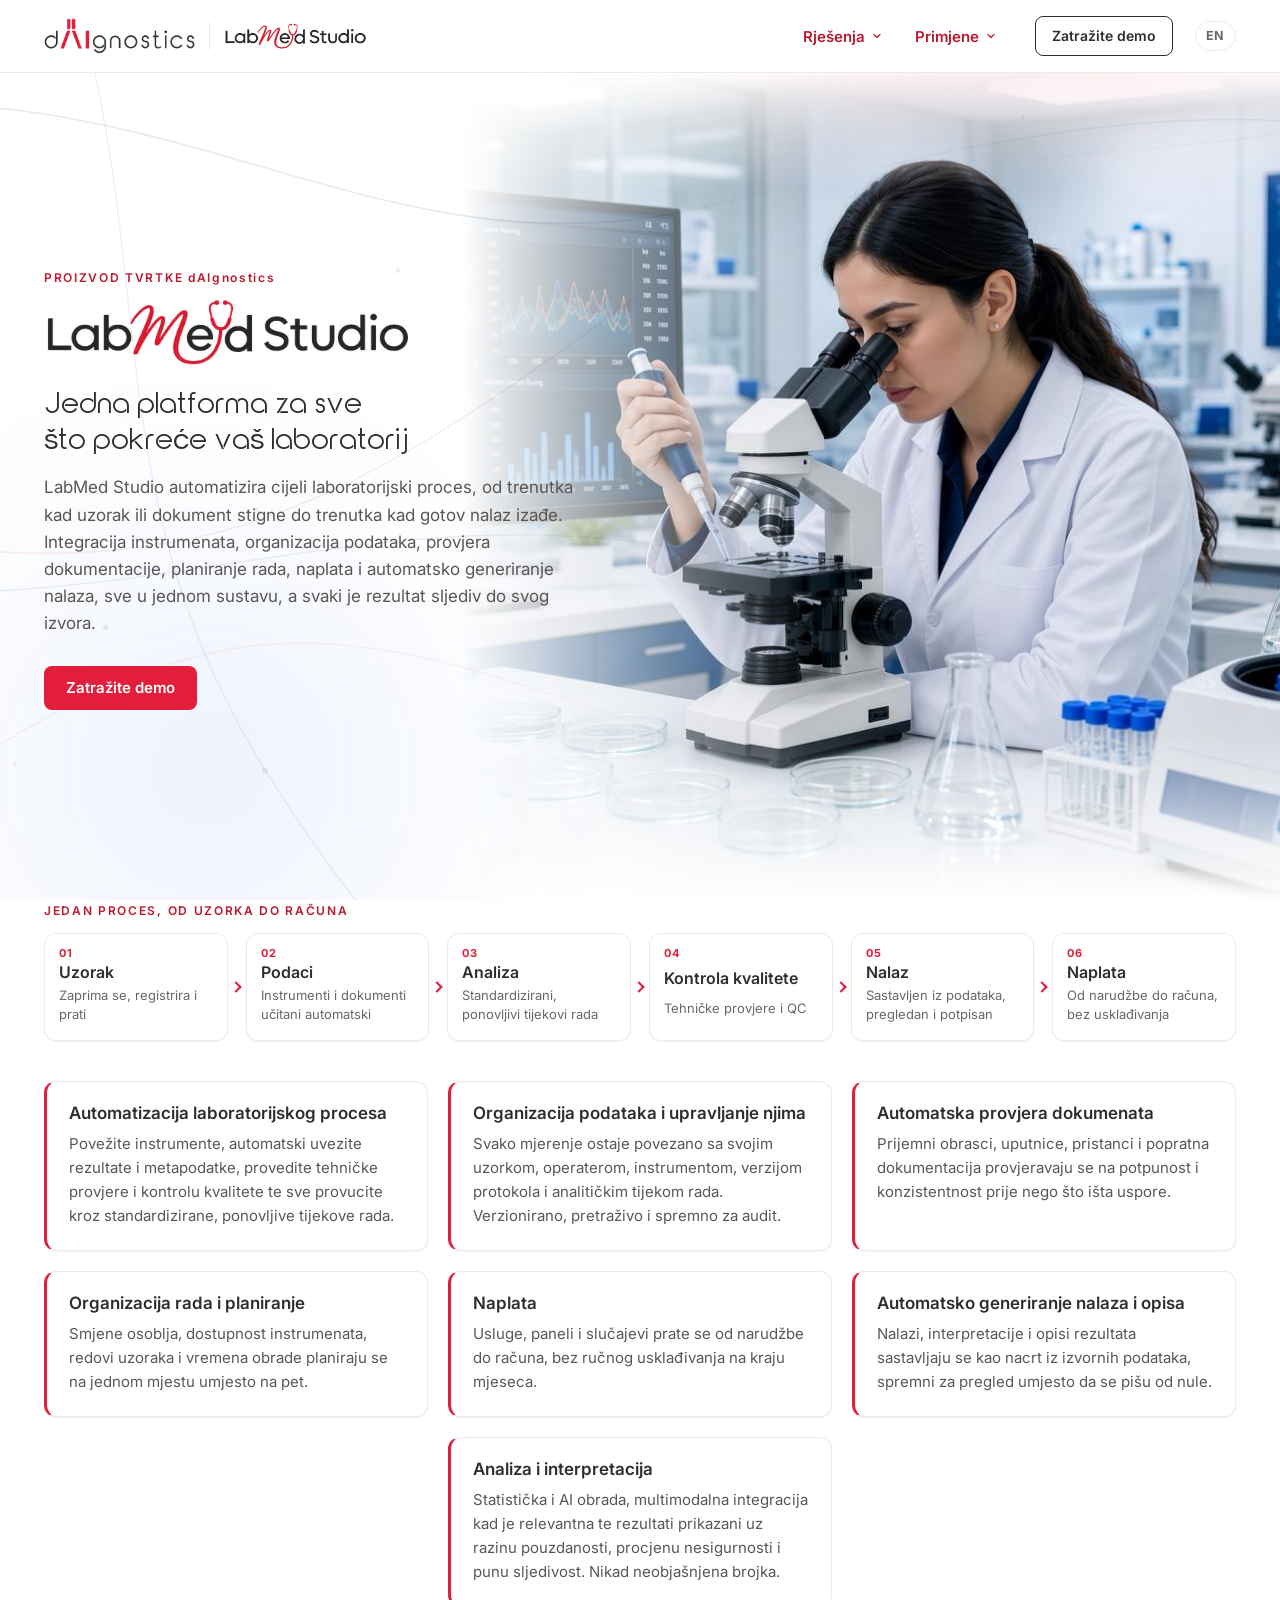
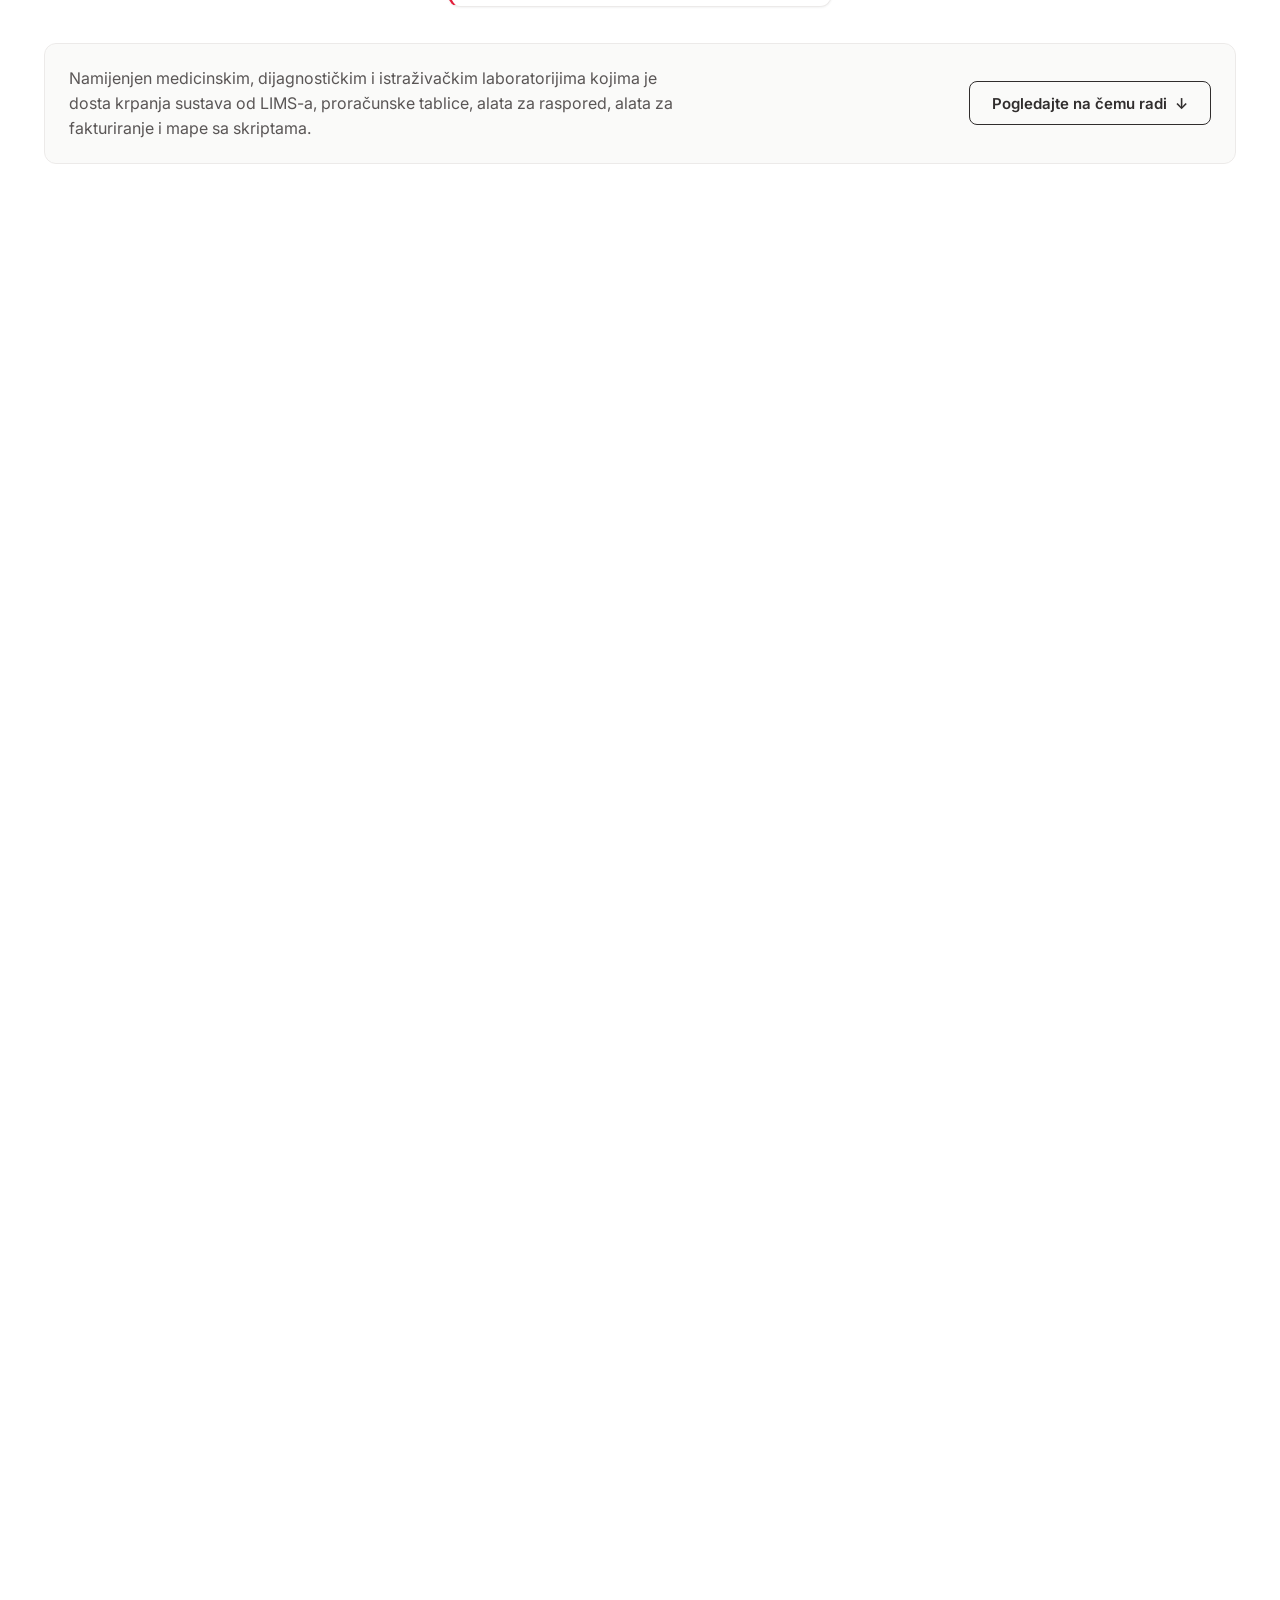
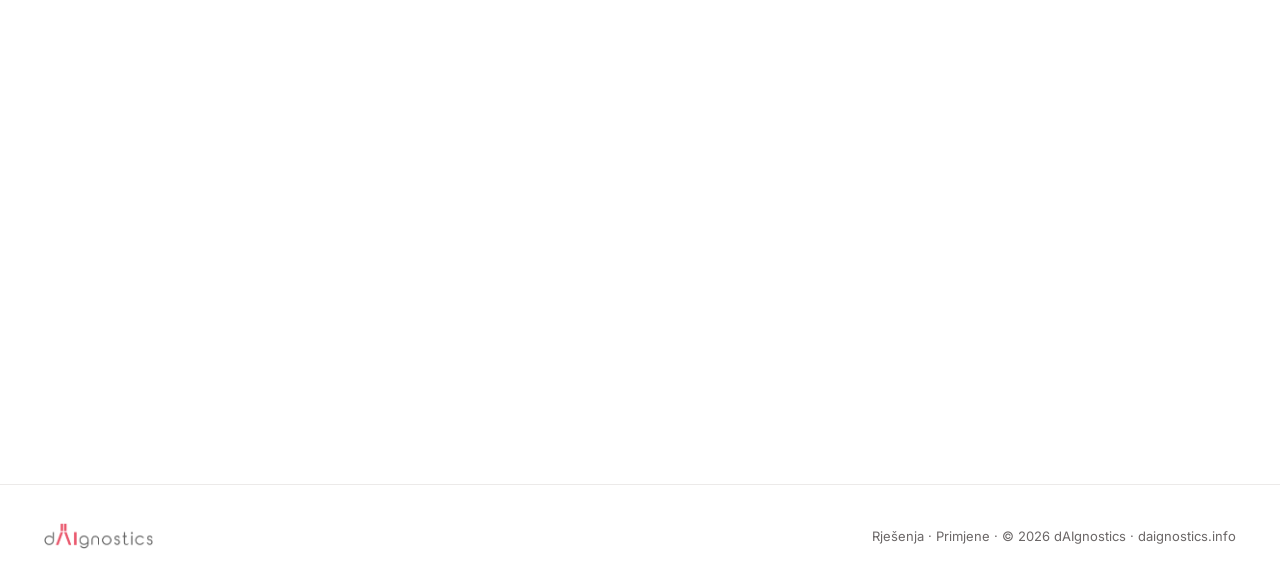
==== commit 87d378f3: "LabMed Studio wordmark: hero h1 and header product mark Transparent PNG trimmed from the supplied lo" ====
--- a/hr/index.html
+++ b/hr/index.html
@@ -48,7 +48,7 @@
   <div class="container head-row">
     <a class="brand" href="index.html" aria-label="LabMed Studio, proizvod tvrtke dAIgnostics, početna">
       <img src="../assets/daignostics-logo.png" alt="dAIgnostics" class="brand-logo" width="151" height="36">
-      <span class="brand-product">LabMed Studio</span>
+      <img class="brand-product" src="../assets/labmed-studio-logo.png" alt="LabMed Studio" width="972" height="189" style="--mark-h: 28px">
     </a>
     <nav class="main-nav" aria-label="Glavna navigacija">
       <ul>
@@ -96,7 +96,7 @@
     <div class="intro-hero">
       <div class="intro-copy">
         <p class="eyebrow intro-eyebrow">Proizvod tvrtke <span class="brand-case">dAIgnostics</span></p>
-        <h1 id="hero-title" class="hero-title">Lab<span class="accent">Med</span> Studio</h1>
+        <h1 id="hero-title" class="hero-title hero-title--logo"><img src="../assets/labmed-studio-logo.png" alt="LabMed Studio" width="972" height="189" fetchpriority="high" style="--hero-mark-h: clamp(44px, 5.9vw, 72px)"></h1>
         <p class="intro-tagline" role="doc-subtitle">Jedna platforma za sve što pokreće vaš laboratorij</p>
         <p class="intro-lede">LabMed Studio automatizira cijeli laboratorijski proces, od trenutka kad uzorak ili dokument stigne do trenutka kad gotov nalaz izađe. Integracija instrumenata, organizacija podataka, provjera dokumentacije, planiranje rada, naplata i automatsko generiranje nalaza, sve u jednom sustavu, a svaki je rezultat sljediv do svog izvora.</p>
         <div class="intro-actions">
--- a/css/style.css
+++ b/css/style.css
@@ -236,20 +236,30 @@
   height: 72px;
 }
 
-.brand { display: inline-flex; align-items: center; min-width: 0; }
-
-/* product name next to the company logo (desktop only: the narrow header has no room) */
+.brand { display: inline-flex; align-items: center; min-width: 0; text-decoration: none; }
+
+/* product wordmark next to the company logo (desktop only: the narrow header has no room).
+   --mark-h is set inline per site so the two wordmarks, which have different
+   proportions, render with the same letter height */
 .brand-product { display: none; }
 @media (min-width: 900px) {
   .brand-product {
     display: inline-block;
+    height: var(--mark-h, 28px);
+    width: auto;
     margin-left: 14px;
     padding-left: 14px;
     border-left: 1px solid var(--line);
-    font: 600 15px/1.2 var(--font-ui);
-    color: var(--ink);
-    white-space: nowrap;
+    box-sizing: content-box;
   }
+}
+
+/* hero h1 rendered as the product wordmark; --hero-mark-h set inline per site */
+.hero-title--logo img {
+  display: block;
+  height: var(--hero-mark-h, clamp(44px, 5.9vw, 72px));
+  width: auto;
+  max-width: 100%;
 }
 .brand-logo {
   height: 36px;
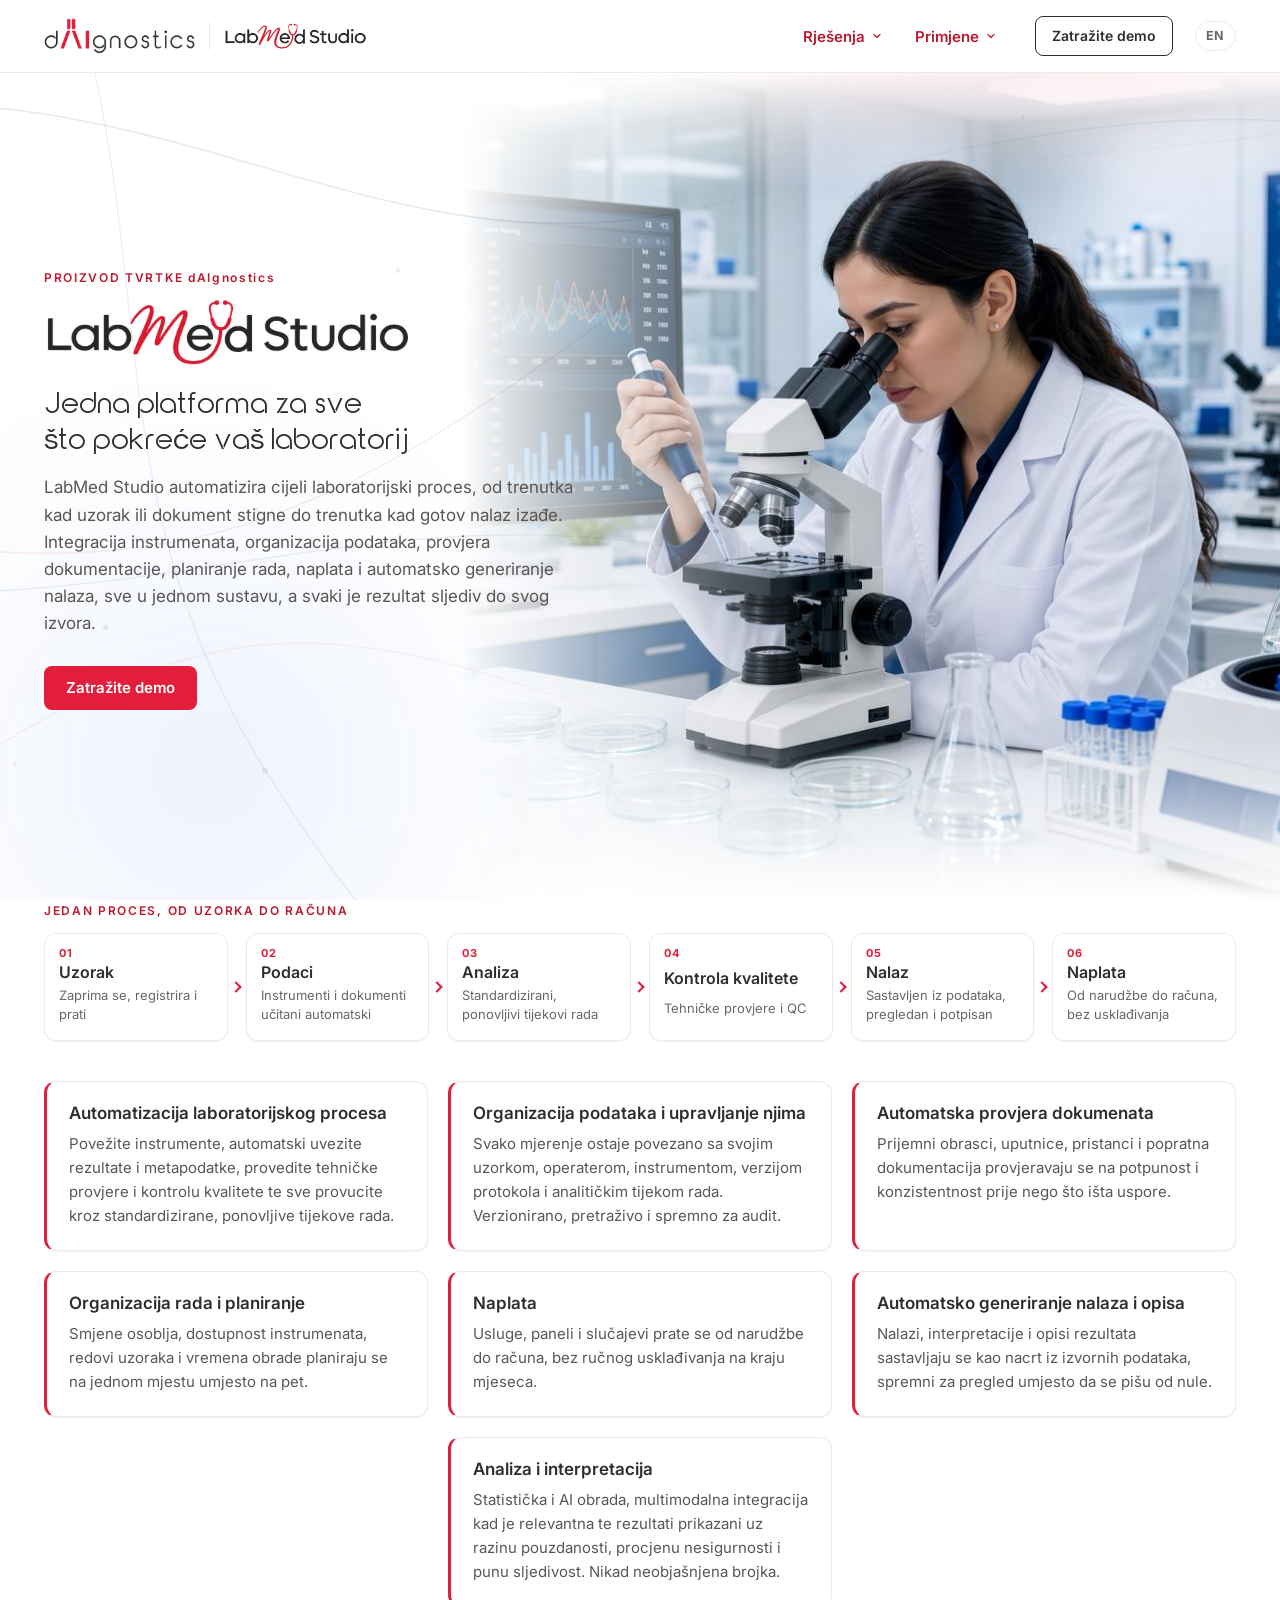
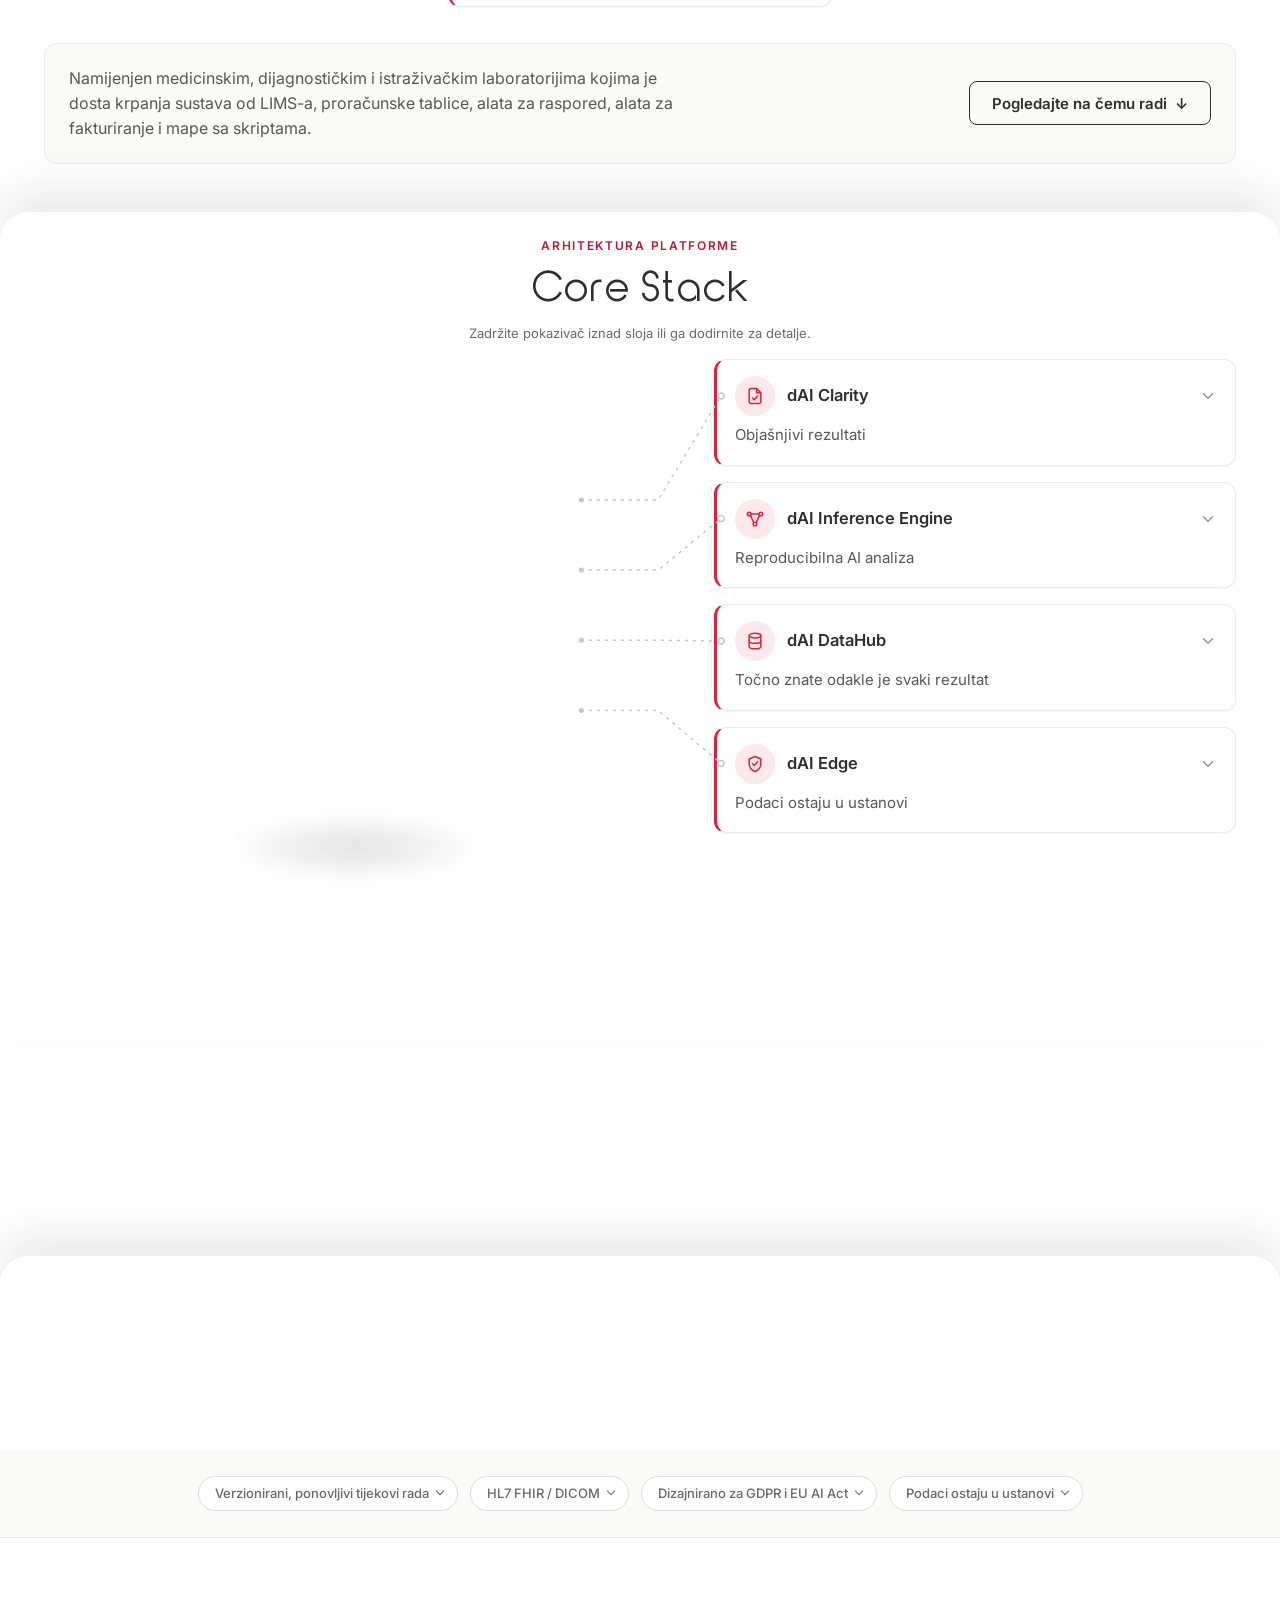
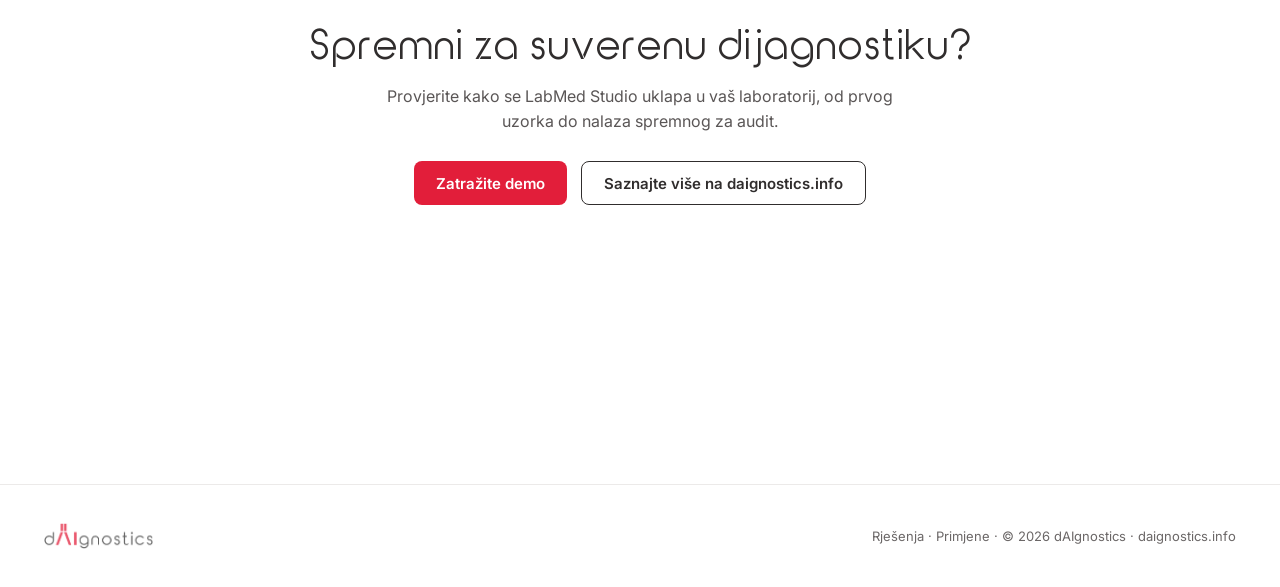
==== commit 541d5dcf: "Favicon from the product wordmark White mark on the brand-red tile: ICO (16/32/48), 192 and 512 PNG " ====
--- a/hr/index.html
+++ b/hr/index.html
@@ -5,7 +5,10 @@
   <meta name="viewport" content="width=device-width, initial-scale=1.0">
   <title>LabMed Studio by dAIgnostics</title>
   <meta name="description" content="LabMed Studio: jedna platforma za sve što pokreće vaš laboratorij. Integracija instrumenata, organizacija podataka, provjera dokumentacije, planiranje rada, naplata i automatsko generiranje nalaza, a svaki je rezultat sljediv do svog izvora.">
-  <link rel="icon" type="image/svg+xml" href="../assets/favicon.svg">
+  <link rel="icon" href="../assets/favicon.ico" sizes="16x16 32x32 48x48">
+  <link rel="icon" type="image/png" sizes="192x192" href="../assets/icon-192.png">
+  <link rel="icon" type="image/png" sizes="512x512" href="../assets/icon-512.png">
+  <link rel="apple-touch-icon" sizes="180x180" href="../assets/apple-touch-icon.png">
   <link rel="alternate" hreflang="en" href="../index.html">
   <link rel="alternate" hreflang="hr" href="index.html">
   <link rel="preconnect" href="https://fonts.googleapis.com">
